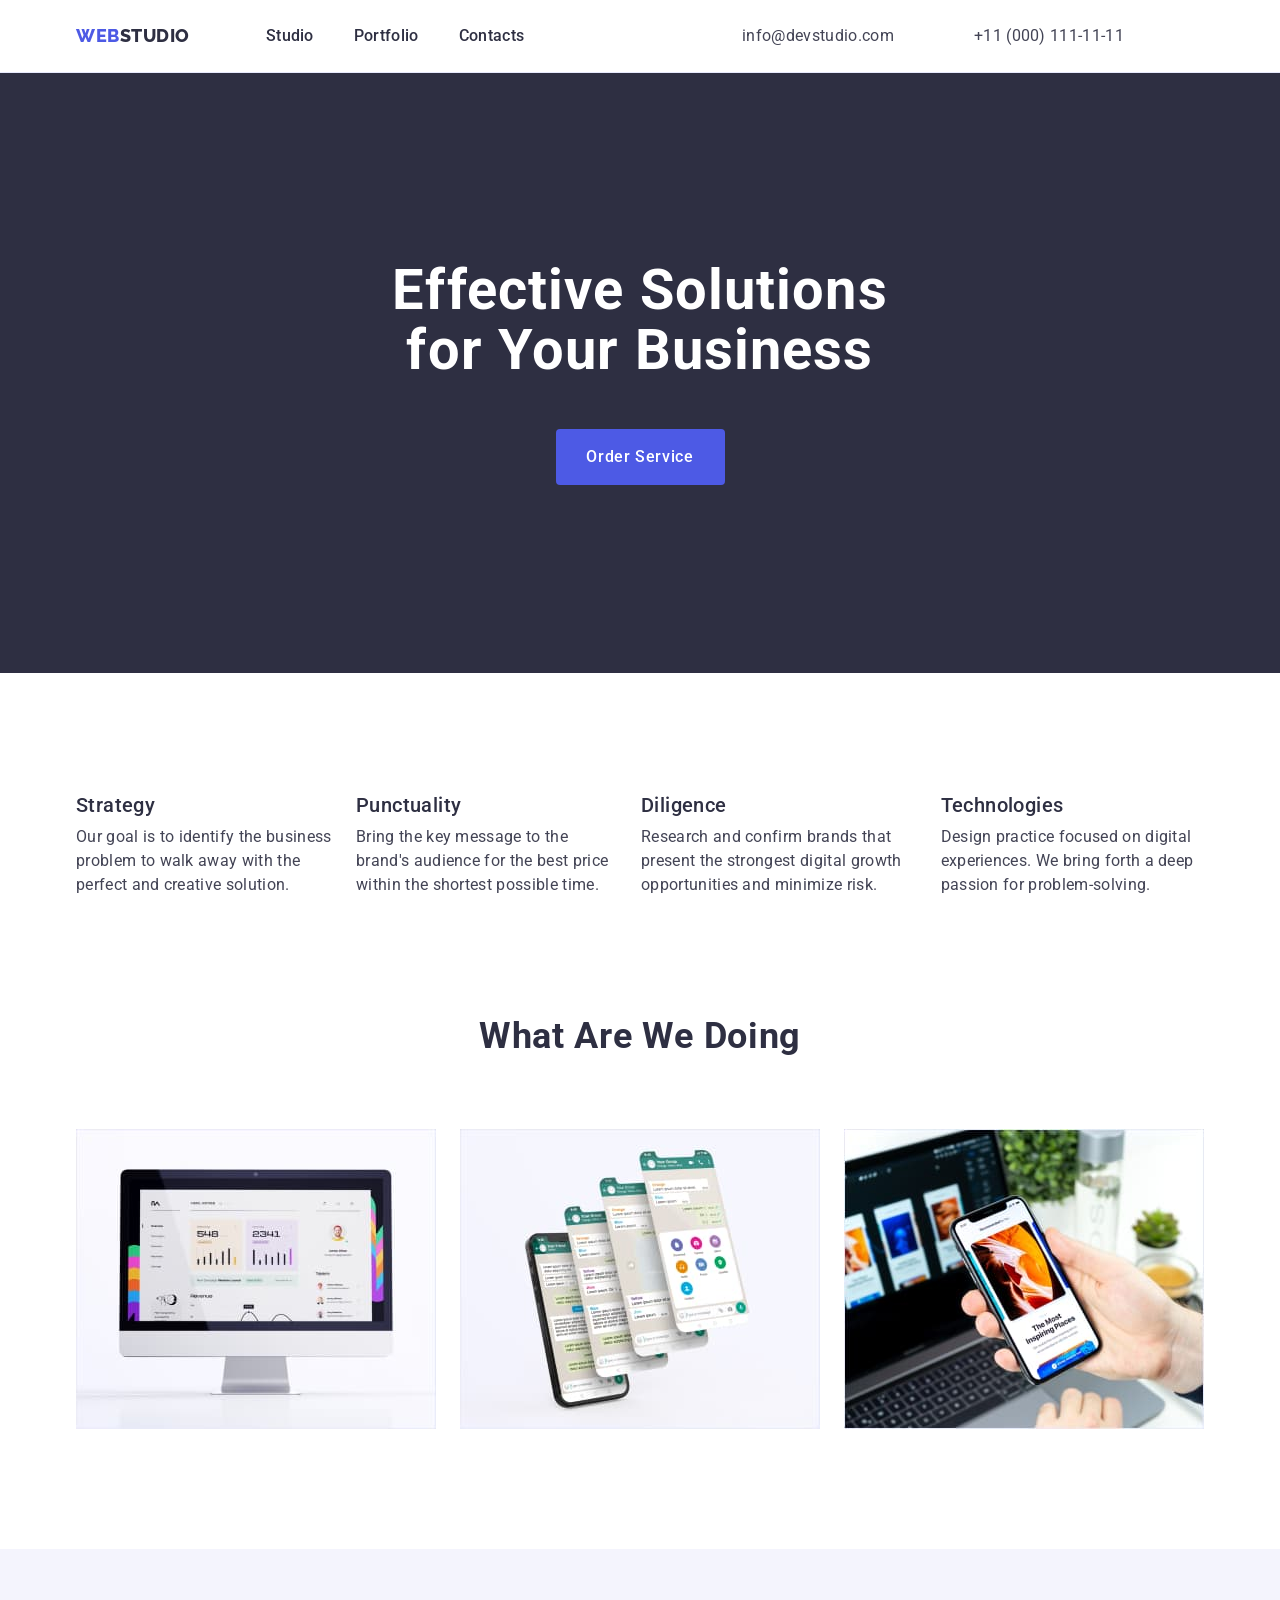
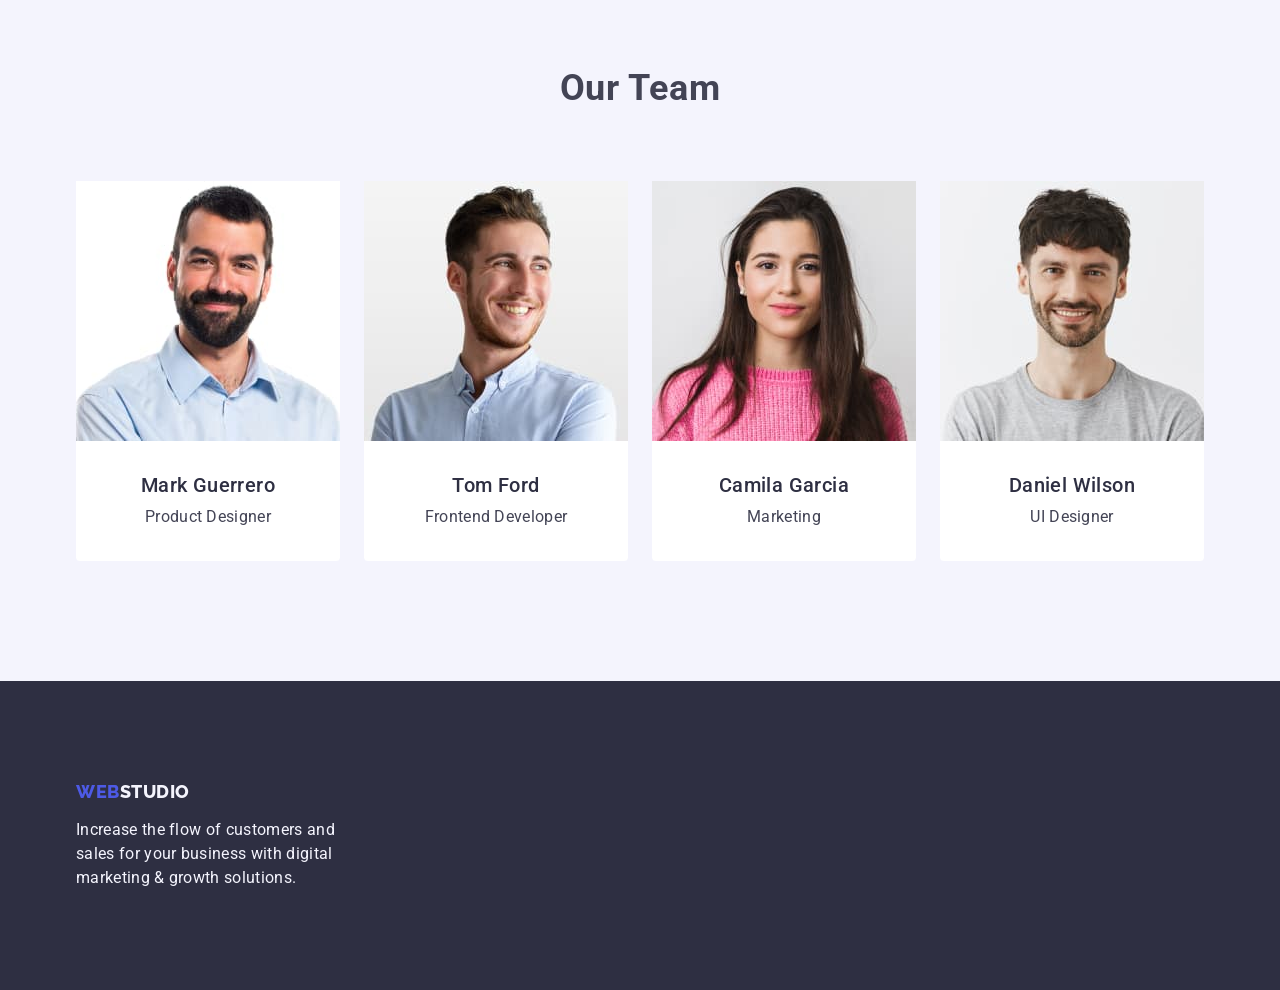
==== index.html @ caaef741 "completely redone upd" ====
<!DOCTYPE html>
<html lang="en">

<head>
    <meta charset="UTF-8" />
    <meta http-equiv="X-UA-Compatible" content="IE=edge" />
    <meta name="viewport" content="width=device-width, initial-scale=1.0" />
    <title>WebStudio</title>
    <link
        href="https://fonts.googleapis.com/css2?family=Raleway:wght@800&family=Roboto:wght@400;500;700;900&&display=swap"
        rel="stylesheet" />
    <link rel="stylesheet" href="https://cdnjs.cloudflare.com/ajax/libs/modern-normalize/1.1.0/modern-normalize.min.css"
        integrity="sha512-wpPYUAdjBVSE4KJnH1VR1HeZfpl1ub8YT/NKx4PuQ5NmX2tKuGu6U/JRp5y+Y8XG2tV+wKQpNHVUX03MfMFn9Q=="
        crossorigin="anonymous" referrerpolicy="no-referrer" />
    <link rel="preconnect" href="https://fonts.googleapis.com" />
    <link rel="preconnect" href="https://fonts.gstatic.com" crossorigin />
    <link rel="stylesheet" href="css/styles.css" />
</head>

<body class="body">

    <!-- header -->

    <header class="header-hero-header">
        <div class="header-container container">
            <nav class="header-nav list">
                <a href="./index.html" class="logo-link link">WEB<span class="logo-part link">Studio</span></a>
                <ul class="header-nav-menu list">
                    <li><a href="./index.html" class="nav-menu-id link">Studio</a></li>
                    <li><a href="./portfolio.html" class="nav-menu-id link">Portfolio</a></li>
                    <li><a href="" class="nav-menu-id link">Contacts</a></li>
                </ul>
            </nav>

            <address class="header-address-nav">
                <ul class="header-nav-menu list">
                    <li><a class="contact-link-id link" href="mailto:info@devstudio.com">info@devstudio.com</a></li>
                    <li class="lost"><a class="contact-link-id link" href="tel:+110001111111">+11 (000) 111-11-11</a>
                    </li>
                </ul>
            </address>
        </div>
    </header>

    <!--hero-->

    <main class="header-hero">
        <section class="main-section-main">
            <div class="container">
                <h1 class="header-hero-one">Effective Solutions for Your Business</h1>
                <button class="header-one-button" type="button">Order Service</button>
            </div>
        </section>

        <!--About-section-->

        <section class="main-section-work">
            <div class="container">
                <h2 class="title-main-hidden" hidden>features</h2>
                <ul class="work-menu-paragraf list">
                    <li class="work-li">
                        <h3 class="work-title">Strategy</h3>
                        <p class="work-text">Our goal is to identify the business problem to walk away with the perfect
                            and creative solution.</p>
                    </li>

                    <li class="work-li">
                        <h3 class="work-title">Punctuality</h3>
                        <p class="work-text">Bring the key message to the brand's audience for the best price within the
                            shortest possible time.</p>
                    </li>

                    <li class="work-li">
                        <h3 class="work-title">Diligence</h3>
                        <p class="work-text">Research and confirm brands that present the strongest digital growth
                            opportunities and minimize
                            risk.</p>
                    </li>
                    <li class="work-li">
                        <h3 class="work-title">Technologies</h3>
                        <p class="work-text">Design practice focused on digital experiences. We bring forth a deep
                            passion for problem-solving.</p>
                    </li>
                </ul>
            </div>
        </section>

        <section class="what-are-doing">
            <div class="container">
                <h2 class="title-projects-doing">What are we doing</h2>
                <ul class="title-doing-list list">
                    <li class="title-img-list"><img src="./images/img1.jpg" alt="desktop" width="360" height="300" />
                    </li>
                    <li class="title-img-list"><img src="./images/img2.jpg" alt="telephone" width="360" height="300" />
                    </li>
                    <li class="title-img-list"><img src="./images/img3.jpg" alt="smartphone" width="360" height="300" />
                    </li>
                </ul>
            </div>
        </section>
        <!-- Team section -->

        <section class="team-section-for">
            <div class="container">
                <h2 class="title-projects-group">Our Team</h2>
                <ul class="list-our-team list">
                    <li class="img-team-group"><img src="./images/team1.jpg" alt="Mark Guerrero photo" width="264"
                            height="260" />
                        <div class="card-content">
                            <h3 class="title-team-our">Mark Guerrero</h3>
                            <p class="text-quote-team">Product Designer</p>
                        </div>
                    </li>
                    <li class="img-team-group"><img src="./images/team2.jpg" alt="Tom Ford photo" width="264"
                            height="260" />
                        <div class="card-content">
                            <h3 class="title-team-our">Tom Ford</h3>
                            <p class="text-quote-team">Frontend Developer</p>
                        </div>
                    </li>
                    <li class="img-team-group"><img src="./images/team3.jpg" alt="Camila Garcia photo" width="264"
                            height="260" />
                        <div class="card-content">
                            <h3 class="title-team-our">Camila Garcia</h3>
                            <p class="text-quote-team">Marketing</p>
                        </div>
                    </li>
                    <li class="img-team-group"><img src="./images/team4.jpg" alt="Daniel Wilson photo" width="264"
                            height="260" />
                        <div class="card-content">
                            <h3 class="title-team-our">Daniel Wilson</h3>
                            <p class="text-quote-team">UI Designer</p>
                        </div>
                    </li>
                </ul>
            </div>
        </section>
    </main>

    <!-- footer -->

    <footer class="footer">
        <div class="container-footer container">
            <a href="./index.html" class="web-link-footer link">WEB<span
                    class="studio-link-footer link">Studio</span></a>

            <p class="footer-text">Increase the flow of customers and sales for your business with digital marketing &
                growth solutions.</p>
        </div>
    </footer>
</body>

</html>
---- css/styles.css ----
:root {
    --color-iris: #4d5ae5;
    --color-ocean: #404bbf;
    --color-navy-blue: #2e2f42;
    --color-green: #31d0aa;
    --color-slate: #434455;
    --color-light-slate: #8e8f99;
    --color-cornflower: #e7e9fc;
    --color-cloud: #f4f4fd;
    --color-navy-blue-modal: #2e2f42;
    --color-grey: #2e2f42;
    --color-white: #ffffff;
    --color-dairy: #fcfcfc;
}

/* Options for lists and links */
ul {
    list-style: none;
}

a {
    text-decoration: none;
}

.container {
    width: 1158px;
    margin-left: auto;
    margin-right: auto;
    padding: 0 15px;
    padding-right: 15px;
}

/*  */
.body {
    font-family: 'Roboto', sans-serif;
    color: #434455;
    background-color: #ffffff;
}

/* Navigation */
.header-hero-header {
    color: #434455;
    background-color: #ffffff;
    font-family: 'Roboto', sans-serif;
    border-bottom: 1px solid #e7e9fc;
}

.header-hero-main {
    color: #434455;
    background-color: #2e2f42;
    font-family: 'Roboto', sans-serif;
}

.logo-link {
    font-family: 'Raleway', sans-serif;
    line-height: 1.17;
    letter-spacing: 0.03em;
    text-transform: uppercase;
    font-style: normal;
    font-weight: 800;
    font-size: 18px;
    line-height: 21px;
    color: #4d5ae5;
    line-height: 1.17;
    margin-right: 76px;
}

.logo-part {
    font-family: 'Raleway', sans-serif;
    line-height: 1.17;
    letter-spacing: 0.03em;
    text-transform: uppercase;
    font-style: normal;
    font-weight: 800;
    font-size: 18px;
    line-height: 21px;
    color: #2e2f42;
    line-height: 1.17;
}

.nav-menu-id {
    font-family: 'Roboto';
    font-style: normal;
    font-weight: 500;
    font-size: 16px;
    line-height: 1.5;
    letter-spacing: 0.02em;
    line-height: 24px;
    color: #2e2f42;
    padding-top: 24px;
    padding-bottom: 24px;
    display: block;
}

.nav-menu-id:hover {
    color: #404bbf;
}

.nav-menu-id:focus {
    color: #404bbf;
}

.header-address-nav {
    font-style: normal;
    gap: 40px;
    margin-right: 40px;
}

.contact-link-id {
    font-family: 'Roboto';
    font-style: normal;
    font-weight: 400;
    font-size: 16px;
    line-height: 1.5;
    letter-spacing: 0.02em;
    line-height: 24px;
    color: #434455;
}

.contact-link-id:focus, 
.contact-link-id:hover {
    color: #404bbf;
}

/* Hero */

.main-section-main {
    background-color: #2e2f42;
    padding-top: 188px;
    padding-bottom: 188px;
    text-align: center;
}

.header-hero-one {
    font-family: 'Roboto';
    line-height: 1.07;
    text-align: center;
    letter-spacing: 0.02em;
    font-style: normal;
    font-weight: 700;
    font-size: 56px;
    line-height: 60px;
    color: #ffffff;
    line-height: 1.07;
    margin-top: 0;
    margin-bottom: 48px;
    max-width: 496px;
    margin: auto;
    margin-bottom: 48px;
}

.header-one-button {
    font-family: 'Roboto', sans-serif;
    letter-spacing: 0.04em;
    font-style: normal;
    font-weight: 500;
    font-size: 16px;
    line-height: 24px;
    color: #ffffff;
    display: block;
    margin: 0%;
    min-width: 169px;
    height: 56px;
    border: none;
    border-radius: 4px;
    margin: 0 auto;
}

.header-one-button {
    cursor: pointer;
    background: #4d5ae5;
    color: #ffffff;
}

.header-one-button:hover {
    background-color: #404bbf;
}

.header-one-button:focus {
    background: #404bbf;
}

.main-section-work {
    padding-top: 0;
    padding: 120px 0;
}

/* What are we doing */
.work-title {
    font-family: 'Roboto';
    font-style: normal;
    font-weight: 500;
    letter-spacing: 0.02em;
    font-size: 20px;
    line-height: 24px;
    color: #2e2f42;
    margin-bottom: 8px;
}

.work-text {
    font-family: 'Roboto';
    font-style: normal;
    font-weight: 400;
    letter-spacing: 0.02em;
    font-size: 16px;
    line-height: 24px;
    color: #434455;
}

.title-projects-doing {
    font-family: 'Roboto';
    font-style: normal;
    font-weight: 700;
    line-height: 1.11;
    text-align: center;
    letter-spacing: 0.02em;
    text-transform: capitalize;
    line-height: 1.11;
    font-size: 36px;
    line-height: 40px;
    line-height: 1.11;
    color: #2e2f42;
    margin-bottom: 72px;
}

/* Our Team */
.title-team-for {
    font-size: 36px;
    line-height: 1.11;
    text-align: center;
    line-height: 1.11;
    letter-spacing: 0.02em;
    text-transform: capitalize;
    color: #2e2f42;
}

.list-our-team {
    justify-content: space-evenly;
    box-sizing: border-box;
    display: flex;
    gap: 24px;
    margin-bottom: 0;
}

/* Team section */
.team-section-for {
    background-color: #f4f4fd;
    padding: 120px 0;
}

.title-team-our {
    font-family: 'Roboto';
    font-style: normal;
    line-height: 1.11;
    text-align: center;
    letter-spacing: 0.02em;
    letter-spacing: 0.02em;
    text-transform: capitalize;
    font-weight: 500;
    font-size: 20px;
    line-height: 1.2;
    letter-spacing: 0.02em;
    color: #2e2f42;
    font-size: 36px;
    font-weight: 500;
    line-height: 1.2;
    line-height: 40px;
    font-size: 20px;
    letter-spacing: 0.02em;
    line-height: 1.2;
    color: #2e2f42;
    color: #2e2f42;
    margin-bottom: 72px;
    margin-bottom: 8px;
}

.title-team {
    font-family: 'Roboto';
    font-style: normal;
    font-weight: 500;
    font-size: 20px;
    line-height: 24px;
    color: #2e2f42;
}

.text-quote-team {
    font-family: 'Roboto';
    font-style: normal;
    font-weight: 400;
    letter-spacing: 0.02em;
    font-size: 16px;
    line-height: 24px;
    color: #434455;
    text-align: center;
}

.img-team-group {
    background-color: #ffffff;
    width: calc((100% - 72px) / 4);
    text-align: center;
    border-radius: 0px 0px 4px 4px;
}

/* Portfolio*/

/* Filter */

.list-portfolio-image-cart {
    display: flex;
    flex-wrap: wrap;
    row-gap: 48px;
    column-gap: 24px;
    padding: 120px 0;
    padding-top: 0;
}

.main-portfolio {
    font-family: 'Roboto', sans-serif;
    color: #434455;
}

.button-filter-control {
    cursor: pointer;
    font-family: 'Roboto', sans-serif;
    letter-spacing: 0.04em;
    background-color: #f4f4fd;
    font-style: normal;
    font-weight: 500;
    font-size: 16px;
    line-height: 24px;
    color: #4d5ae5;
    cursor: pointer;
    border: 1px solid #e7e9fc;
    border-radius: 4px;
    padding: 12px 24px;
}

.button-filter-control:hover {
    color: #ffffff;
    background-color: #404bbf;
    border: 1px solid transparent;
}

.button-filter-control:focus {
    color: #ffffff;
    background-color: #404bbf;
    border: 1px solid transparent;
}

/* Project Card */
.titem-project-card {
    font-family: 'Roboto';
    font-style: normal;
    font-weight: 500;
    line-height: 1.2;
    line-height: 1.5;
    letter-spacing: 0.02em;
    font-size: 20px;
    line-height: 24px;
    color: #2e2f42;
    margin-bottom: 8px;
}

.subtitle-project-card {
    font-family: 'Roboto';
    font-style: normal;
    color: #434455;
    font-weight: 400;
    font-size: 16px;
    line-height: 1.5;
    letter-spacing: 0.02em;
    font-size: 16px;
    line-height: 24px;
    letter-spacing: 0.02em;
    color: #434455;
}

/* Footer */
.footer {
    background-color: #2e2f42;
    padding: 100px 0;
    padding-top: 100px;
}

.web-link-footer {
    font-family: 'Raleway', sans-serif;
    text-transform: uppercase;
    font-style: normal;
    line-height: 1.17;
    letter-spacing: 0.03em;
    font-weight: 800;
    font-size: 18px;
    line-height: 21px;
    color: #4d5ae5;
    line-height: 1.17;
    line-height: 1.17;
    display: inline-block;
    margin-bottom: 16px;
}

.studio-link-footer {
    font-family: 'Raleway', sans-serif;
    text-transform: uppercase;
    font-weight: 800;
    line-height: 1.17;
    letter-spacing: 0.03em;
    font-style: normal;
    font-size: 18px;
    line-height: 21px;
    color: #f4f4fd;
    line-height: 1.17;
    line-height: 1.17;
    display: inline-block;
}

.footer-text {
    font-family: 'Roboto';
    font-style: normal;
    font-weight: 400;
    font-size: 16px;
    line-height: 24px;
    color: #f4f4fd;
    max-width: 264px;
    font-size: 16px;
    line-height: 1.5;
    letter-spacing: 0.02em;
}

.link {
    text-decoration: none;
    list-style: none;
}

/*  */
.section {
    padding-left: 24px;
    padding: 120px 0;
}

.list {
    list-style: none;
    list-style: none;
    display: flex;
    justify-content: space-evenly;
    box-sizing: border-box;
    align-items: center;
    margin-bottom: 0;
    padding: 0;
    margin: 0;
}

h1,
h2,
h3,
h4,
h5,
h6,
p {
    margin: 0;
}

img {
    display: block;
    margin: 0;
}

button {
    cursor: pointer;
}

/* .header {
    padding-top: 24px;
    padding-bottom: 24px;
} */

.header-container {
    display: flex;
    align-items: center;
    gap: 40px;
}

.header-nav-menu {
    display: flex;
    align-items: center;
    gap: 40px;
}

.header-nav {
    display: flex;
    margin-right: auto;
    align-items: center;
}

.contact-link-id {
    margin-right: 40px;
    display: block;
    padding-top: 24px;
    padding-bottom: 24px;
}

.logo-part {}

.logo-link {
    display: flex;
}

.work-menu-paragraf {
    display: flex;
    gap: 24px;
}

.work-paragraf {
    margin-left: 24px;
}

.lost {
    margin-right: 0;
}

.work-li {
    width: calc((100%-24px * 3) / 4);
}

.title-doing-list {
    gap: 24px;
}

.title-projects-group {
    margin-bottom: 72px;
    font-weight: 700;
    font-size: 36px;
    line-height: 1.11;
    letter-spacing: 0.02em;
    text-transform: capitalize;
    color: var(--secondary-txt-color);
    text-align: center;
}

.container-our-team {
    text-align: center;
    padding: 32px 16px 32px;
}

.portfolio-card-content {
    padding: 32px 16px;
    border: 1px solid #e7e9fc;
    border-top: none;
}

.filter-portfolio-cart {
    display: flex;
    gap: 24px;
    margin-bottom: 72px;
    justify-content: center;
}

.filter-type {}

.card-content {
    padding: 32px 16px;
}

.main-section-one {
    padding-top: 96px;
}

.what-are-doing {
    padding-bottom: 120px;
}

.portfolio-cart-container {}

.portfolio-img-href {}
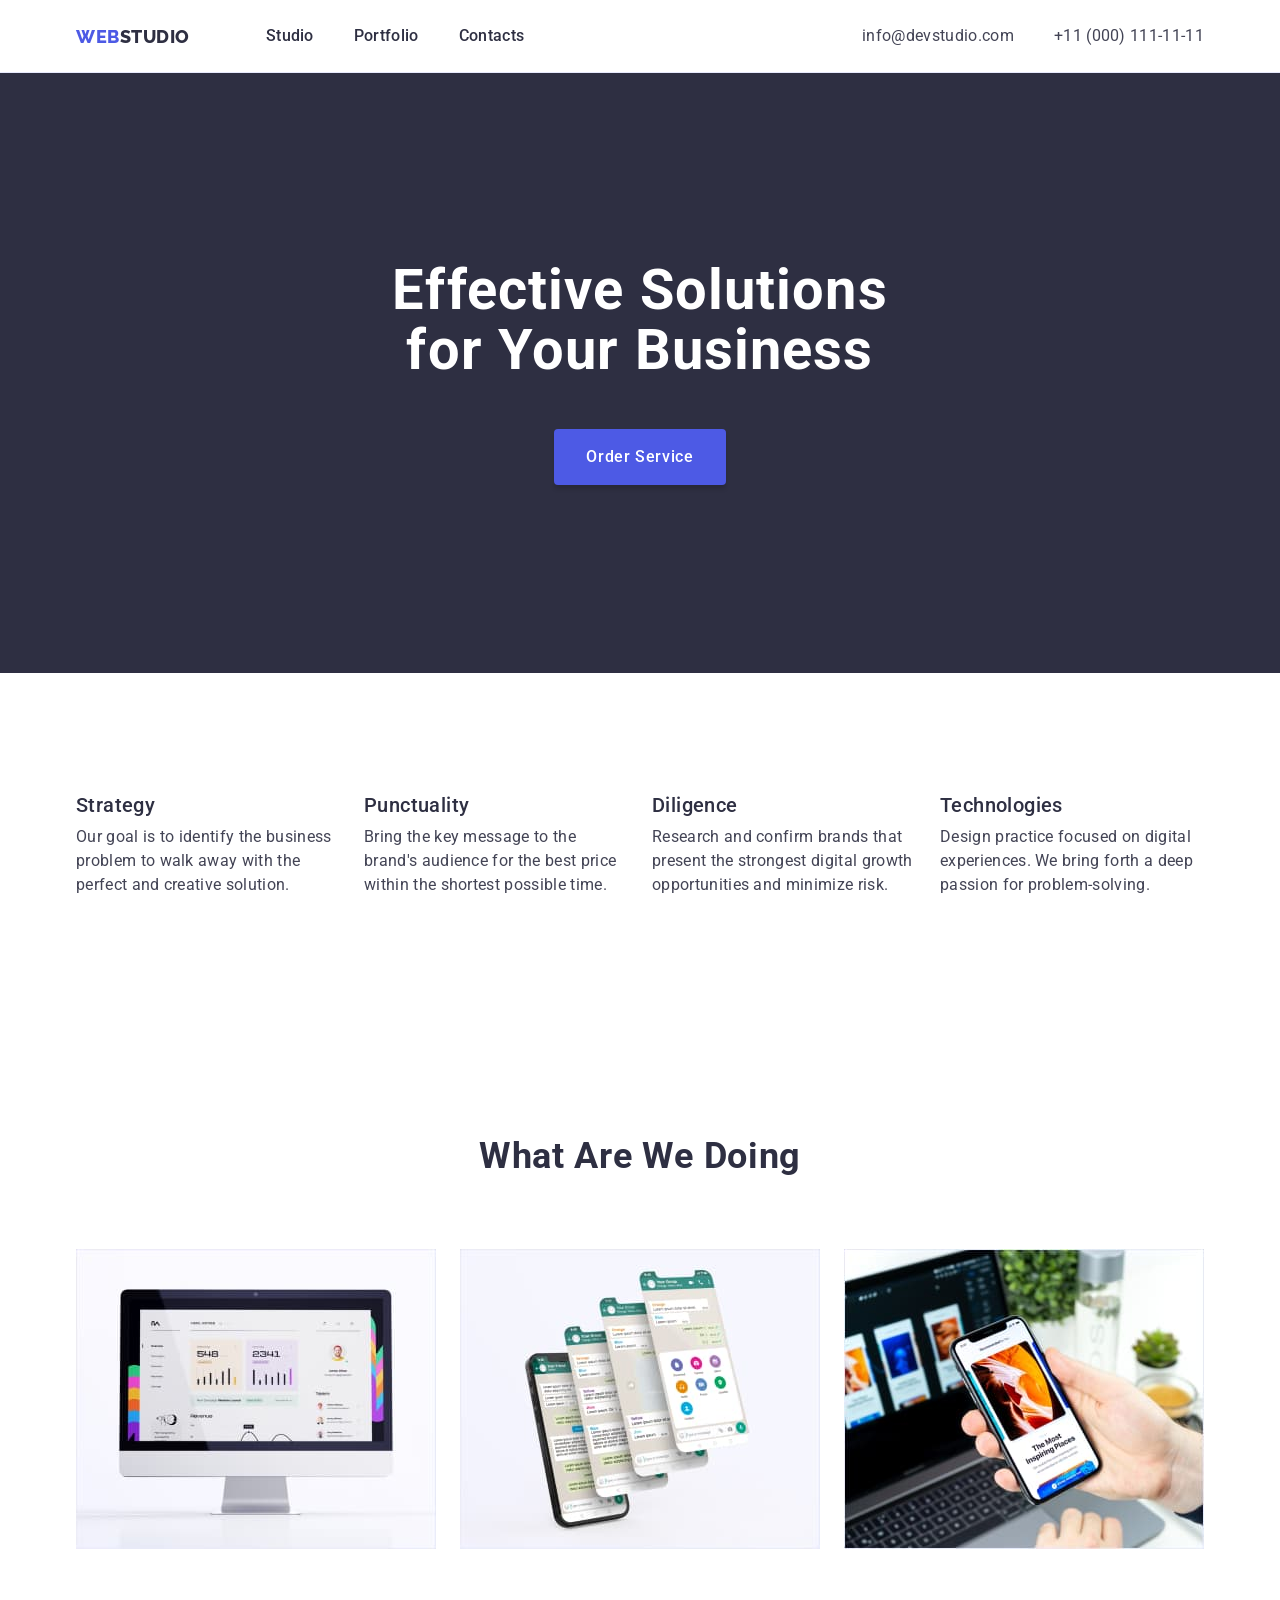
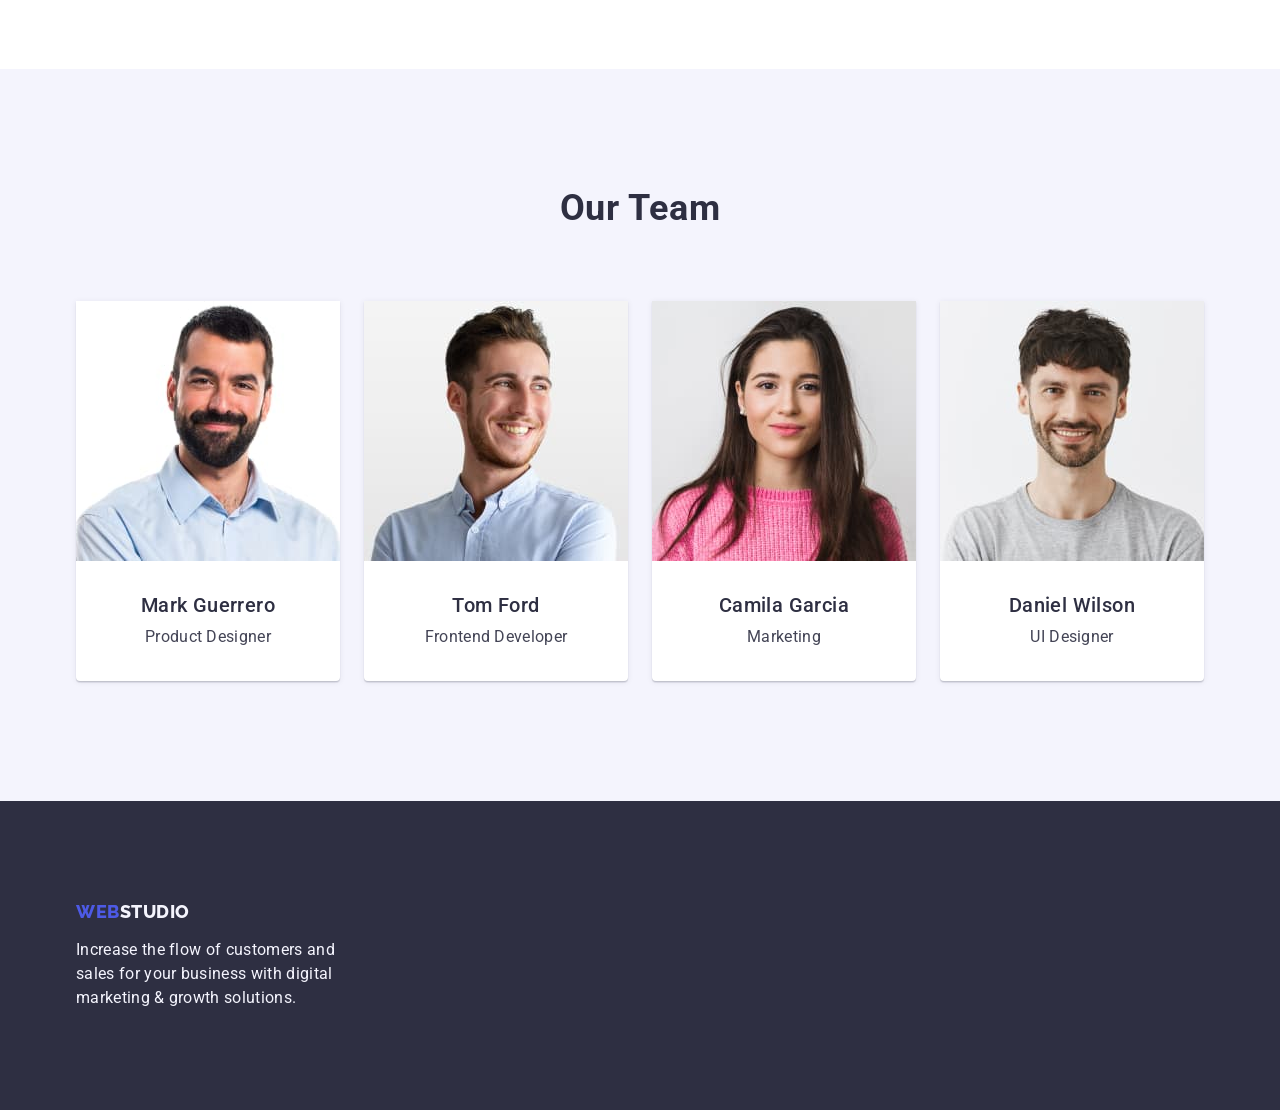
==== commit 15730206: "upd" ====
--- a/index.html
+++ b/index.html
@@ -2,150 +2,156 @@
 <html lang="en">
 
 <head>
-    <meta charset="UTF-8" />
-    <meta http-equiv="X-UA-Compatible" content="IE=edge" />
-    <meta name="viewport" content="width=device-width, initial-scale=1.0" />
-    <title>WebStudio</title>
+    <meta charset="UTF-8">
+    <meta http-equiv="X-UA-Compatible" content="IE=edge">
+    <meta name="viewport" content="width=device-width, initial-scale=1.0">
+    <title>Webstudio</title>
+    <link rel="stylesheet"
+        href="https://cdnjs.cloudflare.com/ajax/libs/modern-normalize/1.1.0/modern-normalize.min.css">
+    <link rel="preconnect" href="https://fonts.googleapis.com">
+    <link rel="preconnect" href="https://fonts.gstatic.com" crossorigin>
+    <link rel="preconnect" href="https://fonts.googleapis.com">
+    <link rel="preconnect" href="https://fonts.gstatic.com" crossorigin>
     <link
-        href="https://fonts.googleapis.com/css2?family=Raleway:wght@800&family=Roboto:wght@400;500;700;900&&display=swap"
-        rel="stylesheet" />
-    <link rel="stylesheet" href="https://cdnjs.cloudflare.com/ajax/libs/modern-normalize/1.1.0/modern-normalize.min.css"
-        integrity="sha512-wpPYUAdjBVSE4KJnH1VR1HeZfpl1ub8YT/NKx4PuQ5NmX2tKuGu6U/JRp5y+Y8XG2tV+wKQpNHVUX03MfMFn9Q=="
-        crossorigin="anonymous" referrerpolicy="no-referrer" />
-    <link rel="preconnect" href="https://fonts.googleapis.com" />
-    <link rel="preconnect" href="https://fonts.gstatic.com" crossorigin />
-    <link rel="stylesheet" href="css/styles.css" />
+        href="https://fonts.googleapis.com/css2?family=Raleway:wght@800&family=Roboto:wght@400;500;700;900&display=swap"
+        rel="stylesheet">
+    <link rel="stylesheet" href="./css/styles.css" />
 </head>
 
 <body class="body">
-
-    <!-- header -->
-
-    <header class="header-hero-header">
-        <div class="header-container container">
-            <nav class="header-nav list">
-                <a href="./index.html" class="logo-link link">WEB<span class="logo-part link">Studio</span></a>
-                <ul class="header-nav-menu list">
-                    <li><a href="./index.html" class="nav-menu-id link">Studio</a></li>
-                    <li><a href="./portfolio.html" class="nav-menu-id link">Portfolio</a></li>
-                    <li><a href="" class="nav-menu-id link">Contacts</a></li>
+    <!--header-->
+    <header class="page-header">
+        <div class="container header-container">
+            <nav class="page-navigation">
+                <a class="logo-link link" href="./index.html">Web<span class="logo-link-accent">Studio</span></a>
+                <ul class="menu list">
+                    <li class="menu-item">
+                        <a class="menu-link link" href="./index.html">Studio</a>
+                    </li>
+                    <li class="menu-item">
+                        <a class="menu-link link" href="./portfolio.html">Portfolio</a>
+                    </li>
+                    <li class="menu-item">
+                        <a class="menu-link link" href="">Contacts</a>
+                    </li>
                 </ul>
             </nav>
-
-            <address class="header-address-nav">
-                <ul class="header-nav-menu list">
-                    <li><a class="contact-link-id link" href="mailto:info@devstudio.com">info@devstudio.com</a></li>
-                    <li class="lost"><a class="contact-link-id link" href="tel:+110001111111">+11 (000) 111-11-11</a>
+            <address class="contact">
+                <ul class="contact-menu list">
+                    <li class="contact-item">
+                        <a class="contact-information link" href="mailto:info@devstudio.com">info@devstudio.com</a>
+                    </li>
+                    <li class="contact-item">
+                        <a class="contact-information link" href="tel:+110001111111">+11 (000) 111-11-11</a>
                     </li>
                 </ul>
             </address>
         </div>
+
     </header>
-
-    <!--hero-->
-
-    <main class="header-hero">
-        <section class="main-section-main">
+    <main>
+        <!--hero-->
+        <section class="hero">
             <div class="container">
-                <h1 class="header-hero-one">Effective Solutions for Your Business</h1>
-                <button class="header-one-button" type="button">Order Service</button>
+                <h1 class="main-title">Effective Solutions for Your Business</h1>
+                <button class="modal-open-btn button-hero button" type="button" name="Order Service">Order
+                    Service</button>
             </div>
         </section>
-
-        <!--About-section-->
-
-        <section class="main-section-work">
+        <!--feauters-->
+        <section class="feauters section">
             <div class="container">
-                <h2 class="title-main-hidden" hidden>features</h2>
-                <ul class="work-menu-paragraf list">
-                    <li class="work-li">
-                        <h3 class="work-title">Strategy</h3>
-                        <p class="work-text">Our goal is to identify the business problem to walk away with the perfect
-                            and creative solution.</p>
+                <h2 class="hidden-title visually-hidden">Section header</h2>
+                <ul class="feauters-list list">
+                    <li class="feauters-item">
+                        <h3 class="feauters-title">Strategy</h3>
+                        <p class="feauters-suptitle">Our goal is to identify the business
+                            problem to walk away with the perfect and creative solution.</p>
                     </li>
-
-                    <li class="work-li">
-                        <h3 class="work-title">Punctuality</h3>
-                        <p class="work-text">Bring the key message to the brand's audience for the best price within the
-                            shortest possible time.</p>
+                    <li class="feauters-item">
+                        <h3 class="feauters-title">Punctuality</h3>
+                        <p class="feauters-suptitle">Bring the key message to the brand's audience for the best price
+                            within the shortest possible time.</p>
                     </li>
-
-                    <li class="work-li">
-                        <h3 class="work-title">Diligence</h3>
-                        <p class="work-text">Research and confirm brands that present the strongest digital growth
-                            opportunities and minimize
-                            risk.</p>
+                    <li class="feauters-item">
+                        <h3 class="feauters-title">Diligence</h3>
+                        <p class="feauters-suptitle">Research and confirm brands that present the strongest digital
+                            growth opportunities and minimize risk.</p>
                     </li>
-                    <li class="work-li">
-                        <h3 class="work-title">Technologies</h3>
-                        <p class="work-text">Design practice focused on digital experiences. We bring forth a deep
-                            passion for problem-solving.</p>
+                    <li class="feauters-item">
+                        <h3 class="feauters-title">Technologies</h3>
+                        <p class="feauters-suptitle">Design practice focused on digital experiences. We bring forth a
+                            deep passion for problem-solving.</p>
                     </li>
                 </ul>
             </div>
         </section>
-
-        <section class="what-are-doing">
+        <!--activity-->
+        <section class="activity section">
             <div class="container">
-                <h2 class="title-projects-doing">What are we doing</h2>
-                <ul class="title-doing-list list">
-                    <li class="title-img-list"><img src="./images/img1.jpg" alt="desktop" width="360" height="300" />
+                <h2 class="activity-title">What are we doing</h2>
+                <ul class="activity-list list">
+                    <li class="activity-item ">
+                        <img class="activity-img" src="./images/index/img1.jpg" alt="imac" width="360" height="300">
                     </li>
-                    <li class="title-img-list"><img src="./images/img2.jpg" alt="telephone" width="360" height="300" />
+                    <li class="activity-item">
+                        <img class="activity-img" src="./images/index/img2.jpg" alt="iphone" width="360" height="300">
                     </li>
-                    <li class="title-img-list"><img src="./images/img3.jpg" alt="smartphone" width="360" height="300" />
+                    <li class="activity-item">
+                        <img class="activity-img" src="./images/index/img3.jpg" alt="iphone-in-hand" width="360"
+                            height="300">
                     </li>
                 </ul>
             </div>
         </section>
-        <!-- Team section -->
+        <!--our team-->
+        <section class="our-team section">
+            <div class="container">
+                <h2 class="our-team-main-title">Our Team</h2>
+                <ul class="our-team-list list">
+                    <li class="our-team-item">
+                        <img class="our-team-img" src="./images/index/team1.jpg" alt="Mark Guerrero photo" width="264"
+                            height="260">
+                        <div class="our-team-container">
+                            <h3 class="our-team-title">Mark Guerrero</h3>
+                            <p class="our-team-suptitle">Product Designer</p>
+                        </div>
 
-        <section class="team-section-for">
-            <div class="container">
-                <h2 class="title-projects-group">Our Team</h2>
-                <ul class="list-our-team list">
-                    <li class="img-team-group"><img src="./images/team1.jpg" alt="Mark Guerrero photo" width="264"
-                            height="260" />
-                        <div class="card-content">
-                            <h3 class="title-team-our">Mark Guerrero</h3>
-                            <p class="text-quote-team">Product Designer</p>
+                    </li>
+                    <li class="our-team-item">
+                        <img class="our-team-img" src="./images/index/team2.jpg" alt="Tom Ford photo" width="264"
+                            height="260">
+                        <div class="our-team-container">
+                            <h3 class="our-team-title">Tom Ford</h3>
+                            <p class="our-team-suptitle">Frontend Developer</p>
                         </div>
                     </li>
-                    <li class="img-team-group"><img src="./images/team2.jpg" alt="Tom Ford photo" width="264"
-                            height="260" />
-                        <div class="card-content">
-                            <h3 class="title-team-our">Tom Ford</h3>
-                            <p class="text-quote-team">Frontend Developer</p>
+                    <li class="our-team-item">
+                        <img class="our-team-img" src="./images/index/team3.jpg" alt="Camila Garcia photo" width="264"
+                            height="260">
+                        <div class="our-team-container">
+                            <h3 class="our-team-title">Camila Garcia</h3>
+                            <p class="our-team-suptitle">Marketing</p>
                         </div>
                     </li>
-                    <li class="img-team-group"><img src="./images/team3.jpg" alt="Camila Garcia photo" width="264"
-                            height="260" />
-                        <div class="card-content">
-                            <h3 class="title-team-our">Camila Garcia</h3>
-                            <p class="text-quote-team">Marketing</p>
-                        </div>
-                    </li>
-                    <li class="img-team-group"><img src="./images/team4.jpg" alt="Daniel Wilson photo" width="264"
-                            height="260" />
-                        <div class="card-content">
-                            <h3 class="title-team-our">Daniel Wilson</h3>
-                            <p class="text-quote-team">UI Designer</p>
+                    <li class="our-team-item">
+                        <img class="our-team-img" src="./images/index/team4.jpg" alt="Daniel Wilson photo" width="264"
+                            height="260">
+                        <div class="our-team-container">
+                            <h3 class="our-team-title">Daniel Wilson</h3>
+                            <p class="our-team-suptitle">UI Designer</p>
                         </div>
                     </li>
                 </ul>
             </div>
         </section>
     </main>
-
-    <!-- footer -->
-
+    <!--footer-->
     <footer class="footer">
-        <div class="container-footer container">
-            <a href="./index.html" class="web-link-footer link">WEB<span
-                    class="studio-link-footer link">Studio</span></a>
-
-            <p class="footer-text">Increase the flow of customers and sales for your business with digital marketing &
-                growth solutions.</p>
+        <div class="container">
+            <a class="logo-footer link" href="./index.html">Web<span class="logo-footer-accent">Studio</span></a>
+            <p class="footer-suptitle">Increase the flow of customers and sales for your business with digital marketing
+                & growth solutions.</p>
         </div>
     </footer>
 </body>
--- a/css/styles.css
+++ b/css/styles.css
@@ -1,452 +1,37 @@
 :root {
-    --color-iris: #4d5ae5;
-    --color-ocean: #404bbf;
-    --color-navy-blue: #2e2f42;
-    --color-green: #31d0aa;
-    --color-slate: #434455;
-    --color-light-slate: #8e8f99;
-    --color-cornflower: #e7e9fc;
-    --color-cloud: #f4f4fd;
-    --color-navy-blue-modal: #2e2f42;
-    --color-grey: #2e2f42;
-    --color-white: #ffffff;
-    --color-dairy: #fcfcfc;
-}
-
-/* Options for lists and links */
-ul {
+    --main-font-family: 'Roboto',
+        sans-serif;
+    --secondary-font-family: 'Raleway',
+        sans-serif;
+    --primary-text-color: #2E2F42;
+    --secondary-text-color: #434455;
+    --accent-color: #404BBF;
+    --secondary-accent-color: #4D5AE5;
+    --logo-footer-second-color: #F4F4FD;
+    --main-background-color: #FFFFFF;
+}
+
+/* index.html */
+
+body {
+    color: var(--secondary-text-color);
+    font-family: var(--main-font-family);
+    background-color: var(--main-background-color);
+}
+
+.list {
     list-style: none;
-}
-
-a {
-    text-decoration: none;
-}
-
-.container {
-    width: 1158px;
-    margin-left: auto;
-    margin-right: auto;
-    padding: 0 15px;
-    padding-right: 15px;
-}
-
-/*  */
-.body {
-    font-family: 'Roboto', sans-serif;
-    color: #434455;
-    background-color: #ffffff;
-}
-
-/* Navigation */
-.header-hero-header {
-    color: #434455;
-    background-color: #ffffff;
-    font-family: 'Roboto', sans-serif;
-    border-bottom: 1px solid #e7e9fc;
-}
-
-.header-hero-main {
-    color: #434455;
-    background-color: #2e2f42;
-    font-family: 'Roboto', sans-serif;
-}
-
-.logo-link {
-    font-family: 'Raleway', sans-serif;
-    line-height: 1.17;
-    letter-spacing: 0.03em;
-    text-transform: uppercase;
-    font-style: normal;
-    font-weight: 800;
-    font-size: 18px;
-    line-height: 21px;
-    color: #4d5ae5;
-    line-height: 1.17;
-    margin-right: 76px;
-}
-
-.logo-part {
-    font-family: 'Raleway', sans-serif;
-    line-height: 1.17;
-    letter-spacing: 0.03em;
-    text-transform: uppercase;
-    font-style: normal;
-    font-weight: 800;
-    font-size: 18px;
-    line-height: 21px;
-    color: #2e2f42;
-    line-height: 1.17;
-}
-
-.nav-menu-id {
-    font-family: 'Roboto';
-    font-style: normal;
-    font-weight: 500;
-    font-size: 16px;
-    line-height: 1.5;
-    letter-spacing: 0.02em;
-    line-height: 24px;
-    color: #2e2f42;
-    padding-top: 24px;
-    padding-bottom: 24px;
-    display: block;
-}
-
-.nav-menu-id:hover {
-    color: #404bbf;
-}
-
-.nav-menu-id:focus {
-    color: #404bbf;
-}
-
-.header-address-nav {
-    font-style: normal;
-    gap: 40px;
-    margin-right: 40px;
-}
-
-.contact-link-id {
-    font-family: 'Roboto';
-    font-style: normal;
-    font-weight: 400;
-    font-size: 16px;
-    line-height: 1.5;
-    letter-spacing: 0.02em;
-    line-height: 24px;
-    color: #434455;
-}
-
-.contact-link-id:focus, 
-.contact-link-id:hover {
-    color: #404bbf;
-}
-
-/* Hero */
-
-.main-section-main {
-    background-color: #2e2f42;
-    padding-top: 188px;
-    padding-bottom: 188px;
-    text-align: center;
-}
-
-.header-hero-one {
-    font-family: 'Roboto';
-    line-height: 1.07;
-    text-align: center;
-    letter-spacing: 0.02em;
-    font-style: normal;
-    font-weight: 700;
-    font-size: 56px;
-    line-height: 60px;
-    color: #ffffff;
-    line-height: 1.07;
-    margin-top: 0;
-    margin-bottom: 48px;
-    max-width: 496px;
-    margin: auto;
-    margin-bottom: 48px;
-}
-
-.header-one-button {
-    font-family: 'Roboto', sans-serif;
-    letter-spacing: 0.04em;
-    font-style: normal;
-    font-weight: 500;
-    font-size: 16px;
-    line-height: 24px;
-    color: #ffffff;
-    display: block;
-    margin: 0%;
-    min-width: 169px;
-    height: 56px;
-    border: none;
-    border-radius: 4px;
-    margin: 0 auto;
-}
-
-.header-one-button {
-    cursor: pointer;
-    background: #4d5ae5;
-    color: #ffffff;
-}
-
-.header-one-button:hover {
-    background-color: #404bbf;
-}
-
-.header-one-button:focus {
-    background: #404bbf;
-}
-
-.main-section-work {
-    padding-top: 0;
-    padding: 120px 0;
-}
-
-/* What are we doing */
-.work-title {
-    font-family: 'Roboto';
-    font-style: normal;
-    font-weight: 500;
-    letter-spacing: 0.02em;
-    font-size: 20px;
-    line-height: 24px;
-    color: #2e2f42;
-    margin-bottom: 8px;
-}
-
-.work-text {
-    font-family: 'Roboto';
-    font-style: normal;
-    font-weight: 400;
-    letter-spacing: 0.02em;
-    font-size: 16px;
-    line-height: 24px;
-    color: #434455;
-}
-
-.title-projects-doing {
-    font-family: 'Roboto';
-    font-style: normal;
-    font-weight: 700;
-    line-height: 1.11;
-    text-align: center;
-    letter-spacing: 0.02em;
-    text-transform: capitalize;
-    line-height: 1.11;
-    font-size: 36px;
-    line-height: 40px;
-    line-height: 1.11;
-    color: #2e2f42;
-    margin-bottom: 72px;
-}
-
-/* Our Team */
-.title-team-for {
-    font-size: 36px;
-    line-height: 1.11;
-    text-align: center;
-    line-height: 1.11;
-    letter-spacing: 0.02em;
-    text-transform: capitalize;
-    color: #2e2f42;
-}
-
-.list-our-team {
-    justify-content: space-evenly;
-    box-sizing: border-box;
-    display: flex;
-    gap: 24px;
-    margin-bottom: 0;
-}
-
-/* Team section */
-.team-section-for {
-    background-color: #f4f4fd;
-    padding: 120px 0;
-}
-
-.title-team-our {
-    font-family: 'Roboto';
-    font-style: normal;
-    line-height: 1.11;
-    text-align: center;
-    letter-spacing: 0.02em;
-    letter-spacing: 0.02em;
-    text-transform: capitalize;
-    font-weight: 500;
-    font-size: 20px;
-    line-height: 1.2;
-    letter-spacing: 0.02em;
-    color: #2e2f42;
-    font-size: 36px;
-    font-weight: 500;
-    line-height: 1.2;
-    line-height: 40px;
-    font-size: 20px;
-    letter-spacing: 0.02em;
-    line-height: 1.2;
-    color: #2e2f42;
-    color: #2e2f42;
-    margin-bottom: 72px;
-    margin-bottom: 8px;
-}
-
-.title-team {
-    font-family: 'Roboto';
-    font-style: normal;
-    font-weight: 500;
-    font-size: 20px;
-    line-height: 24px;
-    color: #2e2f42;
-}
-
-.text-quote-team {
-    font-family: 'Roboto';
-    font-style: normal;
-    font-weight: 400;
-    letter-spacing: 0.02em;
-    font-size: 16px;
-    line-height: 24px;
-    color: #434455;
-    text-align: center;
-}
-
-.img-team-group {
-    background-color: #ffffff;
-    width: calc((100% - 72px) / 4);
-    text-align: center;
-    border-radius: 0px 0px 4px 4px;
-}
-
-/* Portfolio*/
-
-/* Filter */
-
-.list-portfolio-image-cart {
-    display: flex;
-    flex-wrap: wrap;
-    row-gap: 48px;
-    column-gap: 24px;
-    padding: 120px 0;
-    padding-top: 0;
-}
-
-.main-portfolio {
-    font-family: 'Roboto', sans-serif;
-    color: #434455;
-}
-
-.button-filter-control {
-    cursor: pointer;
-    font-family: 'Roboto', sans-serif;
-    letter-spacing: 0.04em;
-    background-color: #f4f4fd;
-    font-style: normal;
-    font-weight: 500;
-    font-size: 16px;
-    line-height: 24px;
-    color: #4d5ae5;
-    cursor: pointer;
-    border: 1px solid #e7e9fc;
-    border-radius: 4px;
-    padding: 12px 24px;
-}
-
-.button-filter-control:hover {
-    color: #ffffff;
-    background-color: #404bbf;
-    border: 1px solid transparent;
-}
-
-.button-filter-control:focus {
-    color: #ffffff;
-    background-color: #404bbf;
-    border: 1px solid transparent;
-}
-
-/* Project Card */
-.titem-project-card {
-    font-family: 'Roboto';
-    font-style: normal;
-    font-weight: 500;
-    line-height: 1.2;
-    line-height: 1.5;
-    letter-spacing: 0.02em;
-    font-size: 20px;
-    line-height: 24px;
-    color: #2e2f42;
-    margin-bottom: 8px;
-}
-
-.subtitle-project-card {
-    font-family: 'Roboto';
-    font-style: normal;
-    color: #434455;
-    font-weight: 400;
-    font-size: 16px;
-    line-height: 1.5;
-    letter-spacing: 0.02em;
-    font-size: 16px;
-    line-height: 24px;
-    letter-spacing: 0.02em;
-    color: #434455;
-}
-
-/* Footer */
-.footer {
-    background-color: #2e2f42;
-    padding: 100px 0;
-    padding-top: 100px;
-}
-
-.web-link-footer {
-    font-family: 'Raleway', sans-serif;
-    text-transform: uppercase;
-    font-style: normal;
-    line-height: 1.17;
-    letter-spacing: 0.03em;
-    font-weight: 800;
-    font-size: 18px;
-    line-height: 21px;
-    color: #4d5ae5;
-    line-height: 1.17;
-    line-height: 1.17;
-    display: inline-block;
-    margin-bottom: 16px;
-}
-
-.studio-link-footer {
-    font-family: 'Raleway', sans-serif;
-    text-transform: uppercase;
-    font-weight: 800;
-    line-height: 1.17;
-    letter-spacing: 0.03em;
-    font-style: normal;
-    font-size: 18px;
-    line-height: 21px;
-    color: #f4f4fd;
-    line-height: 1.17;
-    line-height: 1.17;
-    display: inline-block;
-}
-
-.footer-text {
-    font-family: 'Roboto';
-    font-style: normal;
-    font-weight: 400;
-    font-size: 16px;
-    line-height: 24px;
-    color: #f4f4fd;
-    max-width: 264px;
-    font-size: 16px;
-    line-height: 1.5;
-    letter-spacing: 0.02em;
+
 }
 
 .link {
     text-decoration: none;
-    list-style: none;
-}
-
-/*  */
-.section {
-    padding-left: 24px;
-    padding: 120px 0;
-}
-
-.list {
-    list-style: none;
-    list-style: none;
-    display: flex;
-    justify-content: space-evenly;
-    box-sizing: border-box;
-    align-items: center;
-    margin-bottom: 0;
-    padding: 0;
-    margin: 0;
+
+}
+
+.list:hover,
+.list:focus {
+    color: var(--accent-color);
 }
 
 h1,
@@ -456,118 +41,408 @@
 h5,
 h6,
 p {
-    margin: 0;
+    margin-bottom: 0;
+    margin-top: 0;
+}
+
+ul {
+    margin-bottom: 0;
+    margin-top: 0;
+    padding-left: 0;
 }
 
 img {
     display: block;
-    margin: 0;
-}
-
-button {
-    cursor: pointer;
-}
-
-/* .header {
+}
+
+.container {
+    width: 1158px;
+    margin: 0 auto;
+    padding: 0 15px;
+}
+
+.header-container {
+    display: flex;
+}
+
+.section {
+    padding-top: 120px;
+    padding-bottom: 120px;
+}
+
+.visually-hidden {
+    position: absolute;
+    width: 1px;
+    height: 1px;
+    margin: -1px;
+    border: 0;
+    padding: 0;
+
+    white-space: nowrap;
+    clip-path: inset(100%);
+    clip: rect(0 0 0 0);
+    overflow: hidden;
+}
+
+/* header */
+.page-header {
+    background-color: #FFFFFF;
+    border-bottom: 1px solid #E7E9FC;
+}
+
+.page-navigation {
+    display: flex;
+    align-items: center;
+    margin-right: auto;
+}
+
+.menu {
+    display: flex;
+    gap: 40px;
+}
+
+.menu-link {
+    color: var(--primary-text-color);
+    font-weight: 500;
+    font-size: 16px;
+    line-height: 1.5;
+    letter-spacing: 0.02em;
+    padding: 24px 0;
+}
+
+.menu-link:hover,
+.menu-link:focus {
+    color: var(--accent-color);
+}
+
+.logo-link {
+    font-weight: 800;
+    font-size: 18px;
+    line-height: 1.17;
+    letter-spacing: 0.03em;
+    text-transform: uppercase;
+    font-family: var(--secondary-font-family);
+    color: var(--secondary-accent-color);
+    margin-right: 76px;
+    padding-top: 25.5px;
+    padding-bottom: 25.5px;
+}
+
+.logo-link-accent {
+    font-weight: 800;
+    font-size: 18px;
+    line-height: 1.17;
+    letter-spacing: 0.03em;
+    text-transform: uppercase;
+    color: var(--primary-text-color);
+}
+
+.contact {
+    font-style: normal;
+}
+
+.contact-menu {
+    display: flex;
+    gap: 40px;
     padding-top: 24px;
     padding-bottom: 24px;
-} */
-
-.header-container {
-    display: flex;
+    gap: 40px
+}
+
+.contact-information {
+    font-family: var(--main-font-family);
+    color: var(--secondary-text-color);
+    font-weight: 400;
+    font-size: 16px;
+    line-height: 1.5;
+    letter-spacing: 0.02em;
+    margin-left: auto;
+}
+
+
+.contact-information:hover,
+.contact-information:focus {
+    color: var(--accent-color);
+}
+
+/* hero */
+.hero {
+    background-color: var(--primary-text-color);
+    padding: 188px 0;
+
+}
+
+.main-title {
+    color: #FFFFFF;
+    font-weight: 700;
+    font-size: 56px;
+    line-height: 1.07;
+    text-align: center;
+    letter-spacing: 0.02em;
+    max-width: 496px;
+    margin-right: auto;
+    margin-bottom: 48px;
+    margin-left: auto;
+
+}
+
+.button {
+    font-family: inherit;
+    cursor: pointer;
+}
+
+.button-hero {
     align-items: center;
-    gap: 40px;
-}
-
-.header-nav-menu {
-    display: flex;
+    padding: 16px 32px;
+    gap: 10px;
+    box-shadow: 0px 4px 4px rgba(0, 0, 0, 0.15);
+    border-radius: 4px;
+}
+
+.modal-open-btn {
+    display: block;
+    color: #FFFFFF;
+    background-color: var(--secondary-accent-color);
+    font-weight: 500;
+    font-size: 16px;
+    line-height: 1.5;
     align-items: center;
-    gap: 40px;
-}
-
-.header-nav {
-    display: flex;
-    margin-right: auto;
-    align-items: center;
-}
-
-.contact-link-id {
-    margin-right: 40px;
-    display: block;
-    padding-top: 24px;
-    padding-bottom: 24px;
-}
-
-.logo-part {}
-
-.logo-link {
-    display: flex;
-}
-
-.work-menu-paragraf {
-    display: flex;
+    letter-spacing: 0.04em;
+    margin-left: auto;
+    margin-right: auto;
+    min-width: 169px;
+    height: 56px;
+    border: none;
+}
+
+.modal-open-btn:hover,
+.modal-open-btn:focus {
+    background-color: var(--accent-color);
+}
+
+/* feauters */
+.feauters {
+    background-color: #FFFFFF;
+}
+
+.feauters-list {
+    display: flex;
+    justify-content: center;
     gap: 24px;
 }
 
-.work-paragraf {
-    margin-left: 24px;
-}
-
-.lost {
-    margin-right: 0;
-}
-
-.work-li {
-    width: calc((100%-24px * 3) / 4);
-}
-
-.title-doing-list {
-    gap: 24px;
-}
-
-.title-projects-group {
-    margin-bottom: 72px;
+.feauters-item {
+    width: calc((100% - 72px) / 4);
+}
+
+.feauters-title {
+    font-family: var(--main-font-family);
+    color: var(--primary-text-color);
+    font-weight: 500;
+    font-size: 20px;
+    line-height: 1.2;
+    letter-spacing: 0.02em;
+    margin-bottom: 8px;
+}
+
+.feauters-suptitle {
+    font-family: var(--main-font-family);
+    color: var(--secondary-text-color);
+    font-weight: 400;
+    font-size: 16px;
+    line-height: 1.5;
+    letter-spacing: 0.02em;
+}
+
+/* activity */
+
+.activity section {
+    padding-top: 0;
+}
+
+.activity-title {
+    font-family: var(--main-font-family);
+    color: var(--primary-text-color);
     font-weight: 700;
     font-size: 36px;
     line-height: 1.11;
+    text-align: center;
     letter-spacing: 0.02em;
     text-transform: capitalize;
-    color: var(--secondary-txt-color);
+    margin-right: auto;
+    margin-bottom: 72px;
+    margin-left: auto;
+}
+
+.activity-list {
+    display: flex;
+    gap: 24px;
+}
+
+.activity-item {
+    flex-basis: calc((100% - 48px) / 3);
+}
+
+/* our team */
+.our-team {
+    background-color: var(--logo-footer-second-color);
+}
+
+.our-team-main-title {
+    font-family: var(--main-font-family);
+    color: var(--primary-text-color);
+    font-weight: 700;
+    font-size: 36px;
+    line-height: 1.11;
     text-align: center;
-}
-
-.container-our-team {
+    letter-spacing: 0.02em;
+    text-transform: capitalize;
+    margin-right: auto;
+    margin-bottom: 72px;
+    margin-left: auto;
+}
+
+.our-team-list {
+    display: flex;
+    gap: 24px;
+}
+
+.our-team-item {
+    background-color: #FFFFFF;
+    flex-basis: calc((100% - 72px) / 4);
+    box-shadow: 0px 1px 6px rgba(46, 47, 66, 0.08), 0px 1px 1px rgba(46, 47, 66, 0.16), 0px 2px 1px rgba(46, 47, 66, 0.08);
+    border-radius: 0px 0px 4px 4px;
+}
+
+.our-team-container {
+    padding: 32px 16px;
+}
+
+.our-team-title {
+    font-family: var(--main-font-family);
+    color: var(--primary-text-color);
+    font-weight: 500;
+    font-size: 20px;
+    line-height: 1.2;
+    letter-spacing: 0.02em;
+    margin-bottom: 8px;
     text-align: center;
-    padding: 32px 16px 32px;
-}
-
-.portfolio-card-content {
+}
+
+.our-team-suptitle {
+    font-family: var(--main-font-family);
+    color: var(--secondary-text-color);
+    font-weight: 400;
+    font-size: 16px;
+    line-height: 1.5;
+    letter-spacing: 0.02em;
+    text-align: center;
+}
+
+/* footer */
+.footer {
+    font-family: var(--secondary-font-family);
+    background-color: var(--primary-text-color);
+    padding: 100px 0;
+}
+
+.logo-footer {
+    color: var(--secondary-accent-color);
+    font-weight: 800;
+    font-size: 18px;
+    line-height: 1.17;
+    letter-spacing: 0.03em;
+    text-transform: uppercase;
+    display: inline-block;
+    margin-bottom: 16px;
+}
+
+.logo-footer-accent {
+    color: var(--logo-footer-second-color);
+    display: inline-block;
+}
+
+.footer-suptitle {
+    font-family: var(--main-font-family);
+    color: var(--logo-footer-second-color);
+    font-weight: 400;
+    font-size: 16px;
+    line-height: 1.5;
+    letter-spacing: 0.02em;
+    max-width: 264px;
+    margin-right: auto;
+}
+
+/* portfolio.html */
+
+/* navigation */
+.navigation {
+    padding: 96px 0 120px;
+}
+
+.navigation-list {
+    list-style: none;
+    display: flex;
+    justify-content: center;
+    margin-bottom: 72px;
+    gap: 24px;
+}
+
+.navigation-button {
+    background-color: var(--logo-footer-second-color);
+    font-family: var(--main-font-family);
+    color: var(--secondary-accent-color);
+    font-weight: 500;
+    font-size: 16px;
+    line-height: 1.5;
+    letter-spacing: 0.04em;
+    border: 1px solid #E7E9FC;
+    padding: 12px 24px;
+    border-radius: 4px;
+
+}
+
+.navigation-button:hover,
+.navigation-button:focus {
+    background-color: var(--accent-color);
+    color: #FFFFFF;
+    border: 1px solid transparent;
+}
+
+/* work examples */
+.work-examples-list {
+    list-style: none;
+    display: flex;
+    column-gap: 24px;
+    flex-wrap: wrap;
+    row-gap: 48px;
+}
+
+.work-examples-item {
+    width: calc((100% - 48px) / 3);
+}
+
+.work-examples-border {
+    border: 1px solid #E7E9FC;
+    border-top: none;
     padding: 32px 16px;
-    border: 1px solid #e7e9fc;
-    border-top: none;
-}
-
-.filter-portfolio-cart {
-    display: flex;
-    gap: 24px;
-    margin-bottom: 72px;
-    justify-content: center;
-}
-
-.filter-type {}
-
-.card-content {
-    padding: 32px 16px;
-}
-
-.main-section-one {
-    padding-top: 96px;
-}
-
-.what-are-doing {
-    padding-bottom: 120px;
-}
-
-.portfolio-cart-container {}
-
-.portfolio-img-href {}+}
+
+.work-examples-title {
+    font-family: var(--main-font-family);
+    color: var(--primary-text-color);
+    font-weight: 500;
+    font-size: 20px;
+    line-height: 1.2;
+    letter-spacing: 0.02em;
+    margin-bottom: 8px;
+}
+
+.work-examples-suptitle {
+    font-family: var(--main-font-family);
+    color: var(--secondary-text-color);
+    font-weight: 400;
+    font-size: 16px;
+    line-height: 1.5;
+    letter-spacing: 0.02em;
+}
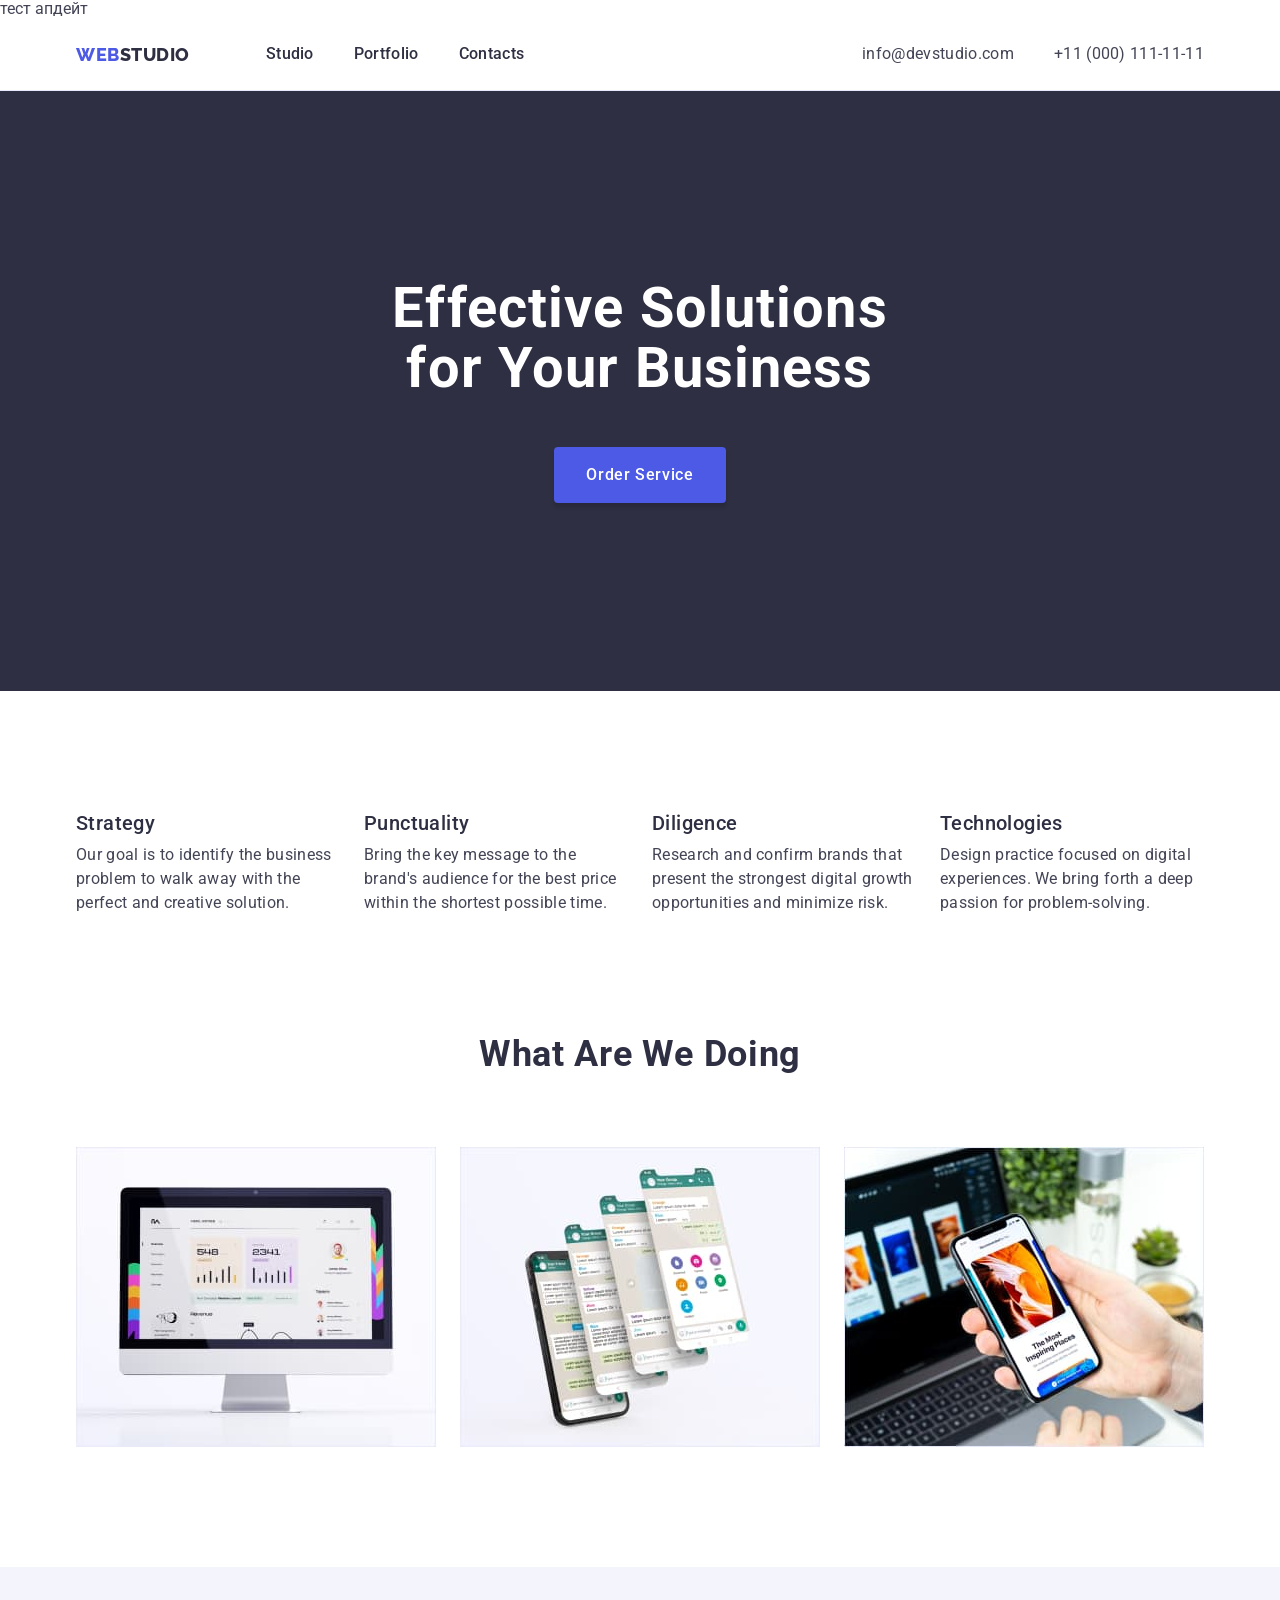
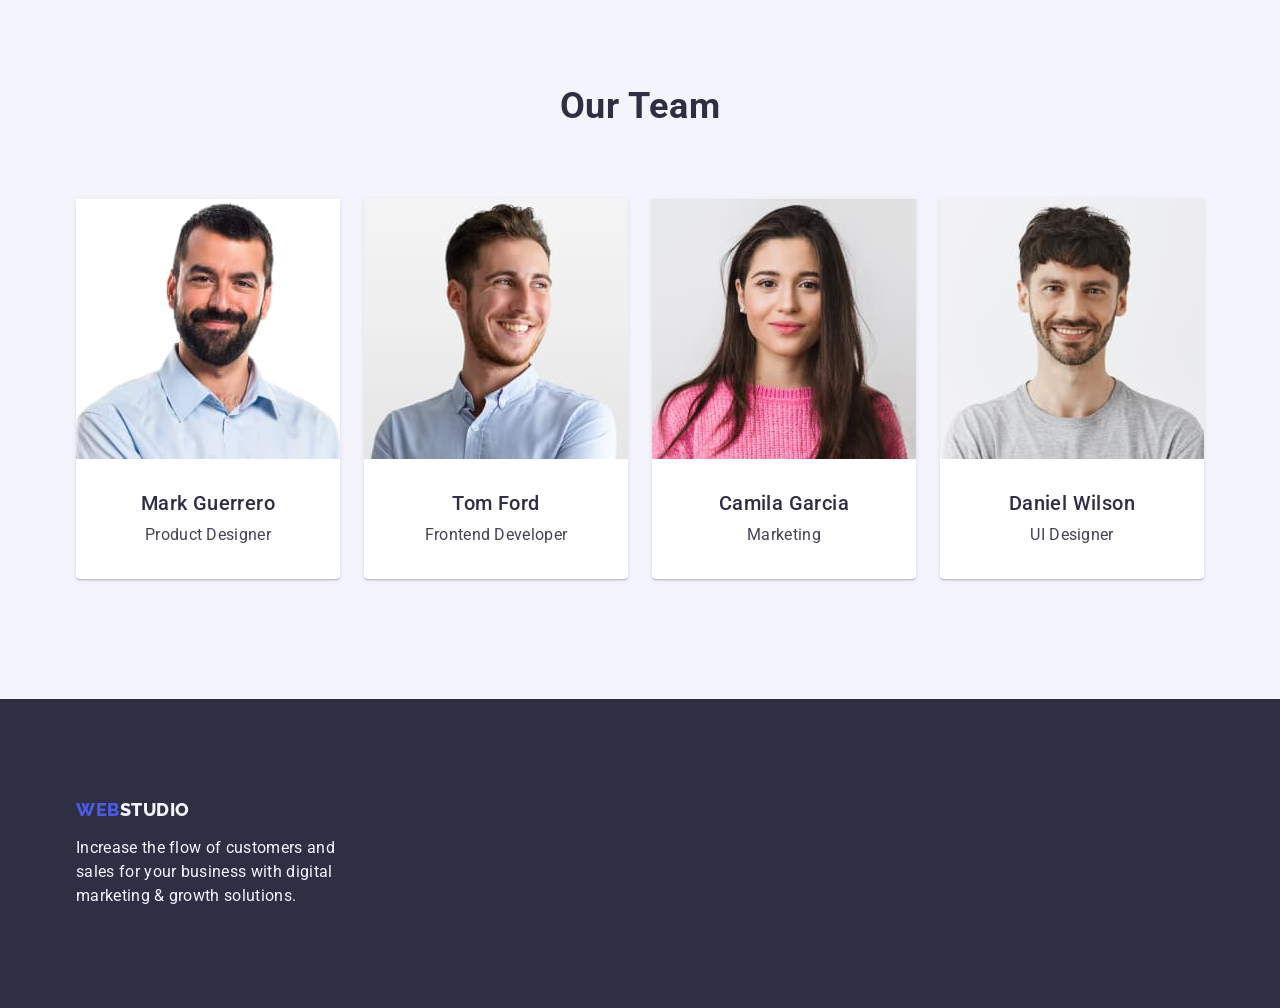
==== commit 0432a77b: "тест" ====
--- a/index.html
+++ b/index.html
@@ -21,6 +21,7 @@
 <body class="body">
     <!--header-->
     <header class="page-header">
+        тест апдейт
         <div class="container header-container">
             <nav class="page-navigation">
                 <a class="logo-link link" href="./index.html">Web<span class="logo-link-accent">Studio</span></a>
--- a/css/styles.css
+++ b/css/styles.css
@@ -256,7 +256,7 @@
 
 /* activity */
 
-.activity section {
+.activity {
     padding-top: 0;
 }
 
@@ -377,7 +377,8 @@
 
 /* navigation */
 .navigation {
-    padding: 96px 0 120px;
+    padding-top: 96px;
+    padding-bottom: 120px;
 }
 
 .navigation-list {
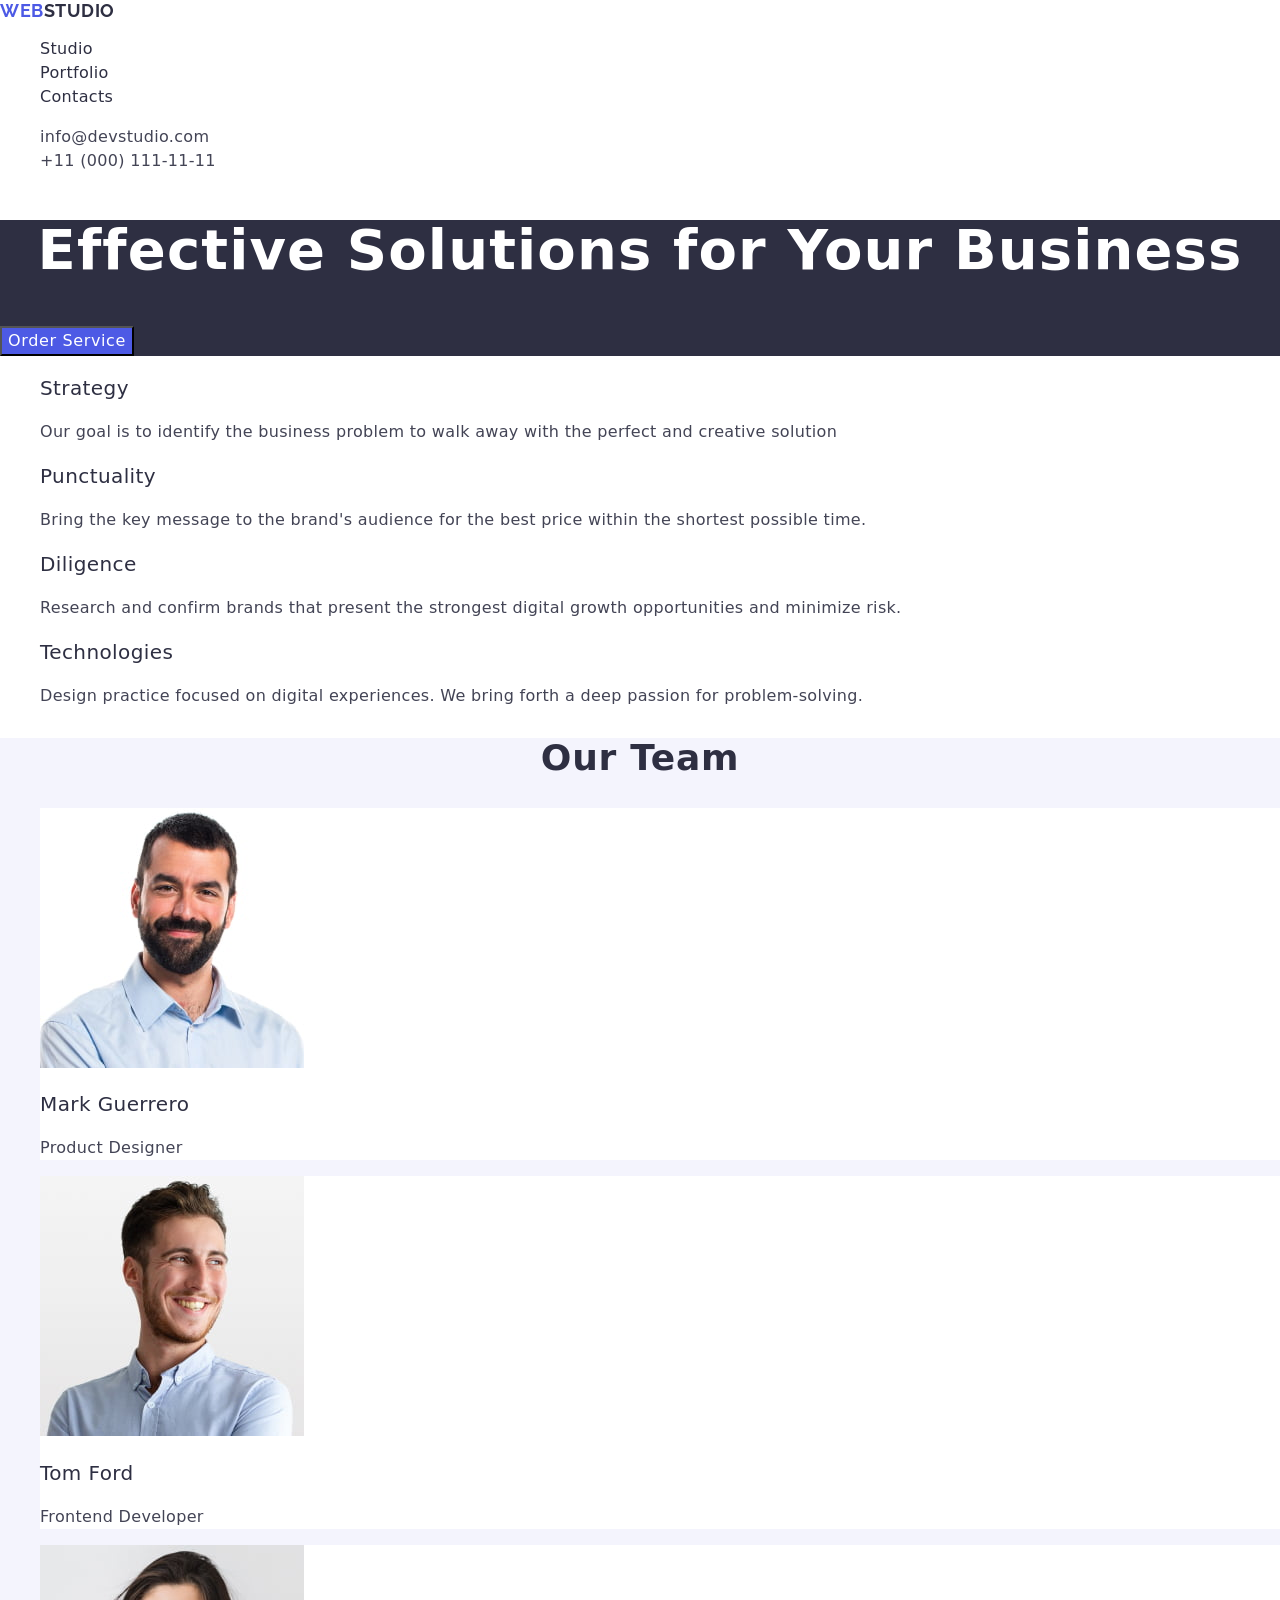
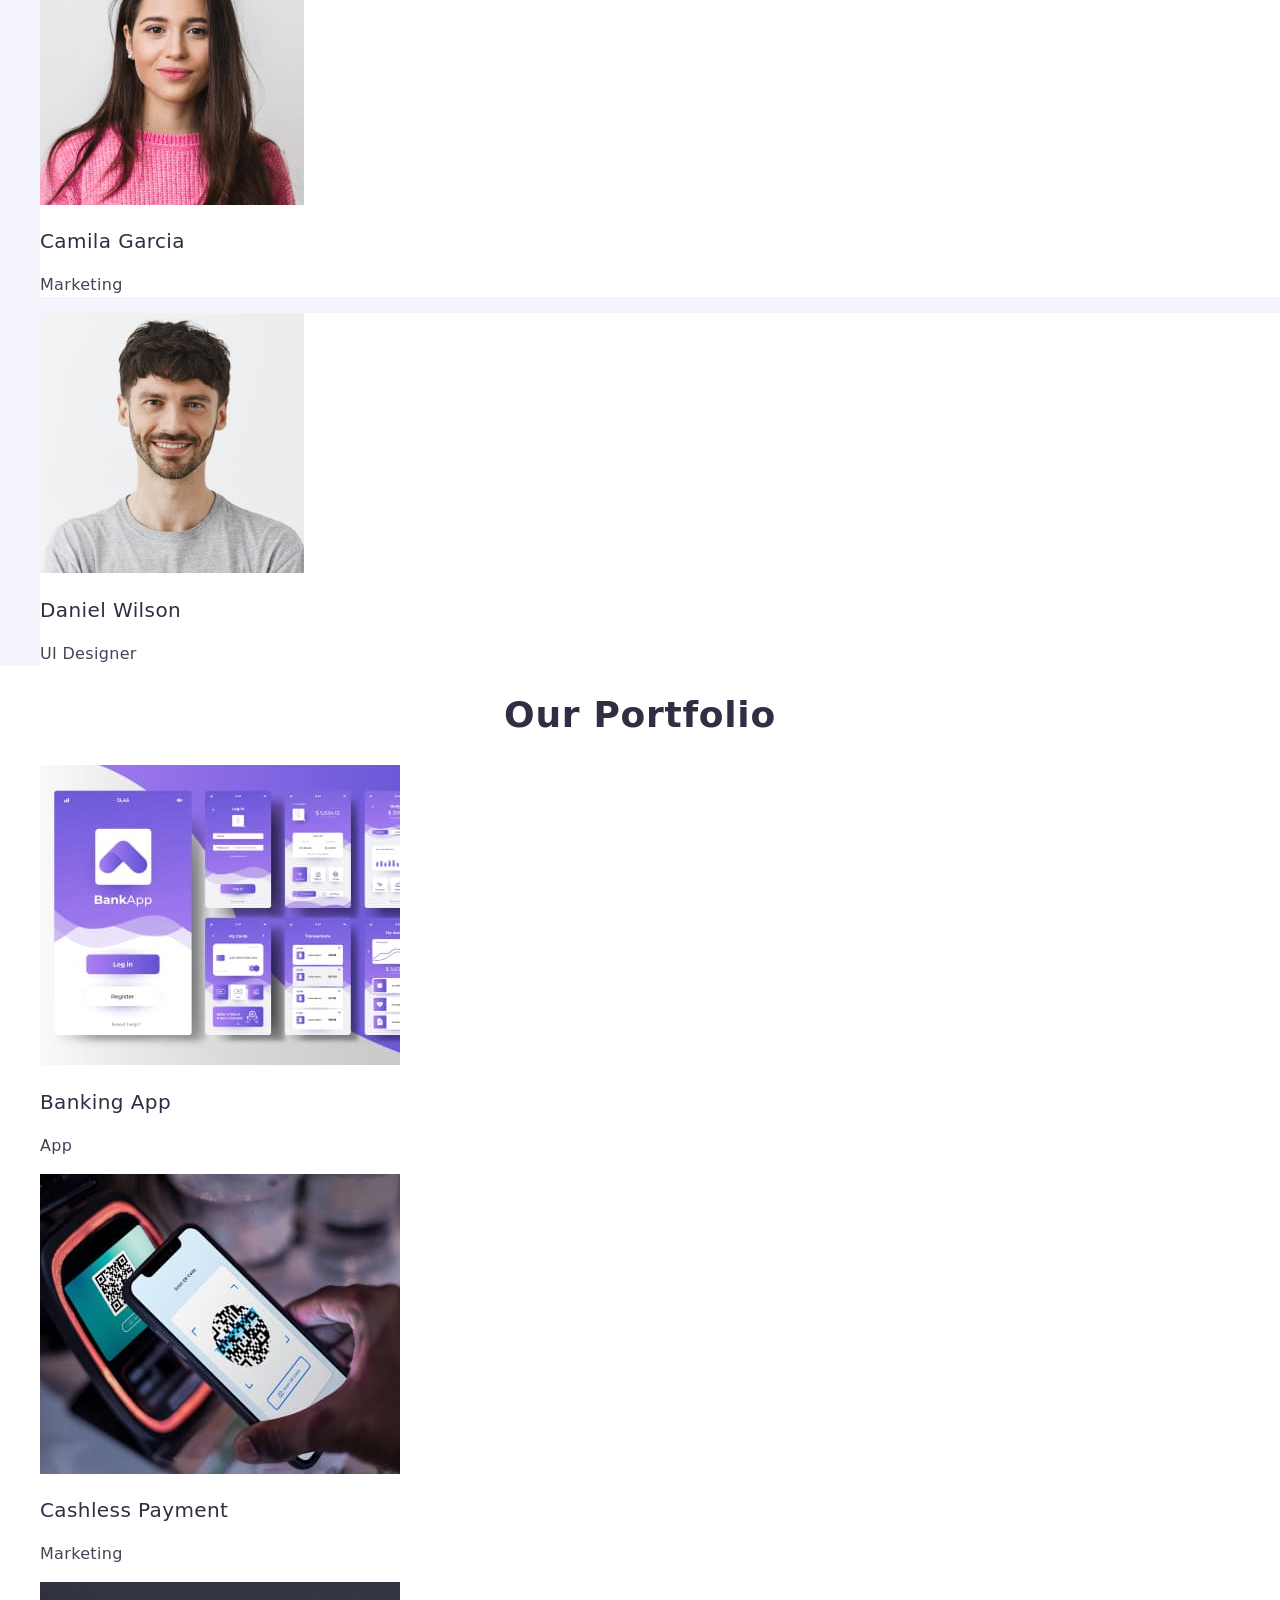
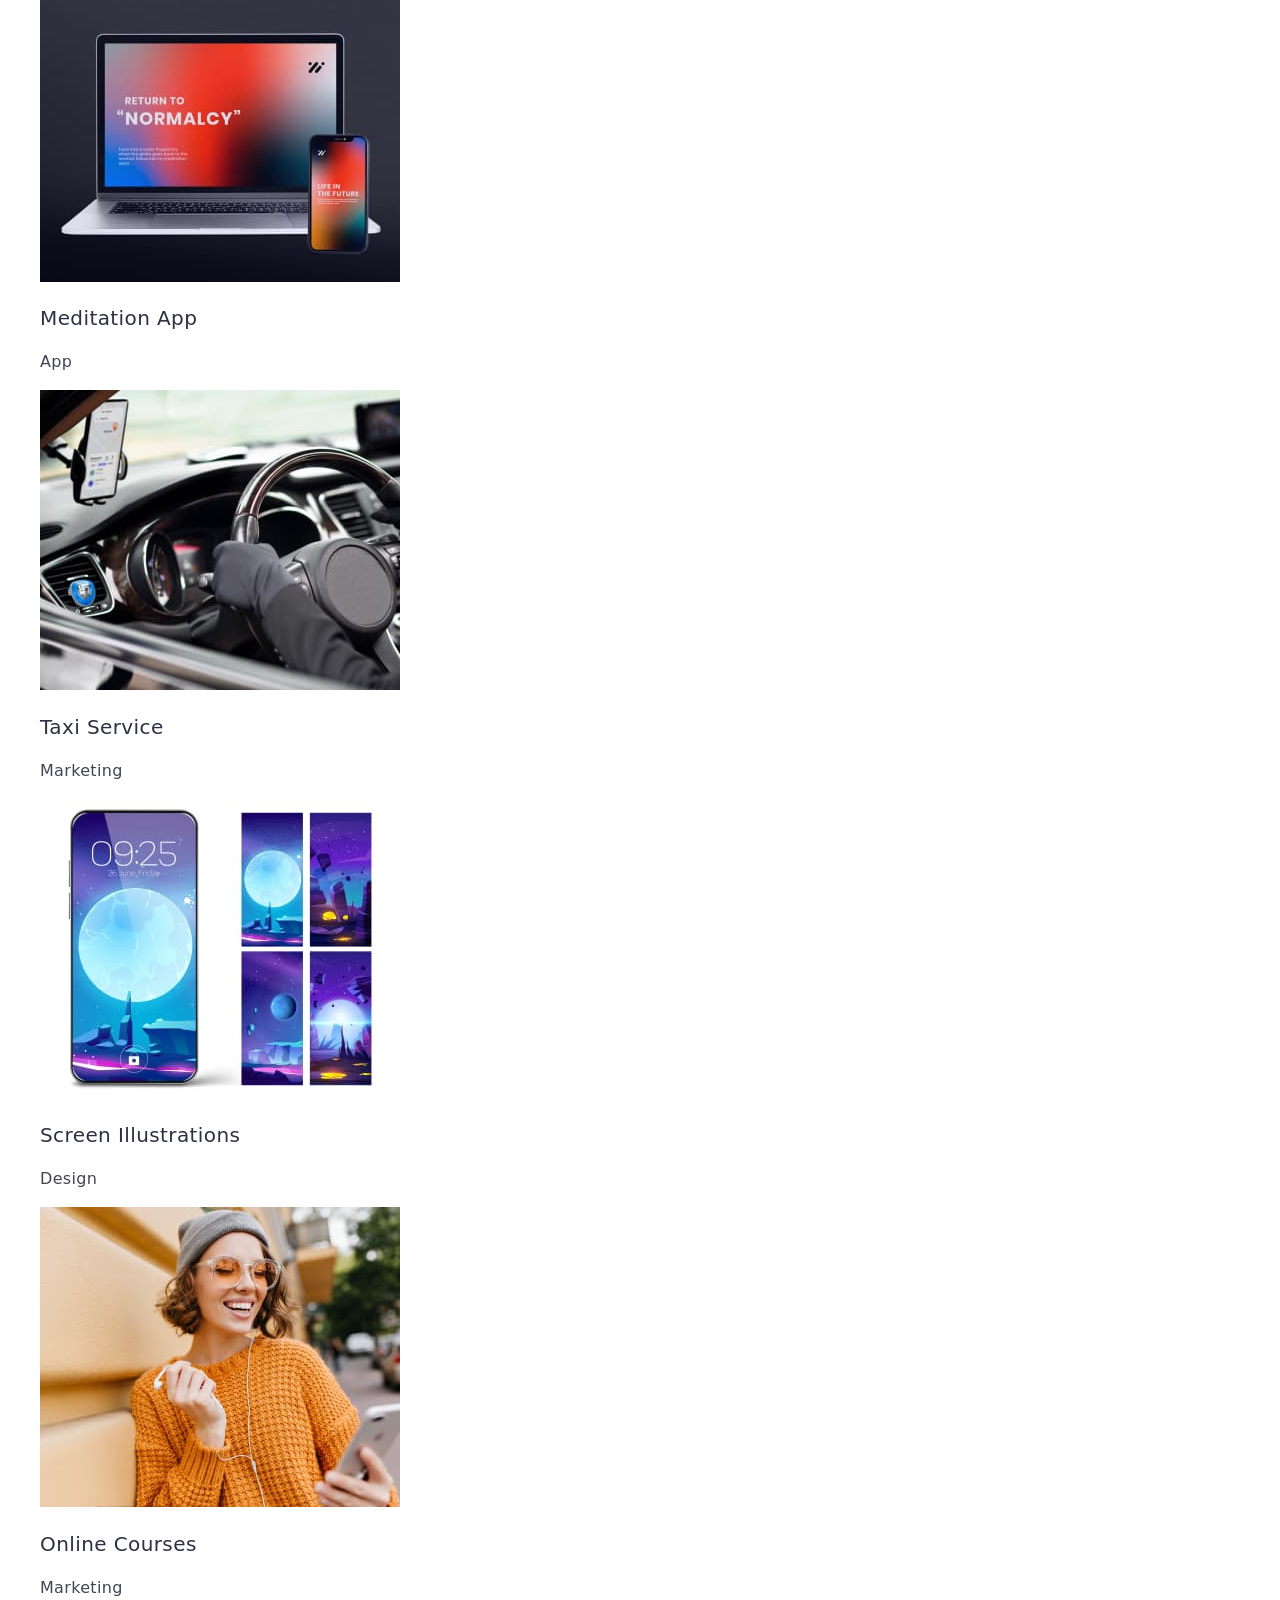
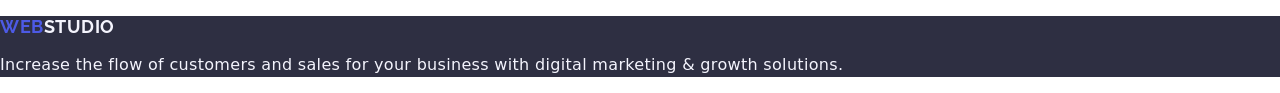
==== commit 24333e23: "Initial commit" ====
--- a/index.html
+++ b/index.html
@@ -5,155 +5,147 @@
     <meta charset="UTF-8">
     <meta http-equiv="X-UA-Compatible" content="IE=edge">
     <meta name="viewport" content="width=device-width, initial-scale=1.0">
-    <title>Webstudio</title>
-    <link rel="stylesheet"
-        href="https://cdnjs.cloudflare.com/ajax/libs/modern-normalize/1.1.0/modern-normalize.min.css">
+    <title>WebStudio</title>
+    <link rel="stylesheet" href="./css/styles.css">
     <link rel="preconnect" href="https://fonts.googleapis.com">
     <link rel="preconnect" href="https://fonts.gstatic.com" crossorigin>
-    <link rel="preconnect" href="https://fonts.googleapis.com">
-    <link rel="preconnect" href="https://fonts.gstatic.com" crossorigin>
-    <link
-        href="https://fonts.googleapis.com/css2?family=Raleway:wght@800&family=Roboto:wght@400;500;700;900&display=swap"
+    <link href="https://fonts.googleapis.com/css2?family=Raleway:wght@700&family=Roboto:wght@400;500;700&display=swap"
         rel="stylesheet">
-    <link rel="stylesheet" href="./css/styles.css" />
+    <link rel="stylesheet" href="https://cdnjs.cloudflare.com/ajax/libs/modern-normalize/2.0.0/modern-normalize.min.css"
+        integrity="sha512-4xo8blKMVCiXpTaLzQSLSw3KFOVPWhm/TRtuPVc4WG6kUgjH6J03IBuG7JZPkcWMxJ5huwaBpOpnwYElP/m6wg=="
+        crossorigin="anonymous" referrerpolicy="no-referrer" />
 </head>
 
-<body class="body">
-    <!--header-->
-    <header class="page-header">
-        тест апдейт
-        <div class="container header-container">
-            <nav class="page-navigation">
-                <a class="logo-link link" href="./index.html">Web<span class="logo-link-accent">Studio</span></a>
-                <ul class="menu list">
-                    <li class="menu-item">
-                        <a class="menu-link link" href="./index.html">Studio</a>
-                    </li>
-                    <li class="menu-item">
-                        <a class="menu-link link" href="./portfolio.html">Portfolio</a>
-                    </li>
-                    <li class="menu-item">
-                        <a class="menu-link link" href="">Contacts</a>
-                    </li>
-                </ul>
-            </nav>
-            <address class="contact">
-                <ul class="contact-menu list">
-                    <li class="contact-item">
-                        <a class="contact-information link" href="mailto:info@devstudio.com">info@devstudio.com</a>
-                    </li>
-                    <li class="contact-item">
-                        <a class="contact-information link" href="tel:+110001111111">+11 (000) 111-11-11</a>
-                    </li>
-                </ul>
-            </address>
-        </div>
+<body>
+    <header class="header">
 
+        <nav class="header-navigation">
+            <a href="/index.html" class="header-logo">WEB<span class="header-logo-span">Studio</span></a>
+            <ul class="navigation-list">
+                <li class="navigation-list-item"><a href="./index.html" class="navigation-list-link">Studio</a></li>
+                <li class="navigation-list-item"><a href="" class="navigation-list-link">Portfolio</a></li>
+                <li class="navigation-list-item"><a href="" class="navigation-list-link">Contacts</a></li>
+            </ul>
+        </nav>
+        <address class="header-contacts">
+            <ul class="header-contacts-list">
+                <li class="contacts-item">
+                    <a href="mailto:info@devstudio.com" class="contacts-item-link">info@devstudio.com</a>
+                </li>
+                <li class="contacts-item">
+                    <a href="tel:+110001111111" class="contacts-item-link">+11 (000) 111-11-11</a>
+                </li>
+            </ul>
+        </address>
     </header>
     <main>
-        <!--hero-->
         <section class="hero">
-            <div class="container">
-                <h1 class="main-title">Effective Solutions for Your Business</h1>
-                <button class="modal-open-btn button-hero button" type="button" name="Order Service">Order
-                    Service</button>
-            </div>
+            <h1 class="hero-title">Effective Solutions for Your Business</h1>
+            <button type="button" class="hero-btn">Order Service</button>
         </section>
-        <!--feauters-->
-        <section class="feauters section">
-            <div class="container">
-                <h2 class="hidden-title visually-hidden">Section header</h2>
-                <ul class="feauters-list list">
-                    <li class="feauters-item">
-                        <h3 class="feauters-title">Strategy</h3>
-                        <p class="feauters-suptitle">Our goal is to identify the business
-                            problem to walk away with the perfect and creative solution.</p>
-                    </li>
-                    <li class="feauters-item">
-                        <h3 class="feauters-title">Punctuality</h3>
-                        <p class="feauters-suptitle">Bring the key message to the brand's audience for the best price
-                            within the shortest possible time.</p>
-                    </li>
-                    <li class="feauters-item">
-                        <h3 class="feauters-title">Diligence</h3>
-                        <p class="feauters-suptitle">Research and confirm brands that present the strongest digital
-                            growth opportunities and minimize risk.</p>
-                    </li>
-                    <li class="feauters-item">
-                        <h3 class="feauters-title">Technologies</h3>
-                        <p class="feauters-suptitle">Design practice focused on digital experiences. We bring forth a
-                            deep passion for problem-solving.</p>
-                    </li>
-                </ul>
-            </div>
+        <section class="features-section">
+            <h2 hidden class="features-section-title">Our features</h2>
+            <ul class="features-section-list">
+                <li class="features-list-item">
+                    <h3 class="features-item-title">Strategy</h3>
+                    <p class="features-item-text">Our goal is to identify the business
+                        problem to walk away with the perfect and creative solution</p>
+                </li>
+                <li class="features-list-item">
+                    <h3 class="features-item-title">Punctuality</h3>
+                    <p class="features-item-text">Bring the key message to the brand's audience for the best price
+                        within
+                        the shortest possible
+                        time.</p>
+                </li>
+                <li class="features-list-item">
+                    <h3 class="features-item-title">Diligence</h3>
+                    <p class="features-item-text">Research and confirm brands that present the strongest digital growth
+                        opportunities and minimize
+                        risk.</p>
+                </li>
+                <li class="features-list-item">
+                    <h3 class="features-item-title">Technologies</h3>
+                    <p class="features-item-text">Design practice focused on digital experiences. We bring forth a deep
+                        passion for
+                        problem-solving.</p>
+                </li>
+            </ul>
         </section>
-        <!--activity-->
-        <section class="activity section">
-            <div class="container">
-                <h2 class="activity-title">What are we doing</h2>
-                <ul class="activity-list list">
-                    <li class="activity-item ">
-                        <img class="activity-img" src="./images/index/img1.jpg" alt="imac" width="360" height="300">
-                    </li>
-                    <li class="activity-item">
-                        <img class="activity-img" src="./images/index/img2.jpg" alt="iphone" width="360" height="300">
-                    </li>
-                    <li class="activity-item">
-                        <img class="activity-img" src="./images/index/img3.jpg" alt="iphone-in-hand" width="360"
-                            height="300">
-                    </li>
-                </ul>
-            </div>
+        <section class="team-section">
+            <h2 class="team-section-title">Our Team</h2>
+            <ul class="team-section-list">
+                <li class="team-list-item">
+                    <img src="./images/team-member-Mark.jpg" alt="Our product designer" width="264"
+                        class="team-item-img">
+                    <h3 class="team-item-name">Mark Guerrero</h3>
+                    <p class="team-item-text">Product Designer</p>
+                </li>
+                <li class="team-list-item">
+                    <img src="./images/team-member-Tom.jpg" alt="Our frontend developer" width="264"
+                        class="team-item-img">
+                    <h3 class="team-item-name">Tom Ford</h3>
+                    <p class="team-item-text">Frontend Developer</p>
+                </li>
+                <li class="team-list-item">
+                    <img src="./images/team-member-Camila.jpg" alt="Our marketing specialist" width="264"
+                        class="team-item-img">
+                    <h3 class="team-item-name">Camila Garcia</h3>
+                    <p class="team-item-text">Marketing</p>
+                </li>
+                <li class="team-list-item">
+                    <img src="./images/team-member-Daniel.jpg" alt="Our UI designer" width="264" class="team-item-img">
+                    <h3 class="team-item-name">Daniel Wilson</h3>
+                    <p class="team-item-text">UI Designer</p>
+                </li>
+            </ul>
         </section>
-        <!--our team-->
-        <section class="our-team section">
-            <div class="container">
-                <h2 class="our-team-main-title">Our Team</h2>
-                <ul class="our-team-list list">
-                    <li class="our-team-item">
-                        <img class="our-team-img" src="./images/index/team1.jpg" alt="Mark Guerrero photo" width="264"
-                            height="260">
-                        <div class="our-team-container">
-                            <h3 class="our-team-title">Mark Guerrero</h3>
-                            <p class="our-team-suptitle">Product Designer</p>
-                        </div>
-
-                    </li>
-                    <li class="our-team-item">
-                        <img class="our-team-img" src="./images/index/team2.jpg" alt="Tom Ford photo" width="264"
-                            height="260">
-                        <div class="our-team-container">
-                            <h3 class="our-team-title">Tom Ford</h3>
-                            <p class="our-team-suptitle">Frontend Developer</p>
-                        </div>
-                    </li>
-                    <li class="our-team-item">
-                        <img class="our-team-img" src="./images/index/team3.jpg" alt="Camila Garcia photo" width="264"
-                            height="260">
-                        <div class="our-team-container">
-                            <h3 class="our-team-title">Camila Garcia</h3>
-                            <p class="our-team-suptitle">Marketing</p>
-                        </div>
-                    </li>
-                    <li class="our-team-item">
-                        <img class="our-team-img" src="./images/index/team4.jpg" alt="Daniel Wilson photo" width="264"
-                            height="260">
-                        <div class="our-team-container">
-                            <h3 class="our-team-title">Daniel Wilson</h3>
-                            <p class="our-team-suptitle">UI Designer</p>
-                        </div>
-                    </li>
-                </ul>
-            </div>
+        <section class="portfolio-section">
+            <h2 class="portfolio-section-title">Our portfolio</h2>
+            <ul class="portfolio-section-list">
+                <li class="portfolio-list-item">
+                    <img src="./images/banking-app.jpg" alt="Type of banking application" width="360"
+                        class="portfolio-item-img">
+                    <h3 class="portfolio-item-title">Banking App</h3>
+                    <p class="portfolio-item-text">App</p>
+                </li>
+                <li class="portfolio-list-item">
+                    <img src="./images/cashless-payment.jpg" alt="Payment by smartphone" width="360"
+                        class="portfolio-item-img">
+                    <h3 class="portfolio-item-title">Cashless Payment</h3>
+                    <p class="portfolio-item-text">Marketing</p>
+                </li>
+                <li class="portfolio-list-item">
+                    <img src="./images/meditation-app.jpg" alt="Gadgets with an installed application" width="360"
+                        class="portfolio-item-img">
+                    <h3 class="portfolio-item-title">Meditation App</h3>
+                    <p class="portfolio-item-text">App</p>
+                </li>
+                <li class="portfolio-list-item">
+                    <img src="./images/taxi-service.jpg" alt="The taxi driver uses the work application" width="360"
+                        class="portfolio-item-img">
+                    <h3 class="portfolio-item-title">Taxi Service</h3>
+                    <p class="portfolio-item-text">Marketing</p>
+                </li>
+                <li class="portfolio-list-item">
+                    <img src="./images/screen-illustrations.jpg" alt="Sample design" width="360"
+                        class="portfolio-item-img">
+                    <h3 class="portfolio-item-title">Screen Illustrations</h3>
+                    <p class="portfolio-item-text">Design</p>
+                </li>
+                <li class="portfolio-list-item">
+                    <img src="./images/online-courses.jpg" alt="The girl studies online courses" width="360"
+                        class="portfolio-item-img">
+                    <h3 class="portfolio-item-title">Online Courses</h3>
+                    <p class="portfolio-item-text">Marketing</p>
+                </li>
+            </ul>
         </section>
     </main>
-    <!--footer-->
     <footer class="footer">
-        <div class="container">
-            <a class="logo-footer link" href="./index.html">Web<span class="logo-footer-accent">Studio</span></a>
-            <p class="footer-suptitle">Increase the flow of customers and sales for your business with digital marketing
-                & growth solutions.</p>
-        </div>
+        <a href="/index.html" class="footer-logo">WEB<span class="footer-logo-span">Studio</span></a>
+        <p class="footer-text">Increase the flow of customers and sales for your business with digital marketing &
+            growth solutions.</p>
     </footer>
 </body>
 
--- a/css/styles.css
+++ b/css/styles.css
@@ -1,449 +1,188 @@
-:root {
-    --main-font-family: 'Roboto',
-        sans-serif;
-    --secondary-font-family: 'Raleway',
-        sans-serif;
-    --primary-text-color: #2E2F42;
-    --secondary-text-color: #434455;
-    --accent-color: #404BBF;
-    --secondary-accent-color: #4D5AE5;
-    --logo-footer-second-color: #F4F4FD;
-    --main-background-color: #FFFFFF;
+body {
+    font-family: 'Roboto', sans-serif;
+    color: #434455;
+    background-color: #FFFFFF;
+    font-size: 16px;
 }
 
-/* index.html */
-
-body {
-    color: var(--secondary-text-color);
-    font-family: var(--main-font-family);
-    background-color: var(--main-background-color);
-}
-
-.list {
-    list-style: none;
-
-}
-
-.link {
+a {
     text-decoration: none;
-
-}
-
-.list:hover,
-.list:focus {
-    color: var(--accent-color);
-}
-
-h1,
-h2,
-h3,
-h4,
-h5,
-h6,
-p {
-    margin-bottom: 0;
-    margin-top: 0;
 }
 
 ul {
-    margin-bottom: 0;
-    margin-top: 0;
-    padding-left: 0;
+    list-style-type: none;
 }
 
-img {
-    display: block;
-}
-
-.container {
-    width: 1158px;
-    margin: 0 auto;
-    padding: 0 15px;
-}
-
-.header-container {
-    display: flex;
-}
-
-.section {
-    padding-top: 120px;
-    padding-bottom: 120px;
-}
-
-.visually-hidden {
-    position: absolute;
-    width: 1px;
-    height: 1px;
-    margin: -1px;
-    border: 0;
-    padding: 0;
-
-    white-space: nowrap;
-    clip-path: inset(100%);
-    clip: rect(0 0 0 0);
-    overflow: hidden;
-}
-
-/* header */
-.page-header {
-    background-color: #FFFFFF;
-    border-bottom: 1px solid #E7E9FC;
-}
-
-.page-navigation {
-    display: flex;
-    align-items: center;
-    margin-right: auto;
-}
-
-.menu {
-    display: flex;
-    gap: 40px;
-}
-
-.menu-link {
-    color: var(--primary-text-color);
-    font-weight: 500;
-    font-size: 16px;
-    line-height: 1.5;
-    letter-spacing: 0.02em;
-    padding: 24px 0;
-}
-
-.menu-link:hover,
-.menu-link:focus {
-    color: var(--accent-color);
-}
-
-.logo-link {
-    font-weight: 800;
+.header-logo {
+    font-family: 'Raleway', sans-serif;
+    font-weight: 700;
     font-size: 18px;
     line-height: 1.17;
     letter-spacing: 0.03em;
     text-transform: uppercase;
-    font-family: var(--secondary-font-family);
-    color: var(--secondary-accent-color);
-    margin-right: 76px;
-    padding-top: 25.5px;
-    padding-bottom: 25.5px;
+    color: #4d5ae5;
 }
 
-.logo-link-accent {
-    font-weight: 800;
+.header-logo-span {
+    color: #2e2f42;
+}
+
+.navigation-list-link {
+font-weight: 500;
+    font-size: 16px;
+    line-height: 1.5;
+    letter-spacing: 0.02em;
+    color: #2e2f42;
+}
+
+.navigation-list-link:hover,
+.navigation-list-link:focus {
+    color: #404bbf;
+}
+
+address {
+    font-style: normal;
+}
+
+.contacts-item-link {
+    font-size: 16px;
+    line-height: 1.5;
+    letter-spacing: 0.02em;
+    color: #434455;
+}
+
+.contacts-item-link:hover,
+.contacts-item-link:focus {
+    color: #404bbf;
+}
+
+.hero {
+    background-color: #2E2F42;
+}
+
+.hero-title {
+    font-weight: 700;
+    font-size: 56px;
+    line-height: 1.07;
+    letter-spacing: 0.02em;
+    text-align: center;
+    color: #ffffff;
+}
+
+.hero-btn {
+    background-color: #4d5ae5;
+    font-weight: 500;
+    font-size: 16px;
+    line-height: 1.5;
+    letter-spacing: 0.04em;
+    color: #ffffff;
+    cursor: pointer;
+}
+
+.hero-btn:hover,
+.hero-btn:focus {
+    background-color: #404bbf;
+}
+
+.features-item-title {
+    font-weight: 500;
+    font-size: 20px;
+    line-height: 1.2;
+    letter-spacing: 0.02em;
+    text-transform: capitalize;
+    color: #2E2F42;
+}
+
+.features-item-text {
+    line-height: 1.5;
+    letter-spacing: 0.02em;
+    color: #434455;
+}
+
+.team-section {
+    background-color: #f4f4fd;
+}
+
+.team-section-title {
+    font-weight: 700;
+    font-size: 36px;
+    line-height: 1.11;
+    letter-spacing: 0.02em;
+    text-align: center;
+    text-transform: capitalize;
+    color: #2E2F42;
+}
+
+.team-list-item {
+    background-color: #fff;
+}
+
+.team-item-name {
+    font-weight: 500;
+    font-size: 20px;
+    line-height: 1.2;
+    letter-spacing: 0.02em;
+    color: #2E2F42;
+}
+
+.team-item-text {
+
+    line-height: 1.5;
+    letter-spacing: 0.02em;
+    color: #434455;
+}
+
+.portfolio-section-title {
+    font-weight: 700;
+    font-size: 36px;
+    line-height: 1.11;
+    letter-spacing: 0.02em;
+    text-align: center;
+    text-transform: capitalize;
+    color: #2E2F42;
+}
+
+.portfolio-list-item {
+    background-color: #fff;
+}
+
+.portfolio-item-title {
+    font-weight: 500;
+    font-size: 20px;
+    line-height: 1.2;
+    letter-spacing: 0.02em;
+    color: #2E2F42;
+
+}
+
+.portfolio-item-text {
+    font-weight: 400;
+    font-size: 16px;
+    line-height: 1.5;
+    letter-spacing: 0.02em;
+    color: #434455;
+}
+
+.footer {
+    background-color: #2e2f42;
+}
+
+.footer-logo {
+    font-family: "Raleway", sans-serif;
+    font-weight: 700;
     font-size: 18px;
     line-height: 1.17;
     letter-spacing: 0.03em;
     text-transform: uppercase;
-    color: var(--primary-text-color);
+    color: #4d5ae5;
 }
 
-.contact {
-    font-style: normal;
+.footer-logo-span {
+    color: #f4f4fd;
 }
 
-.contact-menu {
-    display: flex;
-    gap: 40px;
-    padding-top: 24px;
-    padding-bottom: 24px;
-    gap: 40px
-}
-
-.contact-information {
-    font-family: var(--main-font-family);
-    color: var(--secondary-text-color);
-    font-weight: 400;
-    font-size: 16px;
+.footer-text {
     line-height: 1.5;
     letter-spacing: 0.02em;
-    margin-left: auto;
-}
-
-
-.contact-information:hover,
-.contact-information:focus {
-    color: var(--accent-color);
-}
-
-/* hero */
-.hero {
-    background-color: var(--primary-text-color);
-    padding: 188px 0;
-
-}
-
-.main-title {
-    color: #FFFFFF;
-    font-weight: 700;
-    font-size: 56px;
-    line-height: 1.07;
-    text-align: center;
-    letter-spacing: 0.02em;
-    max-width: 496px;
-    margin-right: auto;
-    margin-bottom: 48px;
-    margin-left: auto;
-
-}
-
-.button {
-    font-family: inherit;
-    cursor: pointer;
-}
-
-.button-hero {
-    align-items: center;
-    padding: 16px 32px;
-    gap: 10px;
-    box-shadow: 0px 4px 4px rgba(0, 0, 0, 0.15);
-    border-radius: 4px;
-}
-
-.modal-open-btn {
-    display: block;
-    color: #FFFFFF;
-    background-color: var(--secondary-accent-color);
-    font-weight: 500;
-    font-size: 16px;
-    line-height: 1.5;
-    align-items: center;
-    letter-spacing: 0.04em;
-    margin-left: auto;
-    margin-right: auto;
-    min-width: 169px;
-    height: 56px;
-    border: none;
-}
-
-.modal-open-btn:hover,
-.modal-open-btn:focus {
-    background-color: var(--accent-color);
-}
-
-/* feauters */
-.feauters {
-    background-color: #FFFFFF;
-}
-
-.feauters-list {
-    display: flex;
-    justify-content: center;
-    gap: 24px;
-}
-
-.feauters-item {
-    width: calc((100% - 72px) / 4);
-}
-
-.feauters-title {
-    font-family: var(--main-font-family);
-    color: var(--primary-text-color);
-    font-weight: 500;
-    font-size: 20px;
-    line-height: 1.2;
-    letter-spacing: 0.02em;
-    margin-bottom: 8px;
-}
-
-.feauters-suptitle {
-    font-family: var(--main-font-family);
-    color: var(--secondary-text-color);
-    font-weight: 400;
-    font-size: 16px;
-    line-height: 1.5;
-    letter-spacing: 0.02em;
-}
-
-/* activity */
-
-.activity {
-    padding-top: 0;
-}
-
-.activity-title {
-    font-family: var(--main-font-family);
-    color: var(--primary-text-color);
-    font-weight: 700;
-    font-size: 36px;
-    line-height: 1.11;
-    text-align: center;
-    letter-spacing: 0.02em;
-    text-transform: capitalize;
-    margin-right: auto;
-    margin-bottom: 72px;
-    margin-left: auto;
-}
-
-.activity-list {
-    display: flex;
-    gap: 24px;
-}
-
-.activity-item {
-    flex-basis: calc((100% - 48px) / 3);
-}
-
-/* our team */
-.our-team {
-    background-color: var(--logo-footer-second-color);
-}
-
-.our-team-main-title {
-    font-family: var(--main-font-family);
-    color: var(--primary-text-color);
-    font-weight: 700;
-    font-size: 36px;
-    line-height: 1.11;
-    text-align: center;
-    letter-spacing: 0.02em;
-    text-transform: capitalize;
-    margin-right: auto;
-    margin-bottom: 72px;
-    margin-left: auto;
-}
-
-.our-team-list {
-    display: flex;
-    gap: 24px;
-}
-
-.our-team-item {
-    background-color: #FFFFFF;
-    flex-basis: calc((100% - 72px) / 4);
-    box-shadow: 0px 1px 6px rgba(46, 47, 66, 0.08), 0px 1px 1px rgba(46, 47, 66, 0.16), 0px 2px 1px rgba(46, 47, 66, 0.08);
-    border-radius: 0px 0px 4px 4px;
-}
-
-.our-team-container {
-    padding: 32px 16px;
-}
-
-.our-team-title {
-    font-family: var(--main-font-family);
-    color: var(--primary-text-color);
-    font-weight: 500;
-    font-size: 20px;
-    line-height: 1.2;
-    letter-spacing: 0.02em;
-    margin-bottom: 8px;
-    text-align: center;
-}
-
-.our-team-suptitle {
-    font-family: var(--main-font-family);
-    color: var(--secondary-text-color);
-    font-weight: 400;
-    font-size: 16px;
-    line-height: 1.5;
-    letter-spacing: 0.02em;
-    text-align: center;
-}
-
-/* footer */
-.footer {
-    font-family: var(--secondary-font-family);
-    background-color: var(--primary-text-color);
-    padding: 100px 0;
-}
-
-.logo-footer {
-    color: var(--secondary-accent-color);
-    font-weight: 800;
-    font-size: 18px;
-    line-height: 1.17;
-    letter-spacing: 0.03em;
-    text-transform: uppercase;
-    display: inline-block;
-    margin-bottom: 16px;
-}
-
-.logo-footer-accent {
-    color: var(--logo-footer-second-color);
-    display: inline-block;
-}
-
-.footer-suptitle {
-    font-family: var(--main-font-family);
-    color: var(--logo-footer-second-color);
-    font-weight: 400;
-    font-size: 16px;
-    line-height: 1.5;
-    letter-spacing: 0.02em;
-    max-width: 264px;
-    margin-right: auto;
-}
-
-/* portfolio.html */
-
-/* navigation */
-.navigation {
-    padding-top: 96px;
-    padding-bottom: 120px;
-}
-
-.navigation-list {
-    list-style: none;
-    display: flex;
-    justify-content: center;
-    margin-bottom: 72px;
-    gap: 24px;
-}
-
-.navigation-button {
-    background-color: var(--logo-footer-second-color);
-    font-family: var(--main-font-family);
-    color: var(--secondary-accent-color);
-    font-weight: 500;
-    font-size: 16px;
-    line-height: 1.5;
-    letter-spacing: 0.04em;
-    border: 1px solid #E7E9FC;
-    padding: 12px 24px;
-    border-radius: 4px;
-
-}
-
-.navigation-button:hover,
-.navigation-button:focus {
-    background-color: var(--accent-color);
-    color: #FFFFFF;
-    border: 1px solid transparent;
-}
-
-/* work examples */
-.work-examples-list {
-    list-style: none;
-    display: flex;
-    column-gap: 24px;
-    flex-wrap: wrap;
-    row-gap: 48px;
-}
-
-.work-examples-item {
-    width: calc((100% - 48px) / 3);
-}
-
-.work-examples-border {
-    border: 1px solid #E7E9FC;
-    border-top: none;
-    padding: 32px 16px;
-}
-
-.work-examples-title {
-    font-family: var(--main-font-family);
-    color: var(--primary-text-color);
-    font-weight: 500;
-    font-size: 20px;
-    line-height: 1.2;
-    letter-spacing: 0.02em;
-    margin-bottom: 8px;
-}
-
-.work-examples-suptitle {
-    font-family: var(--main-font-family);
-    color: var(--secondary-text-color);
-    font-weight: 400;
-    font-size: 16px;
-    line-height: 1.5;
-    letter-spacing: 0.02em;
+    color: #f4f4fd;
 }
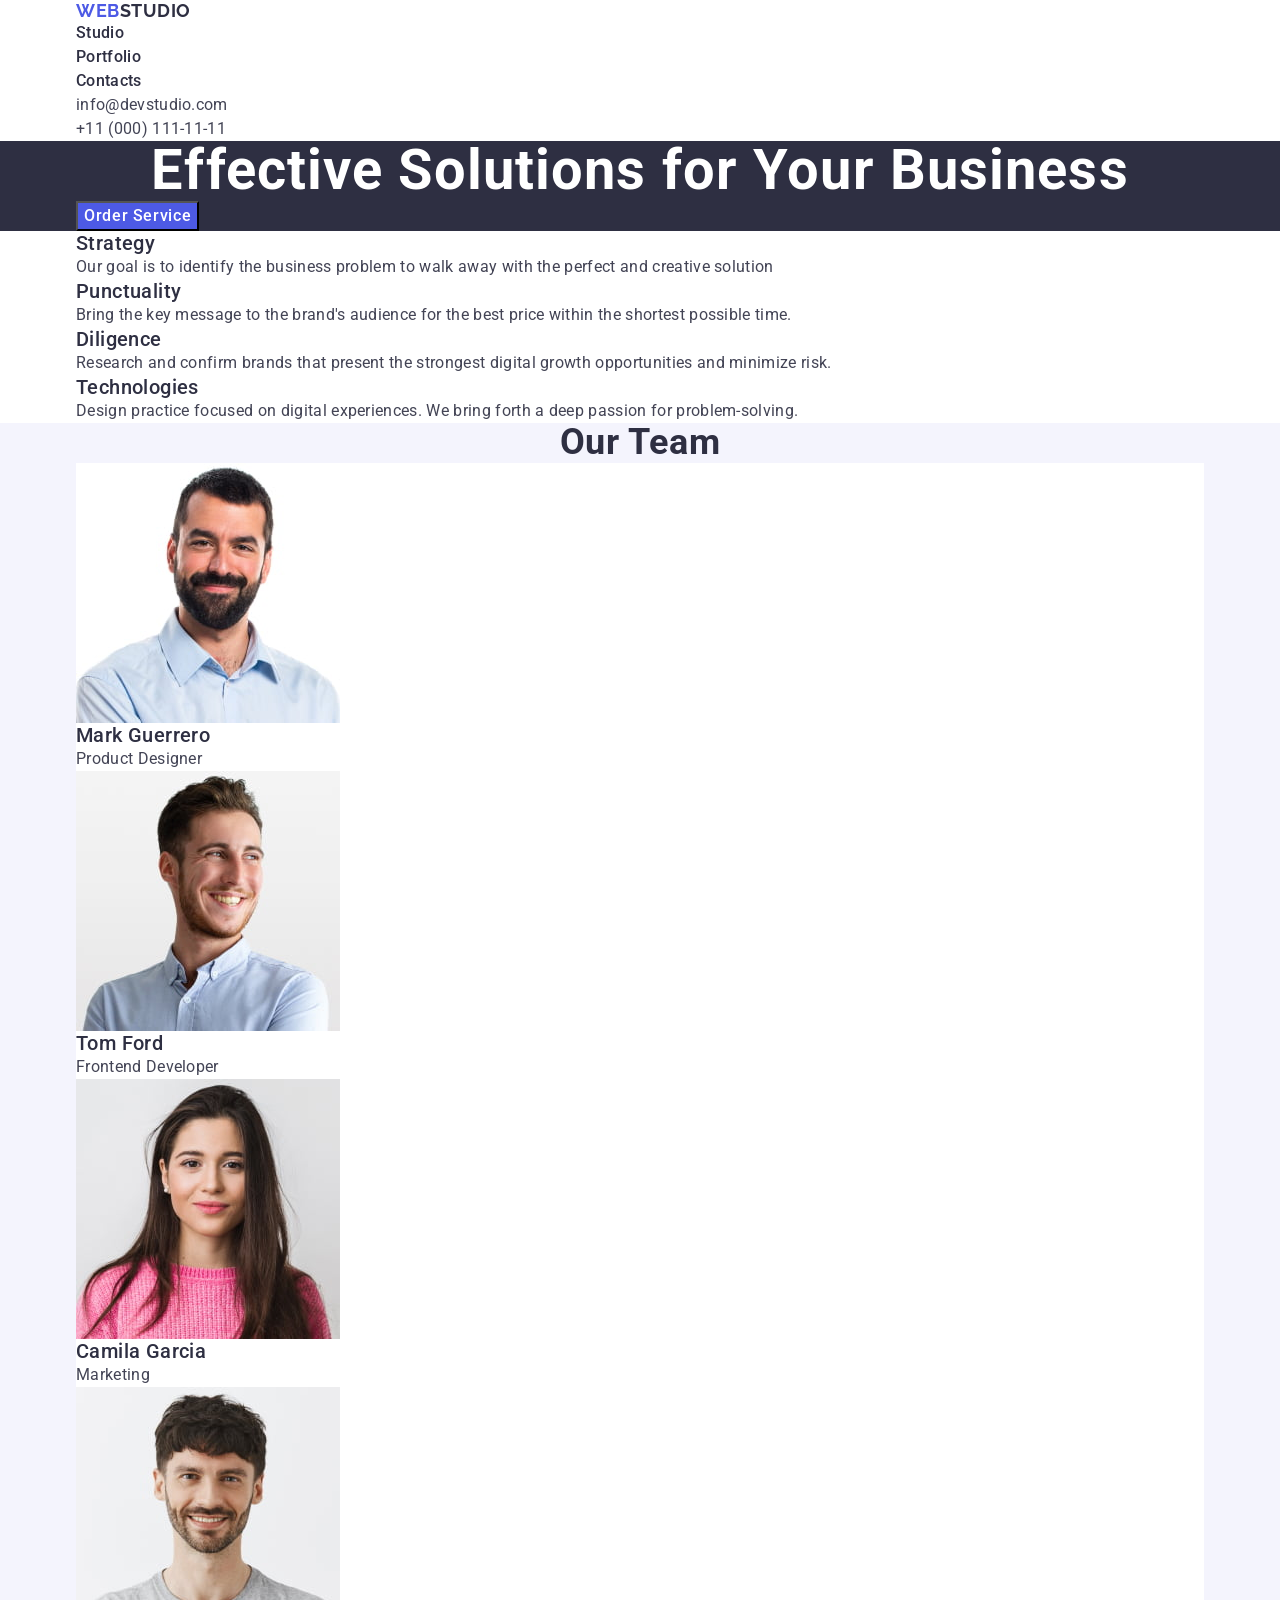
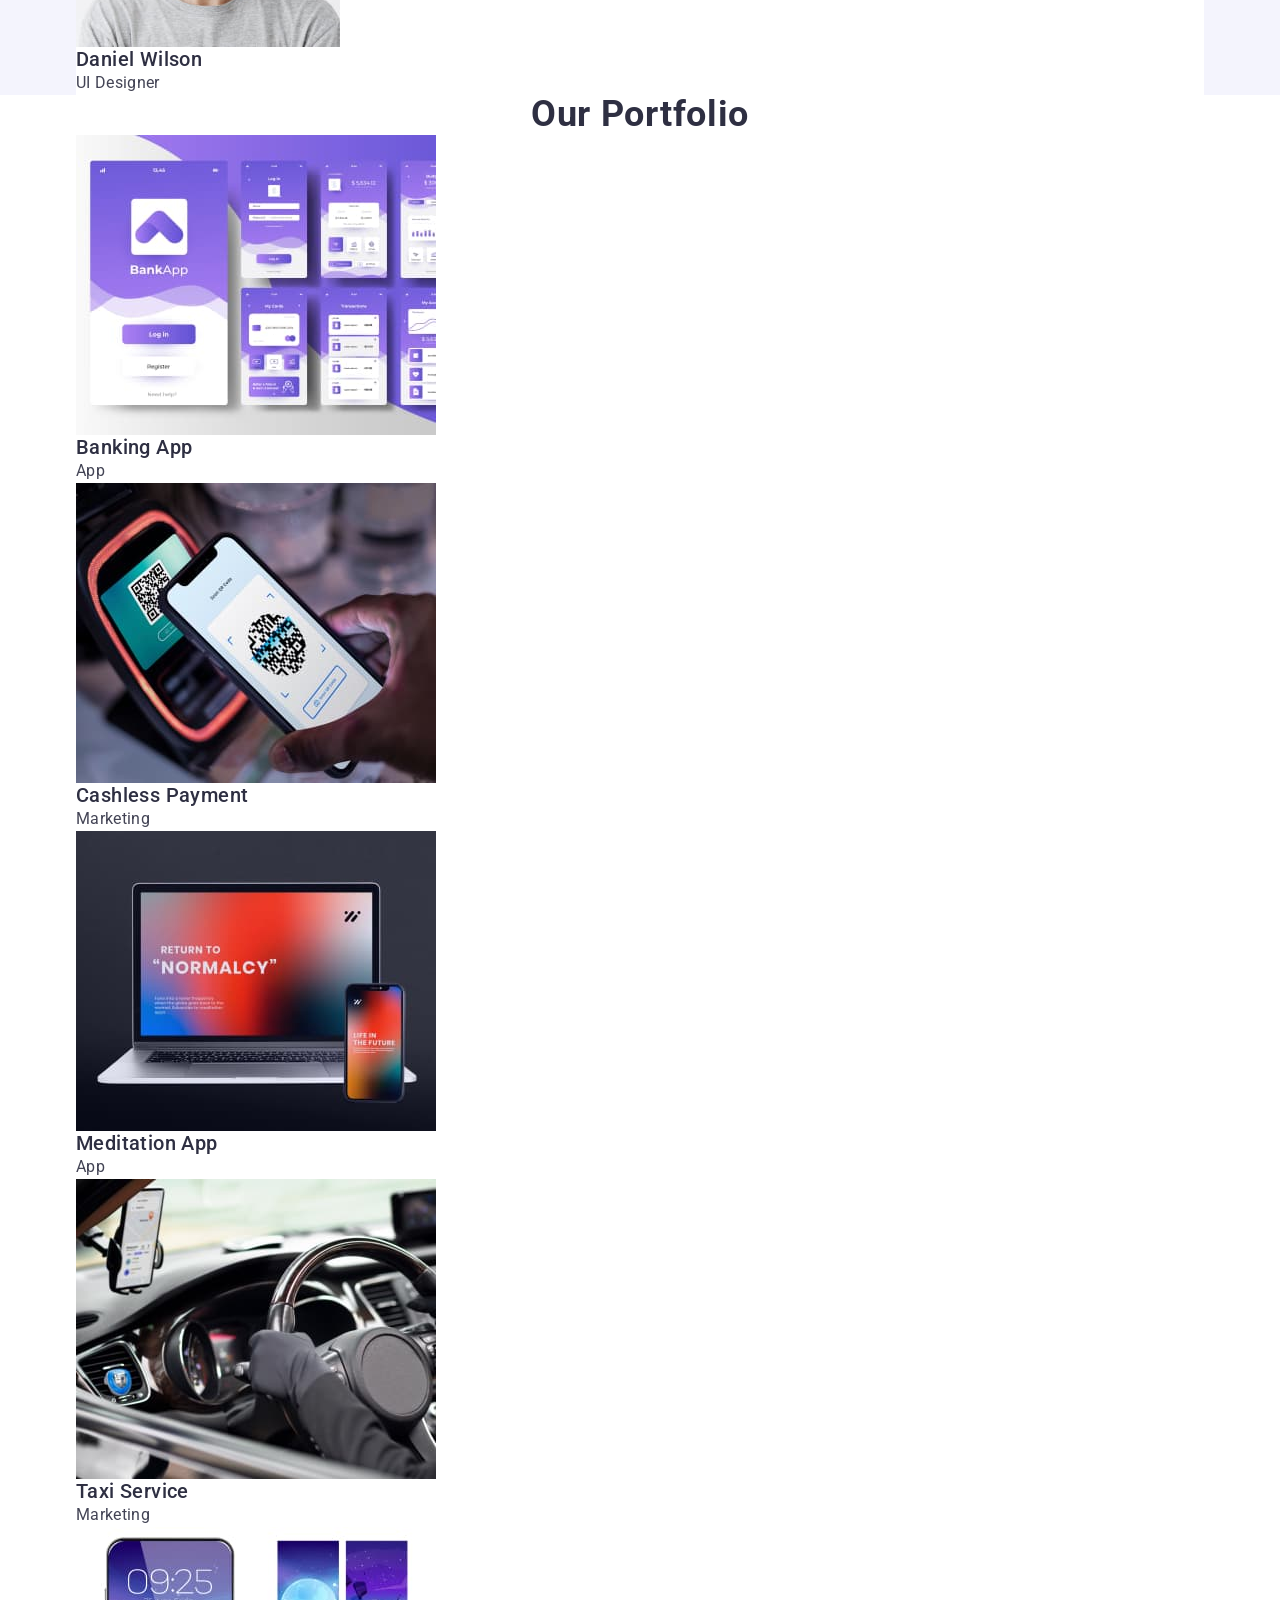
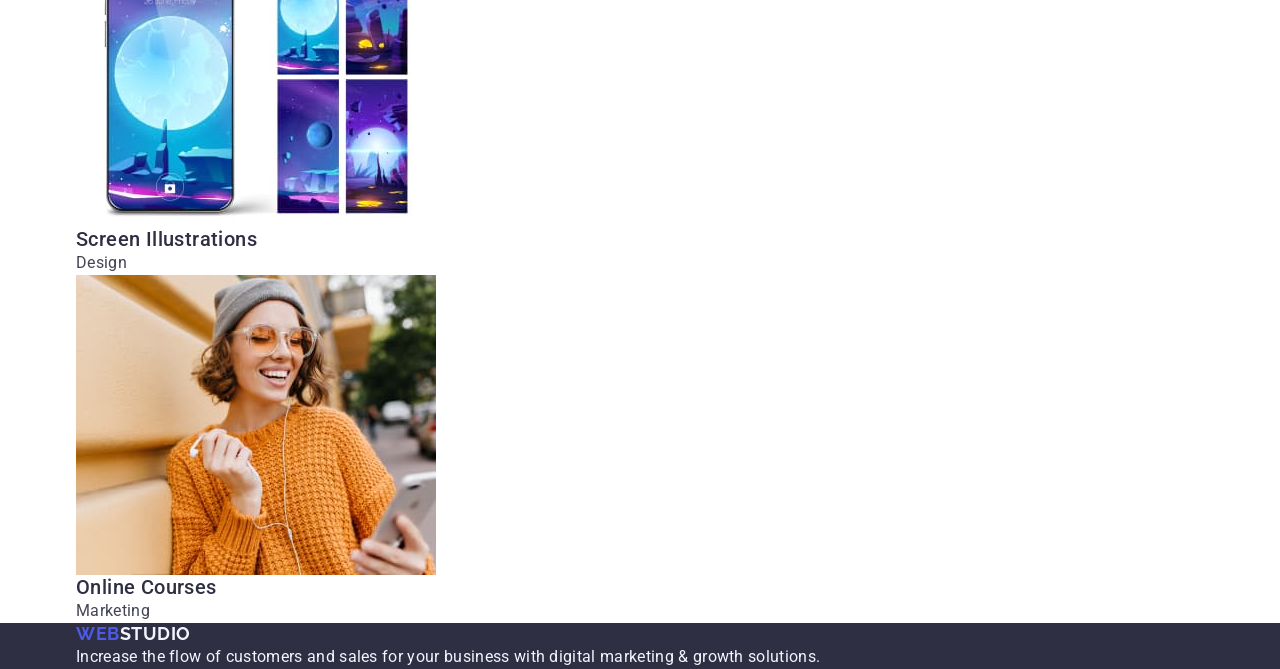
==== commit 77acbd26: "add container test" ====
--- a/index.html
+++ b/index.html
@@ -6,146 +6,174 @@
     <meta http-equiv="X-UA-Compatible" content="IE=edge">
     <meta name="viewport" content="width=device-width, initial-scale=1.0">
     <title>WebStudio</title>
+    <link rel="stylesheet" href="https://cdnjs.cloudflare.com/ajax/libs/modern-normalize/2.0.0/modern-normalize.min.css"
+        integrity="sha512-4xo8blKMVCiXpTaLzQSLSw3KFOVPWhm/TRtuPVc4WG6kUgjH6J03IBuG7JZPkcWMxJ5huwaBpOpnwYElP/m6wg=="
+        crossorigin="anonymous" referrerpolicy="no-referrer" />
     <link rel="stylesheet" href="./css/styles.css">
     <link rel="preconnect" href="https://fonts.googleapis.com">
     <link rel="preconnect" href="https://fonts.gstatic.com" crossorigin>
     <link href="https://fonts.googleapis.com/css2?family=Raleway:wght@700&family=Roboto:wght@400;500;700&display=swap"
         rel="stylesheet">
-    <link rel="stylesheet" href="https://cdnjs.cloudflare.com/ajax/libs/modern-normalize/2.0.0/modern-normalize.min.css"
-        integrity="sha512-4xo8blKMVCiXpTaLzQSLSw3KFOVPWhm/TRtuPVc4WG6kUgjH6J03IBuG7JZPkcWMxJ5huwaBpOpnwYElP/m6wg=="
-        crossorigin="anonymous" referrerpolicy="no-referrer" />
 </head>
 
 <body>
     <header class="header">
-
-        <nav class="header-navigation">
-            <a href="/index.html" class="header-logo">WEB<span class="header-logo-span">Studio</span></a>
-            <ul class="navigation-list">
-                <li class="navigation-list-item"><a href="./index.html" class="navigation-list-link">Studio</a></li>
-                <li class="navigation-list-item"><a href="" class="navigation-list-link">Portfolio</a></li>
-                <li class="navigation-list-item"><a href="" class="navigation-list-link">Contacts</a></li>
-            </ul>
-        </nav>
-        <address class="header-contacts">
-            <ul class="header-contacts-list">
-                <li class="contacts-item">
-                    <a href="mailto:info@devstudio.com" class="contacts-item-link">info@devstudio.com</a>
-                </li>
-                <li class="contacts-item">
-                    <a href="tel:+110001111111" class="contacts-item-link">+11 (000) 111-11-11</a>
-                </li>
-            </ul>
-        </address>
+        <div class="container">
+            <nav class="header-navigation">
+                <a href="/index.html" class="header-logo">WEB<span class="header-logo-span">Studio</span></a>
+                <ul class="navigation-list">
+                    <li class="navigation-list-item"><a href="./index.html" class="navigation-list-link">Studio</a></li>
+                    <li class="navigation-list-item"><a href="" class="navigation-list-link">Portfolio</a></li>
+                    <li class="navigation-list-item"><a href="" class="navigation-list-link">Contacts</a></li>
+                </ul>
+            </nav>
+            <address class="header-contacts">
+                <ul class="header-contacts-list">
+                    <li class="contacts-item">
+                        <a href="mailto:info@devstudio.com" class="contacts-item-link">info@devstudio.com</a>
+                    </li>
+                    <li class="contacts-item">
+                        <a href="tel:+110001111111" class="contacts-item-link">+11 (000) 111-11-11</a>
+                    </li>
+                </ul>
+            </address>
+        </div>
     </header>
     <main>
+
         <section class="hero">
-            <h1 class="hero-title">Effective Solutions for Your Business</h1>
-            <button type="button" class="hero-btn">Order Service</button>
+            <div class="container">
+                <h1 class="hero-title">Effective Solutions for Your Business</h1>
+                <button type="button" class="hero-btn">Order Service</button>
+            </div>
+
         </section>
+
         <section class="features-section">
-            <h2 hidden class="features-section-title">Our features</h2>
-            <ul class="features-section-list">
-                <li class="features-list-item">
-                    <h3 class="features-item-title">Strategy</h3>
-                    <p class="features-item-text">Our goal is to identify the business
-                        problem to walk away with the perfect and creative solution</p>
-                </li>
-                <li class="features-list-item">
-                    <h3 class="features-item-title">Punctuality</h3>
-                    <p class="features-item-text">Bring the key message to the brand's audience for the best price
-                        within
-                        the shortest possible
-                        time.</p>
-                </li>
-                <li class="features-list-item">
-                    <h3 class="features-item-title">Diligence</h3>
-                    <p class="features-item-text">Research and confirm brands that present the strongest digital growth
-                        opportunities and minimize
-                        risk.</p>
-                </li>
-                <li class="features-list-item">
-                    <h3 class="features-item-title">Technologies</h3>
-                    <p class="features-item-text">Design practice focused on digital experiences. We bring forth a deep
-                        passion for
-                        problem-solving.</p>
-                </li>
-            </ul>
+            <div class="container">
+                <h2 hidden class="features-section-title">Our features</h2>
+                <ul class="features-section-list">
+                    <li class="features-list-item">
+                        <h3 class="features-item-title">Strategy</h3>
+                        <p class="features-item-text">Our goal is to identify the business
+                            problem to walk away with the perfect and creative solution</p>
+                    </li>
+                    <li class="features-list-item">
+                        <h3 class="features-item-title">Punctuality</h3>
+                        <p class="features-item-text">Bring the key message to the brand's audience for the best price
+                            within
+                            the shortest possible
+                            time.</p>
+                    </li>
+                    <li class="features-list-item">
+                        <h3 class="features-item-title">Diligence</h3>
+                        <p class="features-item-text">Research and confirm brands that present the strongest digital
+                            growth
+                            opportunities and minimize
+                            risk.</p>
+                    </li>
+                    <li class="features-list-item">
+                        <h3 class="features-item-title">Technologies</h3>
+                        <p class="features-item-text">Design practice focused on digital experiences. We bring forth a
+                            deep
+                            passion for
+                            problem-solving.</p>
+                    </li>
+                </ul>
+            </div>
+
         </section>
+
         <section class="team-section">
-            <h2 class="team-section-title">Our Team</h2>
-            <ul class="team-section-list">
-                <li class="team-list-item">
-                    <img src="./images/team-member-Mark.jpg" alt="Our product designer" width="264"
-                        class="team-item-img">
-                    <h3 class="team-item-name">Mark Guerrero</h3>
-                    <p class="team-item-text">Product Designer</p>
-                </li>
-                <li class="team-list-item">
-                    <img src="./images/team-member-Tom.jpg" alt="Our frontend developer" width="264"
-                        class="team-item-img">
-                    <h3 class="team-item-name">Tom Ford</h3>
-                    <p class="team-item-text">Frontend Developer</p>
-                </li>
-                <li class="team-list-item">
-                    <img src="./images/team-member-Camila.jpg" alt="Our marketing specialist" width="264"
-                        class="team-item-img">
-                    <h3 class="team-item-name">Camila Garcia</h3>
-                    <p class="team-item-text">Marketing</p>
-                </li>
-                <li class="team-list-item">
-                    <img src="./images/team-member-Daniel.jpg" alt="Our UI designer" width="264" class="team-item-img">
-                    <h3 class="team-item-name">Daniel Wilson</h3>
-                    <p class="team-item-text">UI Designer</p>
-                </li>
-            </ul>
+            <div class="container">
+                <h2 class="team-section-title">Our Team</h2>
+                <ul class="team-section-list">
+                    <li class="team-list-item">
+                        <img src="./images/team-member-Mark.jpg" alt="Our product designer" width="264"
+                            class="team-item-img">
+                        <h3 class="team-item-name">Mark Guerrero</h3>
+                        <p class="team-item-text">Product Designer</p>
+                    </li>
+                    <li class="team-list-item">
+                        <img src="./images/team-member-Tom.jpg" alt="Our frontend developer" width="264"
+                            class="team-item-img">
+                        <h3 class="team-item-name">Tom Ford</h3>
+                        <p class="team-item-text">Frontend Developer</p>
+                    </li>
+                    <li class="team-list-item">
+                        <img src="./images/team-member-Camila.jpg" alt="Our marketing specialist" width="264"
+                            class="team-item-img">
+                        <h3 class="team-item-name">Camila Garcia</h3>
+                        <p class="team-item-text">Marketing</p>
+                    </li>
+                    <li class="team-list-item">
+                        <img src="./images/team-member-Daniel.jpg" alt="Our UI designer" width="264"
+                            class="team-item-img">
+                        <h3 class="team-item-name">Daniel Wilson</h3>
+                        <p class="team-item-text">UI Designer</p>
+                    </li>
+                </ul>
+            </div>
+
         </section>
+
         <section class="portfolio-section">
-            <h2 class="portfolio-section-title">Our portfolio</h2>
-            <ul class="portfolio-section-list">
-                <li class="portfolio-list-item">
-                    <img src="./images/banking-app.jpg" alt="Type of banking application" width="360"
-                        class="portfolio-item-img">
-                    <h3 class="portfolio-item-title">Banking App</h3>
-                    <p class="portfolio-item-text">App</p>
-                </li>
-                <li class="portfolio-list-item">
-                    <img src="./images/cashless-payment.jpg" alt="Payment by smartphone" width="360"
-                        class="portfolio-item-img">
-                    <h3 class="portfolio-item-title">Cashless Payment</h3>
-                    <p class="portfolio-item-text">Marketing</p>
-                </li>
-                <li class="portfolio-list-item">
-                    <img src="./images/meditation-app.jpg" alt="Gadgets with an installed application" width="360"
-                        class="portfolio-item-img">
-                    <h3 class="portfolio-item-title">Meditation App</h3>
-                    <p class="portfolio-item-text">App</p>
-                </li>
-                <li class="portfolio-list-item">
-                    <img src="./images/taxi-service.jpg" alt="The taxi driver uses the work application" width="360"
-                        class="portfolio-item-img">
-                    <h3 class="portfolio-item-title">Taxi Service</h3>
-                    <p class="portfolio-item-text">Marketing</p>
-                </li>
-                <li class="portfolio-list-item">
-                    <img src="./images/screen-illustrations.jpg" alt="Sample design" width="360"
-                        class="portfolio-item-img">
-                    <h3 class="portfolio-item-title">Screen Illustrations</h3>
-                    <p class="portfolio-item-text">Design</p>
-                </li>
-                <li class="portfolio-list-item">
-                    <img src="./images/online-courses.jpg" alt="The girl studies online courses" width="360"
-                        class="portfolio-item-img">
-                    <h3 class="portfolio-item-title">Online Courses</h3>
-                    <p class="portfolio-item-text">Marketing</p>
-                </li>
-            </ul>
+            <div class="container">
+                <h2 class="portfolio-section-title">Our portfolio</h2>
+                <ul class="portfolio-section-list">
+                    <li class="portfolio-list-item">
+                        <img src="./images/banking-app.jpg" alt="Type of banking application" width="360"
+                            class="portfolio-item-img">
+                        <h3 class="portfolio-item-title">Banking App</h3>
+                        <p class="portfolio-item-text">App</p>
+                    </li>
+                    <li class="portfolio-list-item">
+                        <img src="./images/cashless-payment.jpg" alt="Payment by smartphone" width="360"
+                            class="portfolio-item-img">
+                        <h3 class="portfolio-item-title">Cashless Payment</h3>
+                        <p class="portfolio-item-text">Marketing</p>
+                    </li>
+                    <li class="portfolio-list-item">
+                        <img src="./images/meditation-app.jpg" alt="Gadgets with an installed application" width="360"
+                            class="portfolio-item-img">
+                        <h3 class="portfolio-item-title">Meditation App</h3>
+                        <p class="portfolio-item-text">App</p>
+                    </li>
+                    <li class="portfolio-list-item">
+                        <img src="./images/taxi-service.jpg" alt="The taxi driver uses the work application" width="360"
+                            class="portfolio-item-img">
+                        <h3 class="portfolio-item-title">Taxi Service</h3>
+                        <p class="portfolio-item-text">Marketing</p>
+                    </li>
+                    <li class="portfolio-list-item">
+                        <img src="./images/screen-illustrations.jpg" alt="Sample design" width="360"
+                            class="portfolio-item-img">
+                        <h3 class="portfolio-item-title">Screen Illustrations</h3>
+                        <p class="portfolio-item-text">Design</p>
+                    </li>
+                    <li class="portfolio-list-item">
+                        <img src="./images/online-courses.jpg" alt="The girl studies online courses" width="360"
+                            class="portfolio-item-img">
+                        <h3 class="portfolio-item-title">Online Courses</h3>
+                        <p class="portfolio-item-text">Marketing</p>
+                    </li>
+                </ul>
+            </div>
+
         </section>
+
+
+
+
+
     </main>
+
     <footer class="footer">
-        <a href="/index.html" class="footer-logo">WEB<span class="footer-logo-span">Studio</span></a>
-        <p class="footer-text">Increase the flow of customers and sales for your business with digital marketing &
-            growth solutions.</p>
+        <div class="container"><a href="/index.html" class="footer-logo">WEB<span
+                    class="footer-logo-span">Studio</span></a>
+            <p class="footer-text">Increase the flow of customers and sales for your business with digital marketing &
+                growth solutions.</p>
+        </div>
     </footer>
 </body>
 
--- a/css/styles.css
+++ b/css/styles.css
@@ -9,8 +9,24 @@
     text-decoration: none;
 }
 
-ul {
+ul, ol {
     list-style-type: none;
+    margin: 0;
+    padding-left: 0;
+}
+
+h1, h2, h3, h4, h5, h6, p {
+    margin: 0;
+}
+
+img {
+    display: block;
+}
+
+.container {
+    width: 1158px;
+    padding: 0 15px;
+    margin: 0 auto;
 }
 
 .header-logo {
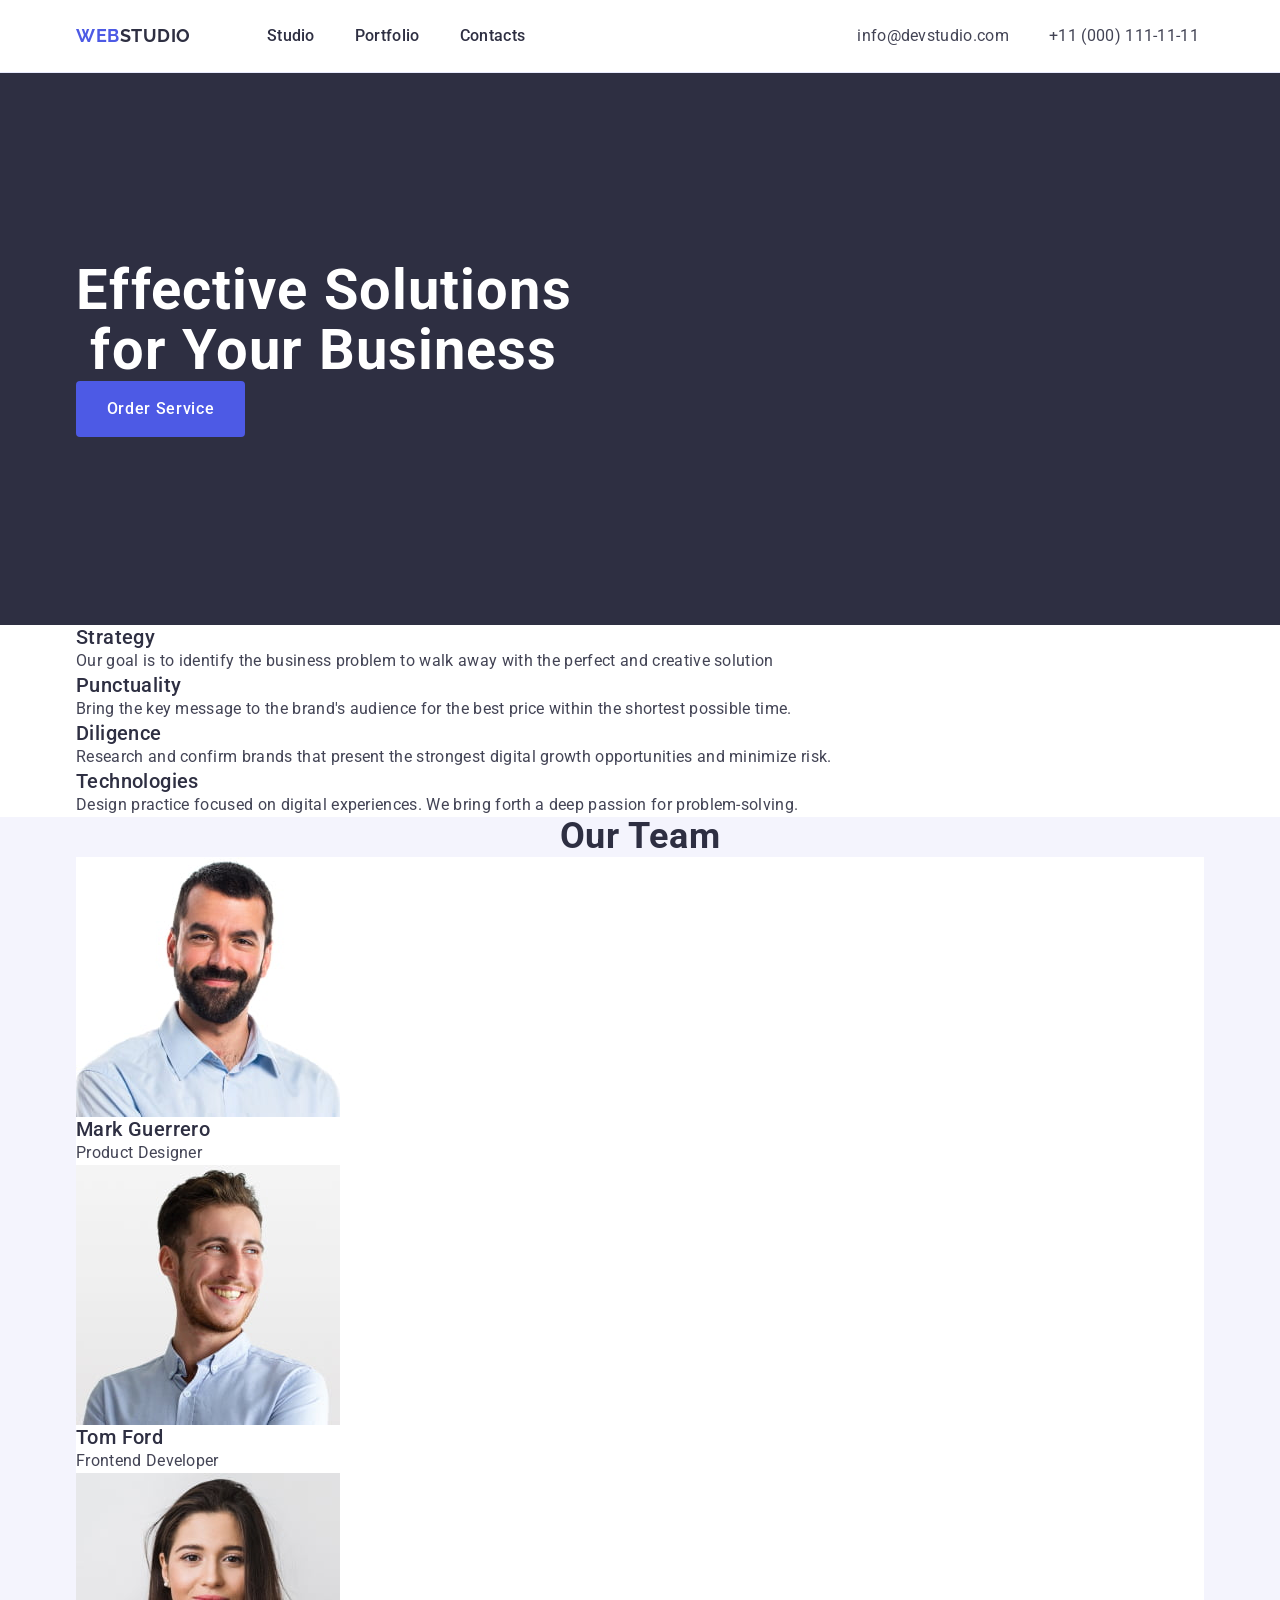
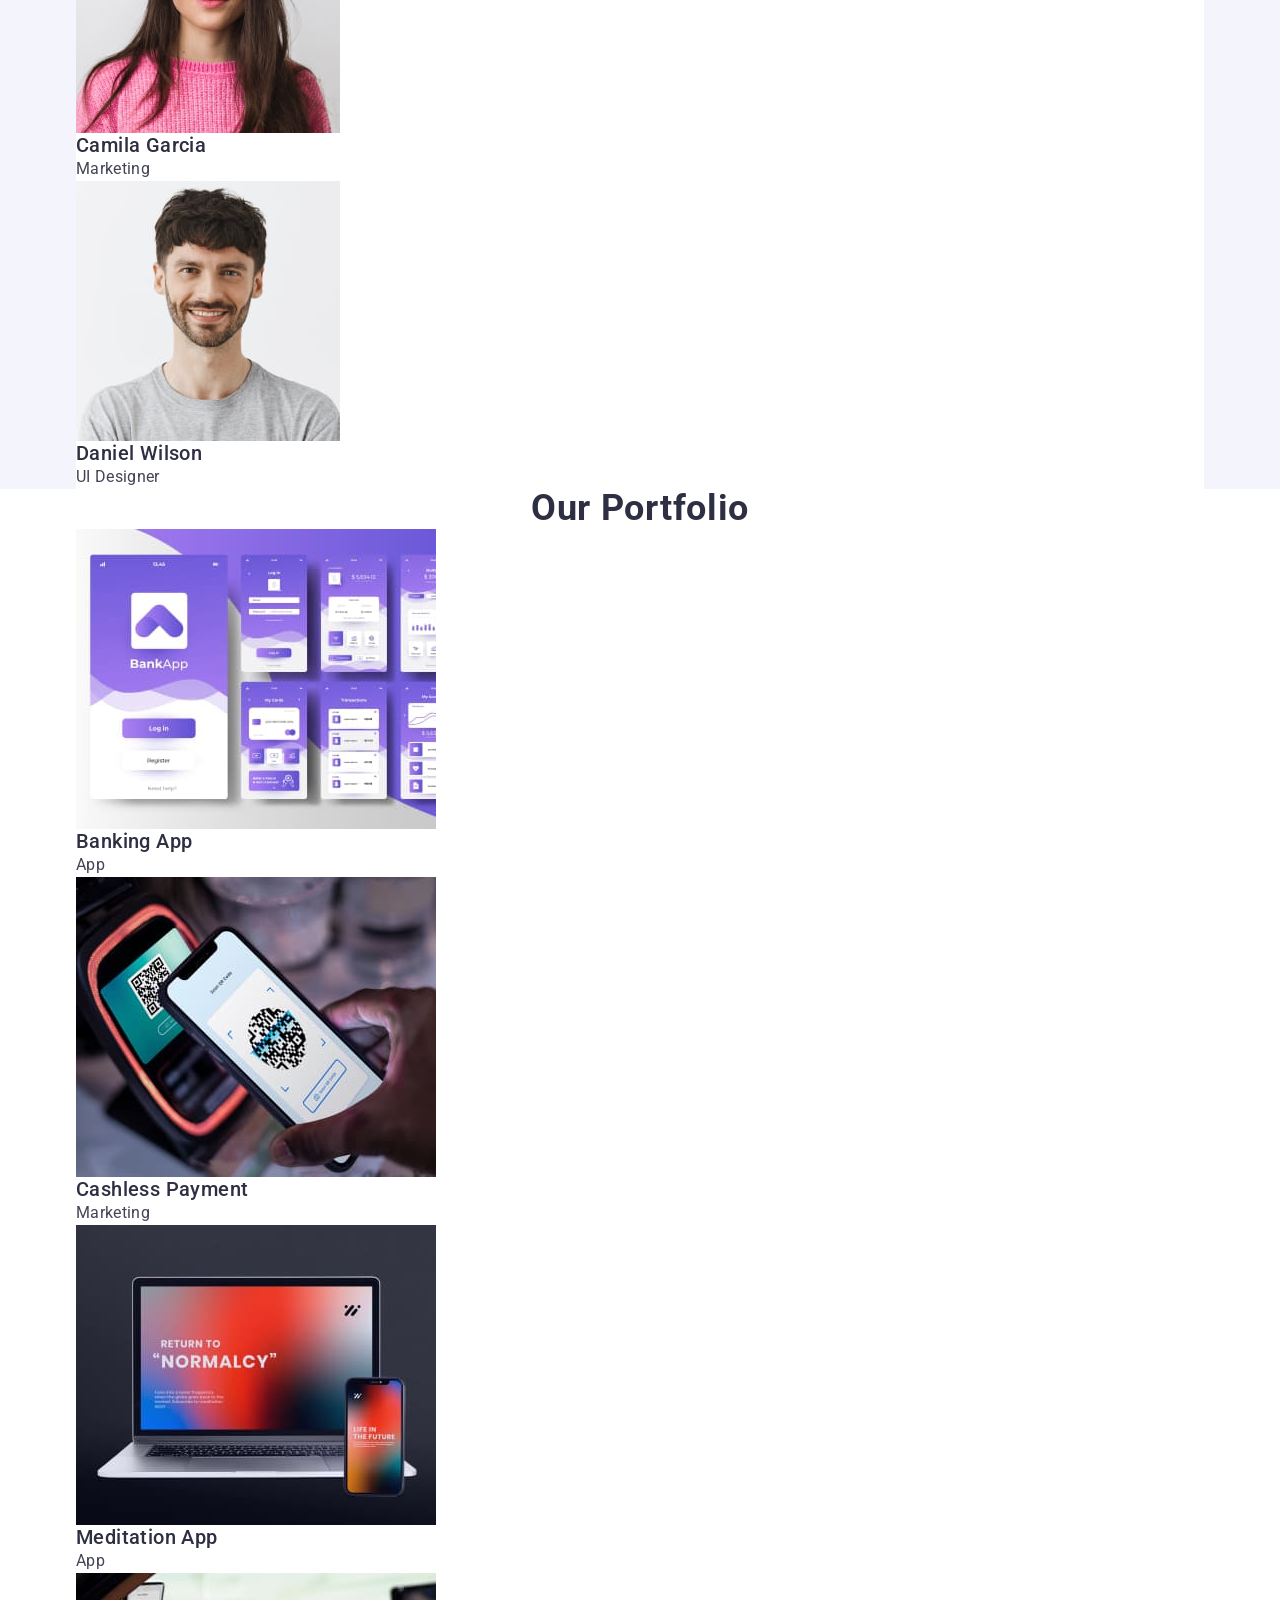
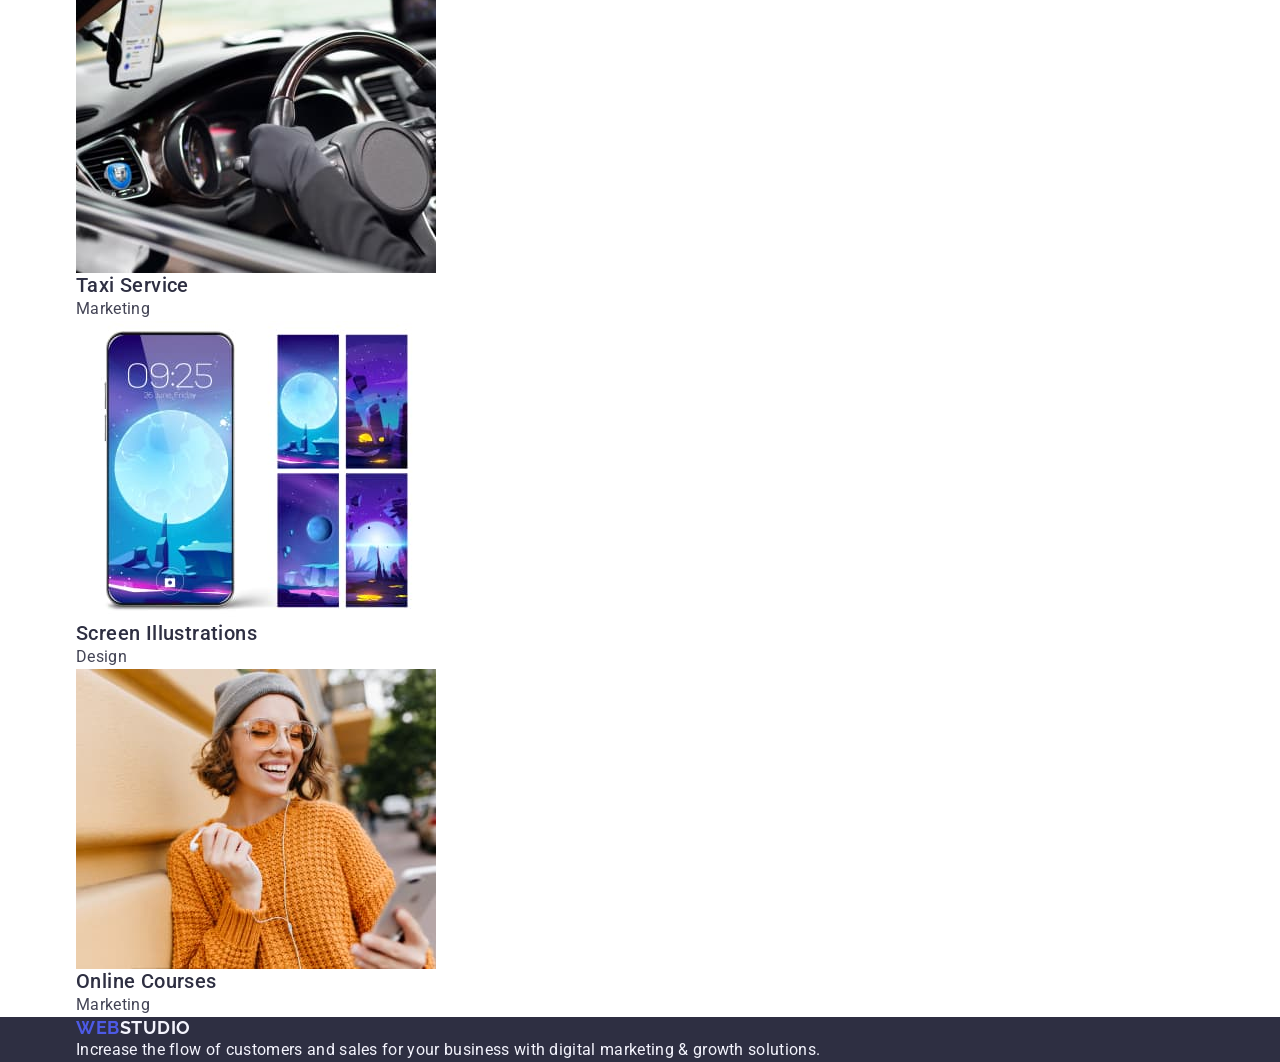
==== commit 728f18b9: "fix header + hero" ====
--- a/index.html
+++ b/index.html
@@ -40,15 +40,12 @@
         </div>
     </header>
     <main>
-
         <section class="hero">
             <div class="container">
                 <h1 class="hero-title">Effective Solutions for Your Business</h1>
                 <button type="button" class="hero-btn">Order Service</button>
             </div>
-
         </section>
-
         <section class="features-section">
             <div class="container">
                 <h2 hidden class="features-section-title">Our features</h2>
@@ -83,7 +80,6 @@
             </div>
 
         </section>
-
         <section class="team-section">
             <div class="container">
                 <h2 class="team-section-title">Our Team</h2>
@@ -116,7 +112,6 @@
             </div>
 
         </section>
-
         <section class="portfolio-section">
             <div class="container">
                 <h2 class="portfolio-section-title">Our portfolio</h2>
@@ -161,13 +156,7 @@
             </div>
 
         </section>
-
-
-
-
-
     </main>
-
     <footer class="footer">
         <div class="container"><a href="/index.html" class="footer-logo">WEB<span
                     class="footer-logo-span">Studio</span></a>
--- a/css/styles.css
+++ b/css/styles.css
@@ -1,3 +1,9 @@
+* {
+    margin: 0;
+    padding: 0;
+    box-sizing: border-box;
+}
+
 body {
     font-family: 'Roboto', sans-serif;
     color: #434455;
@@ -27,6 +33,21 @@
     width: 1158px;
     padding: 0 15px;
     margin: 0 auto;
+}
+
+.header {
+    border-bottom: 1px solid #e7e9fc;
+}
+
+.header .container {
+    display: flex;
+    align-items: center;
+}
+
+.header-navigation {
+    display: flex;
+    align-items: center;
+    margin-right: 332px;
 }
 
 .header-logo {
@@ -37,11 +58,26 @@
     letter-spacing: 0.03em;
     text-transform: uppercase;
     color: #4d5ae5;
+    margin-right: 76px;
 }
 
 .header-logo-span {
     color: #2e2f42;
 }
+
+.navigation-list {
+    display: flex;
+    gap: 40px;
+    padding-top: 24px;
+    padding-bottom: 24px;
+}
+
+/* ОЦЕ АБО ВЕРХНЄ ЧЕКНУТЬ */
+
+/* .navigation-list-item {
+    padding-top: 24px;
+    padding-bottom: 24px;
+} */
 
 .navigation-list-link {
 font-weight: 500;
@@ -60,6 +96,12 @@
     font-style: normal;
 }
 
+.header-contacts-list {
+    display: flex;
+    gap: 40px;
+    align-items: center;
+}
+
 .contacts-item-link {
     font-size: 16px;
     line-height: 1.5;
@@ -74,6 +116,7 @@
 
 .hero {
     background-color: #2E2F42;
+    padding: 188px 0;
 }
 
 .hero-title {
@@ -83,6 +126,7 @@
     letter-spacing: 0.02em;
     text-align: center;
     color: #ffffff;
+    max-width: 496px;
 }
 
 .hero-btn {
@@ -93,6 +137,11 @@
     letter-spacing: 0.04em;
     color: #ffffff;
     cursor: pointer;
+    display: block;
+    min-width: 169px;
+    height: 56px;
+    border: none;
+    border-radius: 4px;
 }
 
 .hero-btn:hover,
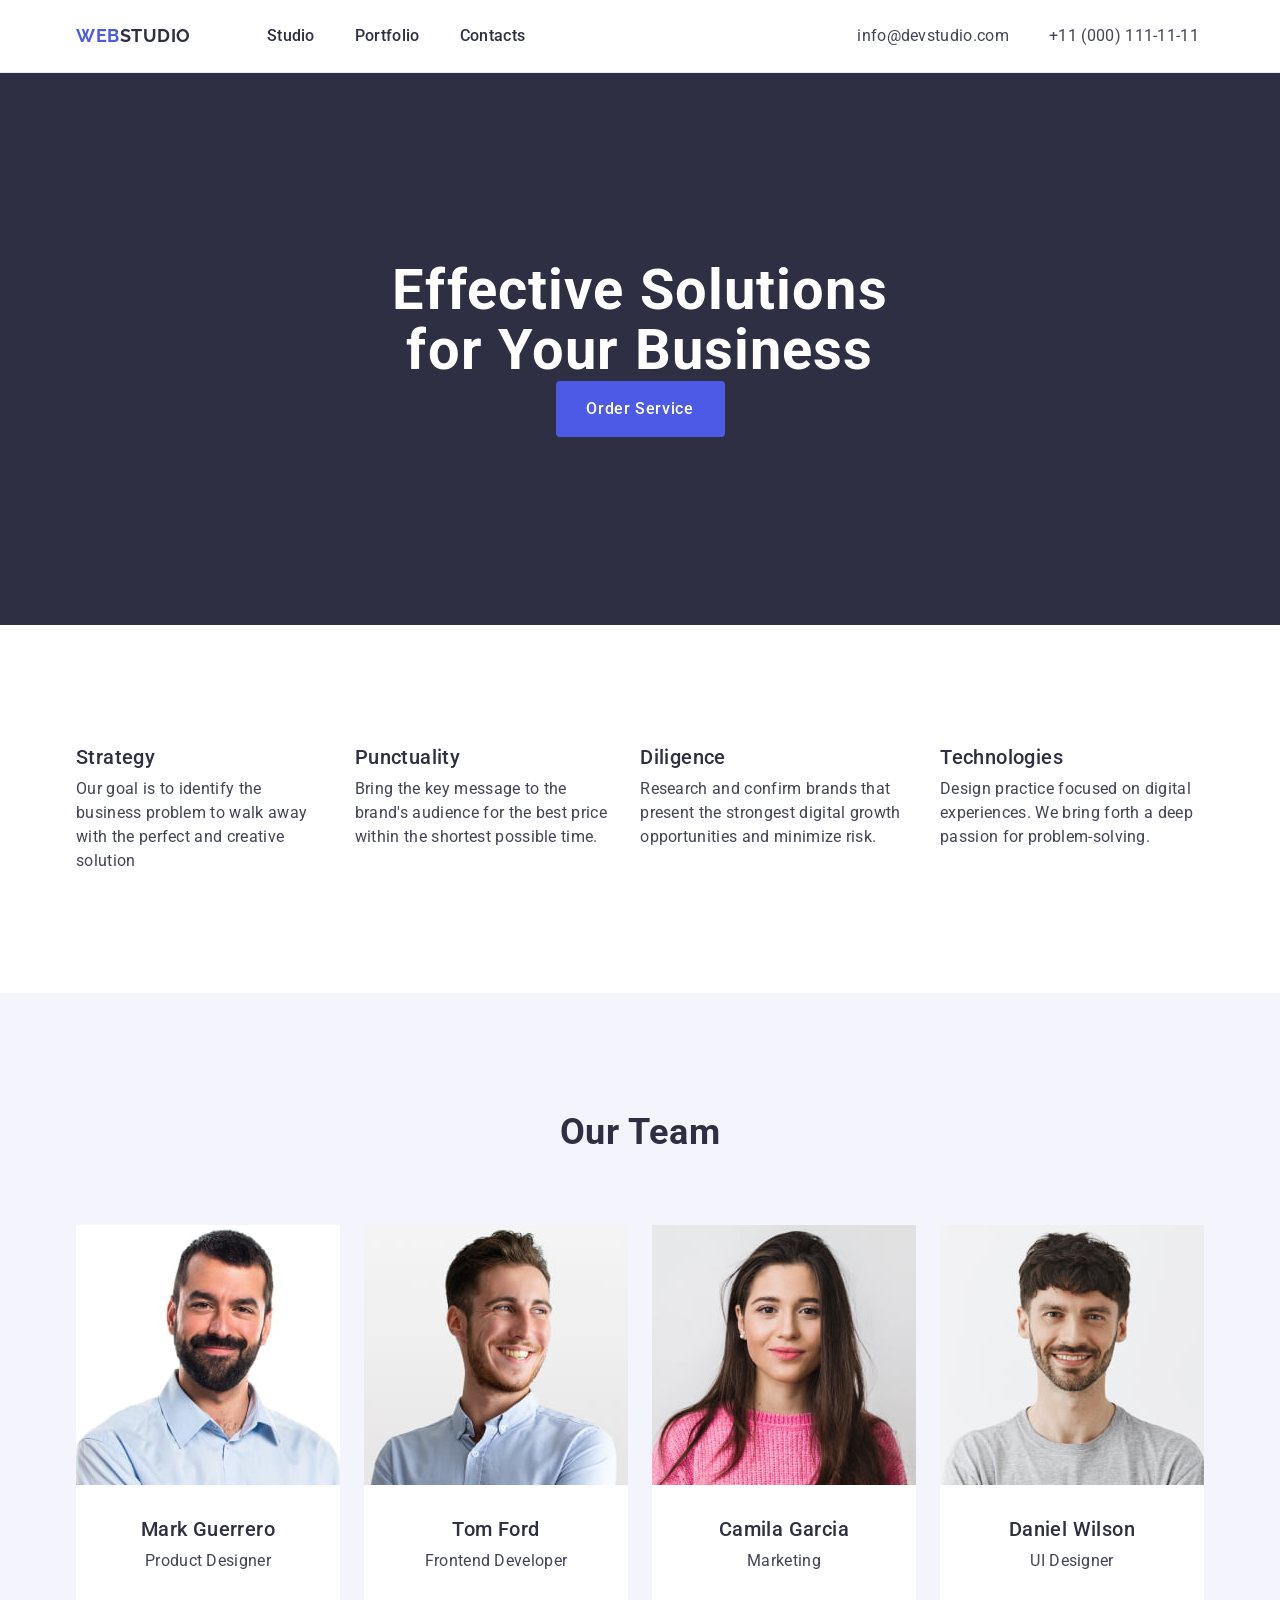
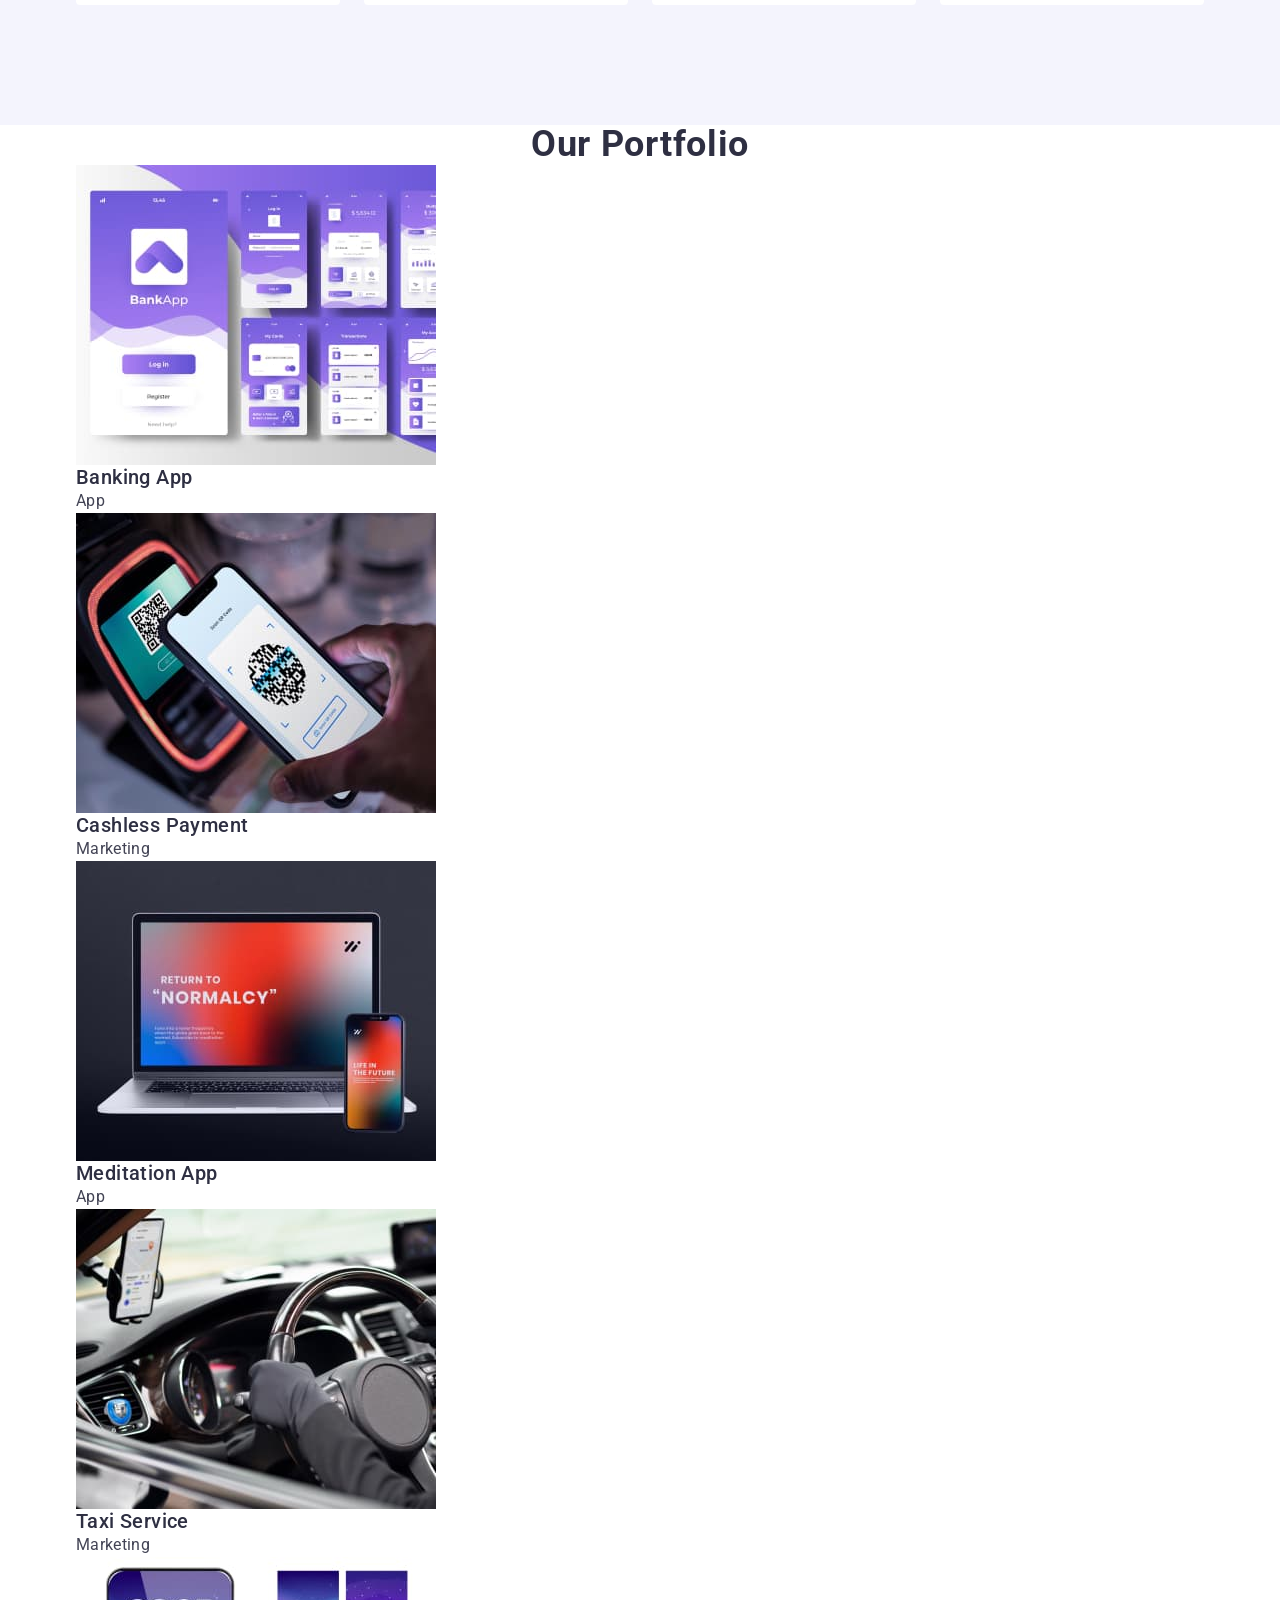
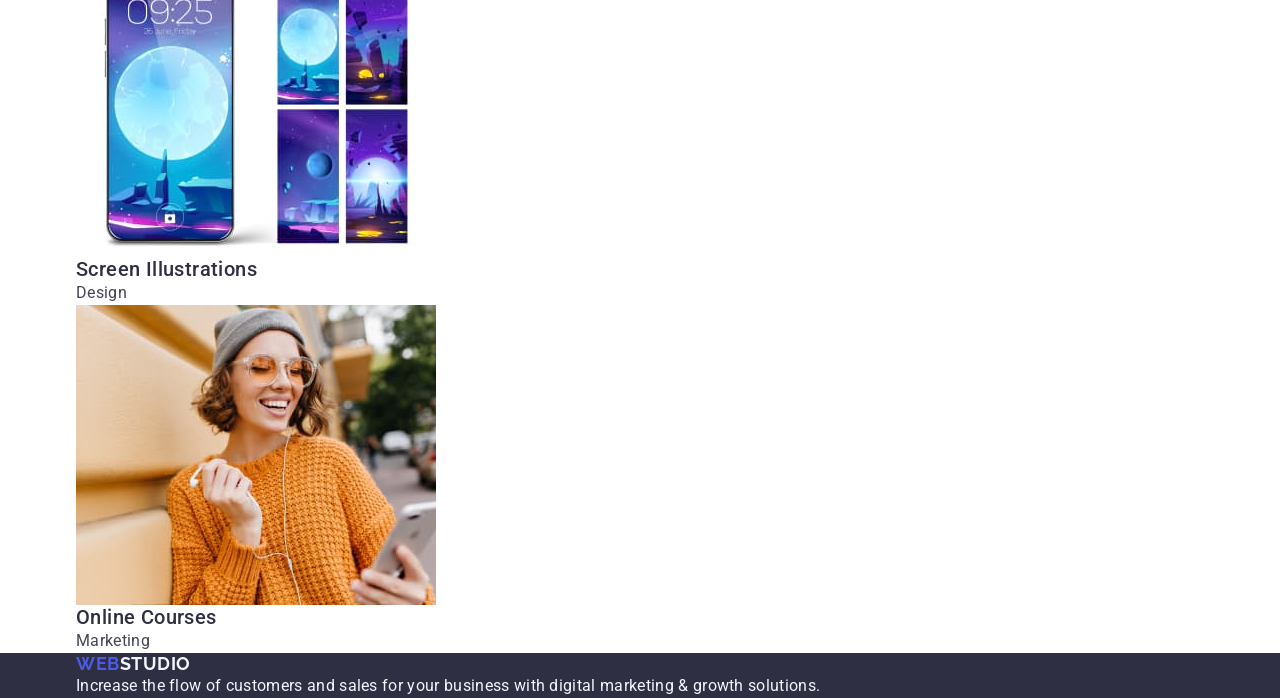
==== commit 0f0af0d7: "section 3-4" ====
--- a/index.html
+++ b/index.html
@@ -48,7 +48,7 @@
         </section>
         <section class="features-section">
             <div class="container">
-                <h2 hidden class="features-section-title">Our features</h2>
+                <h2 class="features-section-title visually-hidden">Our features</h2>
                 <ul class="features-section-list">
                     <li class="features-list-item">
                         <h3 class="features-item-title">Strategy</h3>
@@ -87,26 +87,34 @@
                     <li class="team-list-item">
                         <img src="./images/team-member-Mark.jpg" alt="Our product designer" width="264"
                             class="team-item-img">
-                        <h3 class="team-item-name">Mark Guerrero</h3>
-                        <p class="team-item-text">Product Designer</p>
+                        <div class="team-item-container">
+                            <h3 class="team-item-name">Mark Guerrero</h3>
+                            <p class="team-item-text">Product Designer</p>
+                        </div>
                     </li>
                     <li class="team-list-item">
                         <img src="./images/team-member-Tom.jpg" alt="Our frontend developer" width="264"
                             class="team-item-img">
-                        <h3 class="team-item-name">Tom Ford</h3>
-                        <p class="team-item-text">Frontend Developer</p>
+                        <div class="team-item-container">
+                            <h3 class="team-item-name">Tom Ford</h3>
+                            <p class="team-item-text">Frontend Developer</p>
+                        </div>
                     </li>
                     <li class="team-list-item">
                         <img src="./images/team-member-Camila.jpg" alt="Our marketing specialist" width="264"
                             class="team-item-img">
-                        <h3 class="team-item-name">Camila Garcia</h3>
-                        <p class="team-item-text">Marketing</p>
+                        <div class="team-item-container">
+                            <h3 class="team-item-name">Camila Garcia</h3>
+                            <p class="team-item-text">Marketing</p>
+                        </div>
                     </li>
                     <li class="team-list-item">
                         <img src="./images/team-member-Daniel.jpg" alt="Our UI designer" width="264"
                             class="team-item-img">
-                        <h3 class="team-item-name">Daniel Wilson</h3>
-                        <p class="team-item-text">UI Designer</p>
+                        <div class="team-item-container">
+                            <h3 class="team-item-name">Daniel Wilson</h3>
+                            <p class="team-item-text">UI Designer</p>
+                        </div>
                     </li>
                 </ul>
             </div>
--- a/css/styles.css
+++ b/css/styles.css
@@ -127,6 +127,8 @@
     text-align: center;
     color: #ffffff;
     max-width: 496px;
+    margin-left: auto;
+    margin-right: auto;
 }
 
 .hero-btn {
@@ -142,6 +144,7 @@
     height: 56px;
     border: none;
     border-radius: 4px;
+    margin: 0 auto;
 }
 
 .hero-btn:hover,
@@ -149,6 +152,31 @@
     background-color: #404bbf;
 }
 
+.features-section {
+    padding: 120px 0;
+}
+
+.visually-hidden {
+    position: absolute;
+    width: 1px;
+    height: 1px;
+    margin: -1px;
+    padding: 0;
+    border: 0;
+    overflow: hidden;
+    clip: rect(0, 0, 0, 0);
+    white-space: nowrap;
+}
+
+.features-section-list {
+    display: flex;
+    gap: 24px;
+}
+
+.features-list-item {
+    width: calc(100% - 72px) / 4;
+}
+
 .features-item-title {
     font-weight: 500;
     font-size: 20px;
@@ -156,6 +184,7 @@
     letter-spacing: 0.02em;
     text-transform: capitalize;
     color: #2E2F42;
+    margin-bottom: 8px;
 }
 
 .features-item-text {
@@ -166,6 +195,7 @@
 
 .team-section {
     background-color: #f4f4fd;
+    padding: 120px 0;
 }
 
 .team-section-title {
@@ -176,10 +206,22 @@
     text-align: center;
     text-transform: capitalize;
     color: #2E2F42;
+    margin-bottom: 72px;
+}
+
+.team-section-list {
+    display: flex;
+    gap: 24px;
 }
 
 .team-list-item {
     background-color: #fff;
+    width: calc(100% - 3 * 24px) / 4;
+    border-radius: 0 0 4px 4px;
+}
+
+.team-item-container {
+    padding: 32px 0;
 }
 
 .team-item-name {
@@ -188,13 +230,15 @@
     line-height: 1.2;
     letter-spacing: 0.02em;
     color: #2E2F42;
+    text-align: center;
+    margin-bottom: 8px;
 }
 
 .team-item-text {
-
-    line-height: 1.5;
-    letter-spacing: 0.02em;
-    color: #434455;
+    line-height: 1.5;
+    letter-spacing: 0.02em;
+    color: #434455;
+    text-align: center;
 }
 
 .portfolio-section-title {
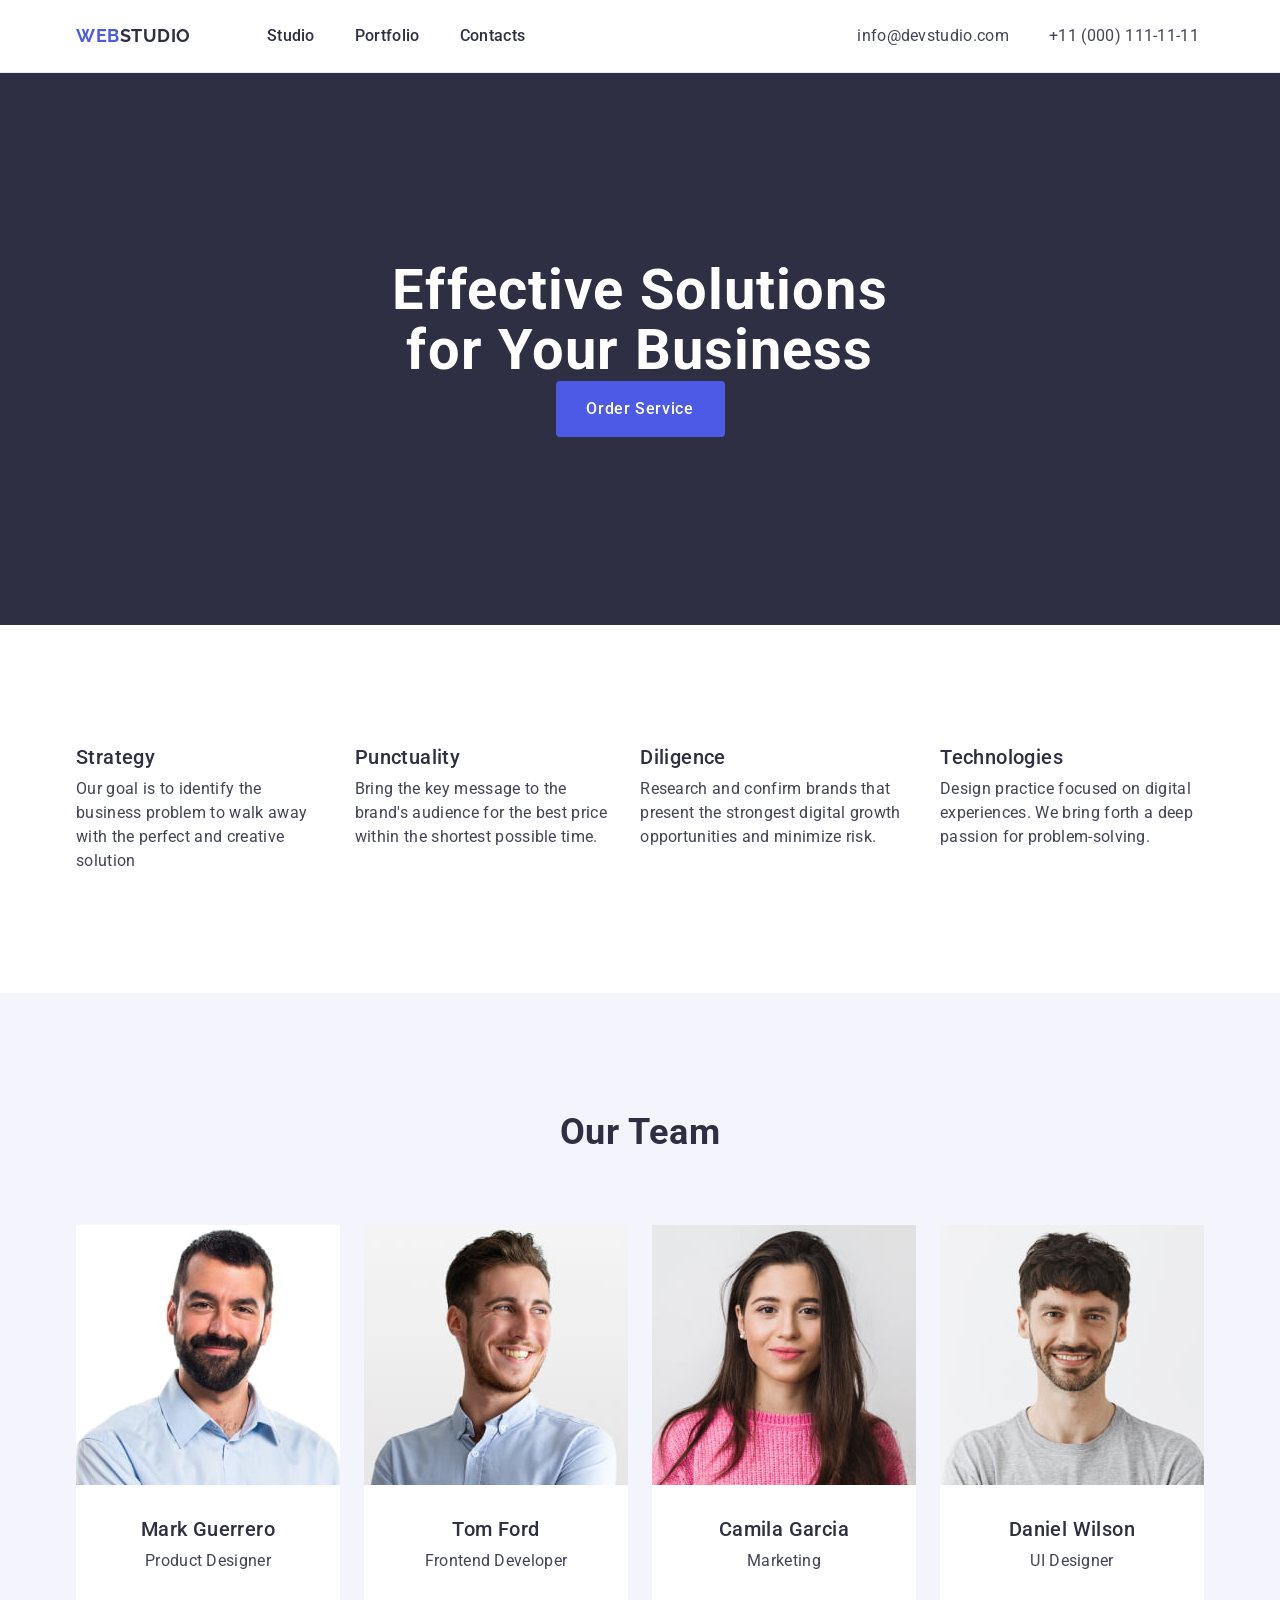
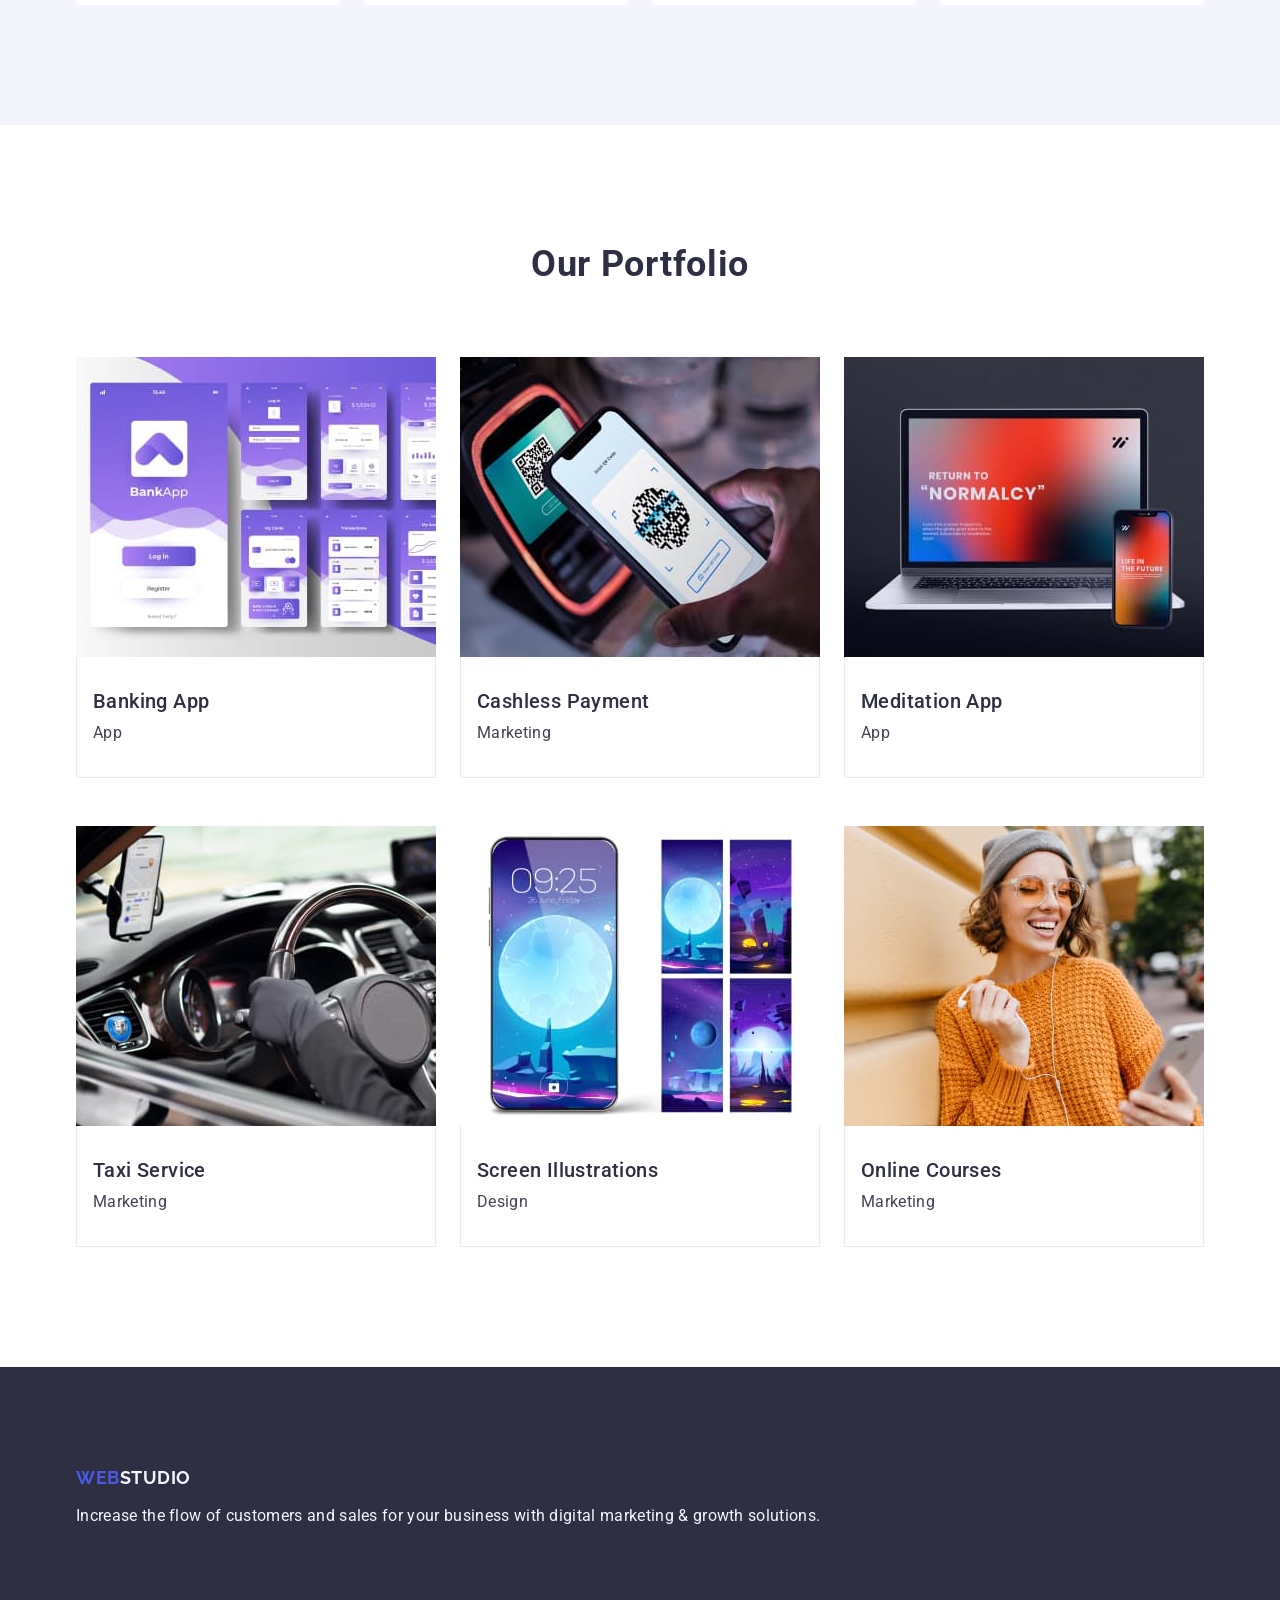
==== commit c9486c38: "full version 1" ====
--- a/index.html
+++ b/index.html
@@ -127,38 +127,56 @@
                     <li class="portfolio-list-item">
                         <img src="./images/banking-app.jpg" alt="Type of banking application" width="360"
                             class="portfolio-item-img">
-                        <h3 class="portfolio-item-title">Banking App</h3>
-                        <p class="portfolio-item-text">App</p>
+                        <div class="portfolio-item-container">
+                            <h3 class="portfolio-item-title">Banking App</h3>
+                            <p class="portfolio-item-text">App</p>
+                        </div>
+
                     </li>
                     <li class="portfolio-list-item">
                         <img src="./images/cashless-payment.jpg" alt="Payment by smartphone" width="360"
                             class="portfolio-item-img">
-                        <h3 class="portfolio-item-title">Cashless Payment</h3>
-                        <p class="portfolio-item-text">Marketing</p>
+                        <div class="portfolio-item-container">
+                            <h3 class="portfolio-item-title">Cashless Payment</h3>
+                            <p class="portfolio-item-text">Marketing</p>
+                        </div>
+
                     </li>
                     <li class="portfolio-list-item">
                         <img src="./images/meditation-app.jpg" alt="Gadgets with an installed application" width="360"
                             class="portfolio-item-img">
-                        <h3 class="portfolio-item-title">Meditation App</h3>
-                        <p class="portfolio-item-text">App</p>
+                        <div class="portfolio-item-container">
+                            <h3 class="portfolio-item-title">Meditation App</h3>
+                            <p class="portfolio-item-text">App</p>
+                        </div>
+
                     </li>
                     <li class="portfolio-list-item">
                         <img src="./images/taxi-service.jpg" alt="The taxi driver uses the work application" width="360"
                             class="portfolio-item-img">
-                        <h3 class="portfolio-item-title">Taxi Service</h3>
-                        <p class="portfolio-item-text">Marketing</p>
+                        <div class="portfolio-item-container">
+                            <h3 class="portfolio-item-title">Taxi Service</h3>
+                            <p class="portfolio-item-text">Marketing</p>
+                        </div>
+
                     </li>
                     <li class="portfolio-list-item">
                         <img src="./images/screen-illustrations.jpg" alt="Sample design" width="360"
                             class="portfolio-item-img">
-                        <h3 class="portfolio-item-title">Screen Illustrations</h3>
-                        <p class="portfolio-item-text">Design</p>
+                        <div class="portfolio-item-container">
+                            <h3 class="portfolio-item-title">Screen Illustrations</h3>
+                            <p class="portfolio-item-text">Design</p>
+                        </div>
+
                     </li>
                     <li class="portfolio-list-item">
                         <img src="./images/online-courses.jpg" alt="The girl studies online courses" width="360"
                             class="portfolio-item-img">
-                        <h3 class="portfolio-item-title">Online Courses</h3>
-                        <p class="portfolio-item-text">Marketing</p>
+                        <div class="portfolio-item-container">
+                            <h3 class="portfolio-item-title">Online Courses</h3>
+                            <p class="portfolio-item-text">Marketing</p>
+                        </div>
+
                     </li>
                 </ul>
             </div>
@@ -166,8 +184,8 @@
         </section>
     </main>
     <footer class="footer">
-        <div class="container"><a href="/index.html" class="footer-logo">WEB<span
-                    class="footer-logo-span">Studio</span></a>
+        <div class="container">
+            <a href="/index.html" class="footer-logo">WEB<span class="footer-logo-span">Studio</span></a>
             <p class="footer-text">Increase the flow of customers and sales for your business with digital marketing &
                 growth solutions.</p>
         </div>
--- a/css/styles.css
+++ b/css/styles.css
@@ -161,11 +161,12 @@
     width: 1px;
     height: 1px;
     margin: -1px;
+    border: 0;
     padding: 0;
-    border: 0;
+    white-space: nowrap;
+    clip-path: inset(100%);
+    clip: rect(0 0 0 0);
     overflow: hidden;
-    clip: rect(0, 0, 0, 0);
-    white-space: nowrap;
 }
 
 .features-section-list {
@@ -174,7 +175,7 @@
 }
 
 .features-list-item {
-    width: calc(100% - 72px) / 4;
+    width: calc(100% - 3 * 24px) / 4;
 }
 
 .features-item-title {
@@ -241,6 +242,10 @@
     text-align: center;
 }
 
+.portfolio-section {
+    padding: 120px 0 120px 0;
+}
+
 .portfolio-section-title {
     font-weight: 700;
     font-size: 36px;
@@ -249,10 +254,25 @@
     text-align: center;
     text-transform: capitalize;
     color: #2E2F42;
+    margin-bottom: 72px;
+}
+
+.portfolio-section-list {
+    display: flex;
+    flex-wrap: wrap;
+    column-gap: 24px;
+    row-gap: 48px;
 }
 
 .portfolio-list-item {
     background-color: #fff;
+    width: calc(100% - 2 * 24px) / 3;
+}
+
+.portfolio-item-container {
+    padding: 32px 16px;
+    border: 1px solid #e7e9fc;
+    border-top: none;
 }
 
 .portfolio-item-title {
@@ -261,7 +281,7 @@
     line-height: 1.2;
     letter-spacing: 0.02em;
     color: #2E2F42;
-
+    margin-bottom: 8px;
 }
 
 .portfolio-item-text {
@@ -274,6 +294,7 @@
 
 .footer {
     background-color: #2e2f42;
+    padding: 100px 0;
 }
 
 .footer-logo {
@@ -284,6 +305,8 @@
     letter-spacing: 0.03em;
     text-transform: uppercase;
     color: #4d5ae5;
+    display: inline-block;
+    margin-bottom: 16px;
 }
 
 .footer-logo-span {
